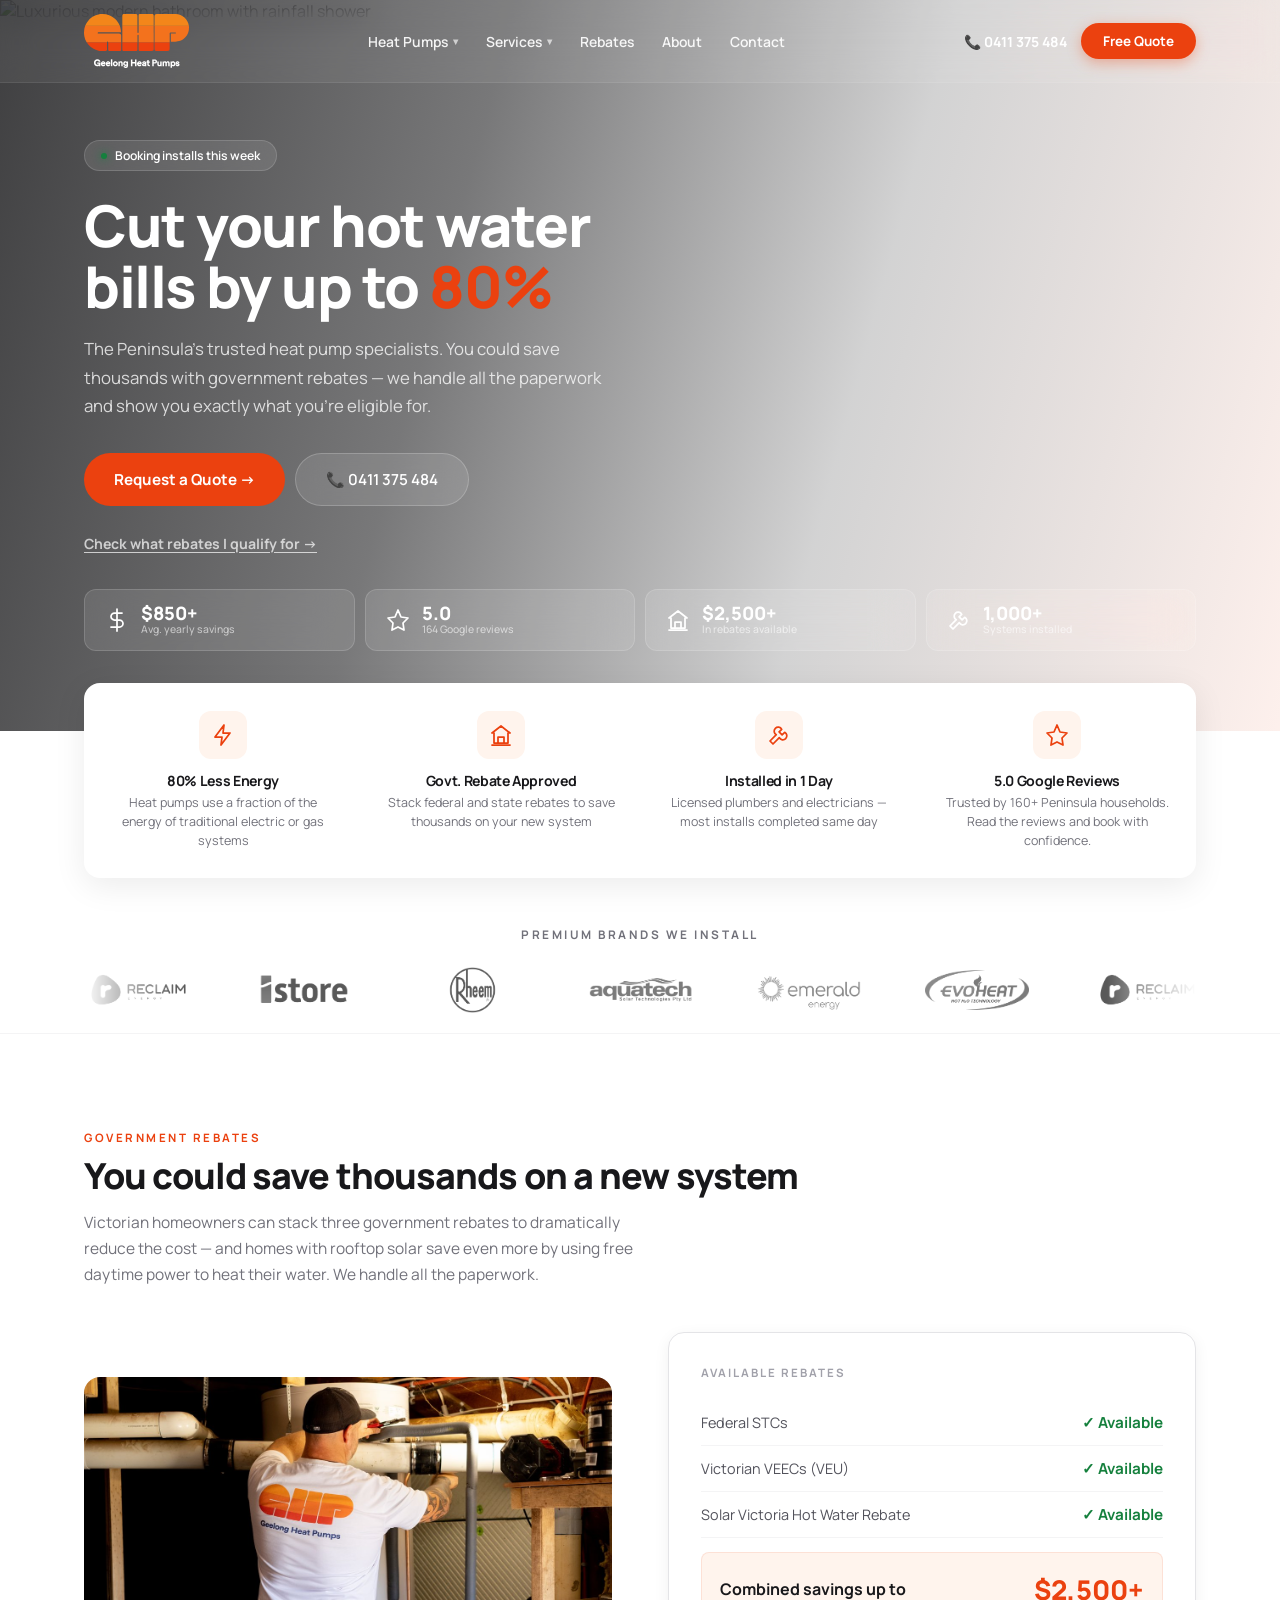
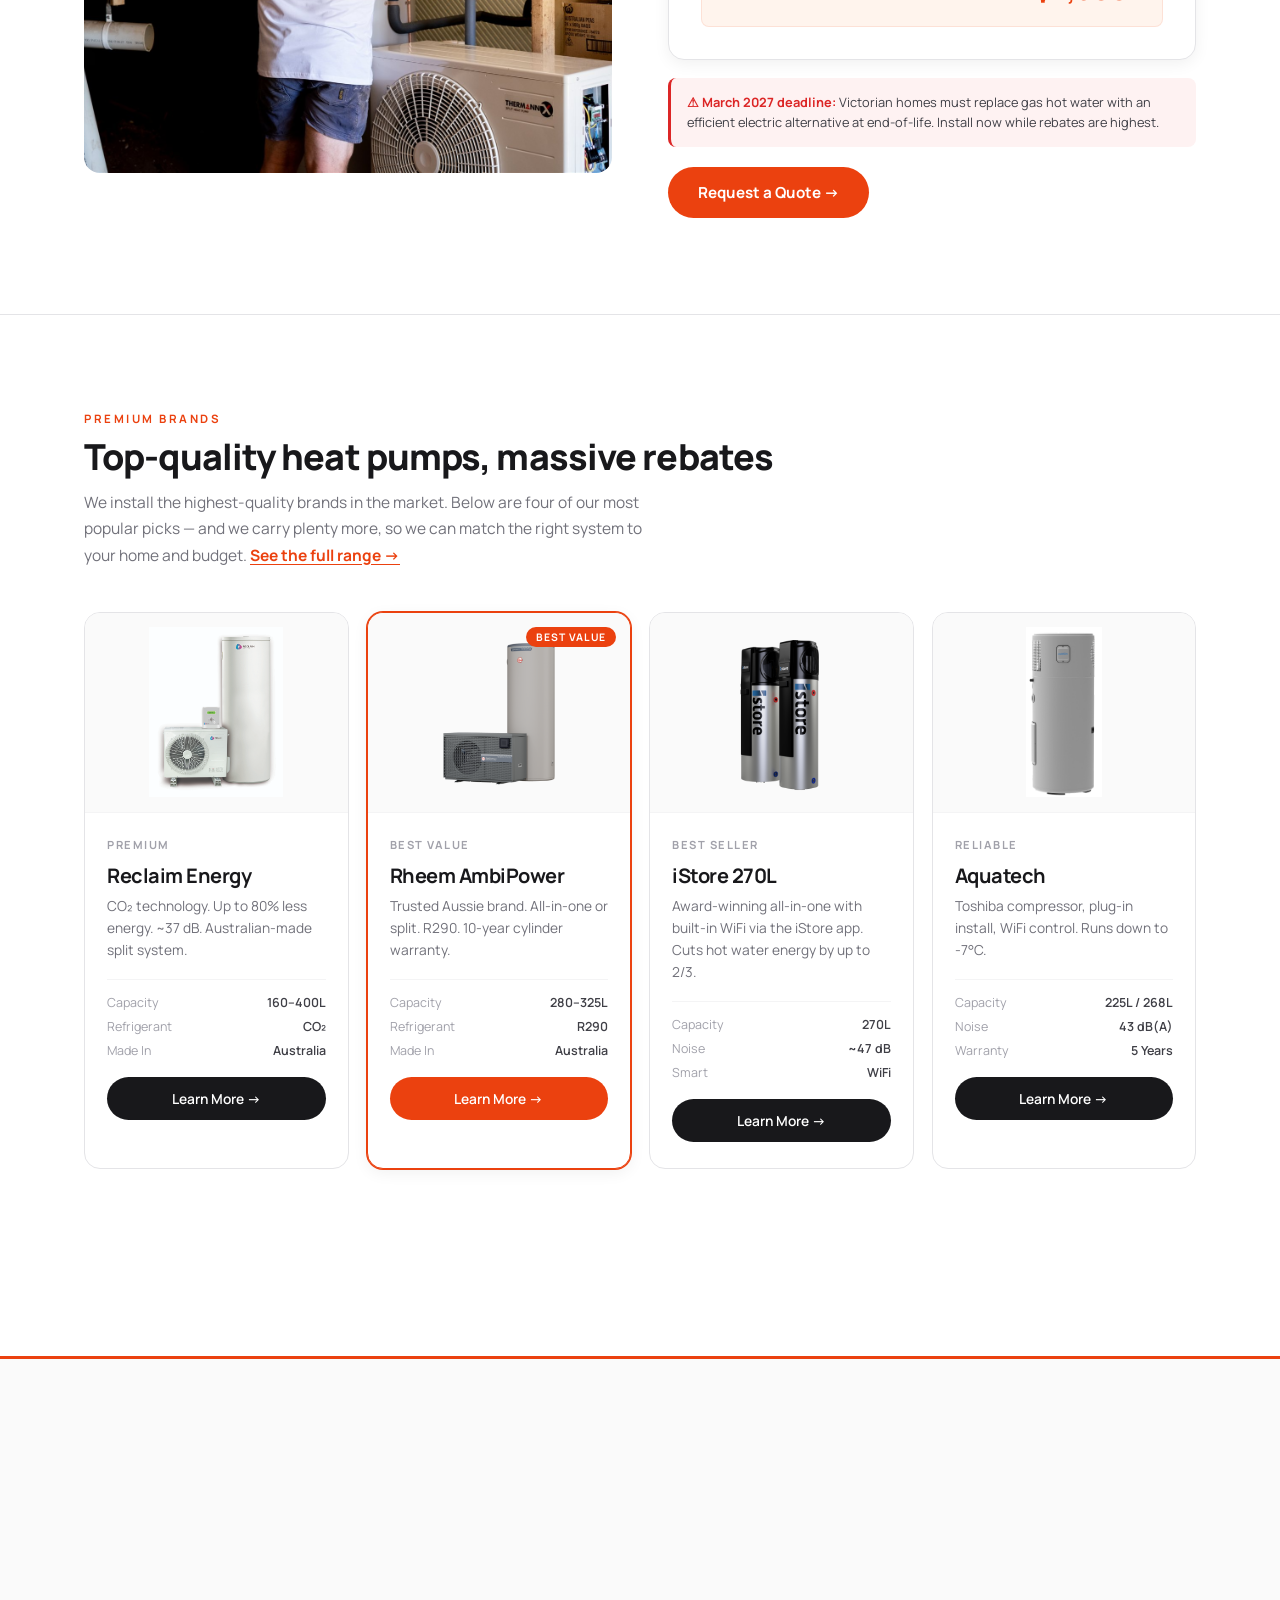
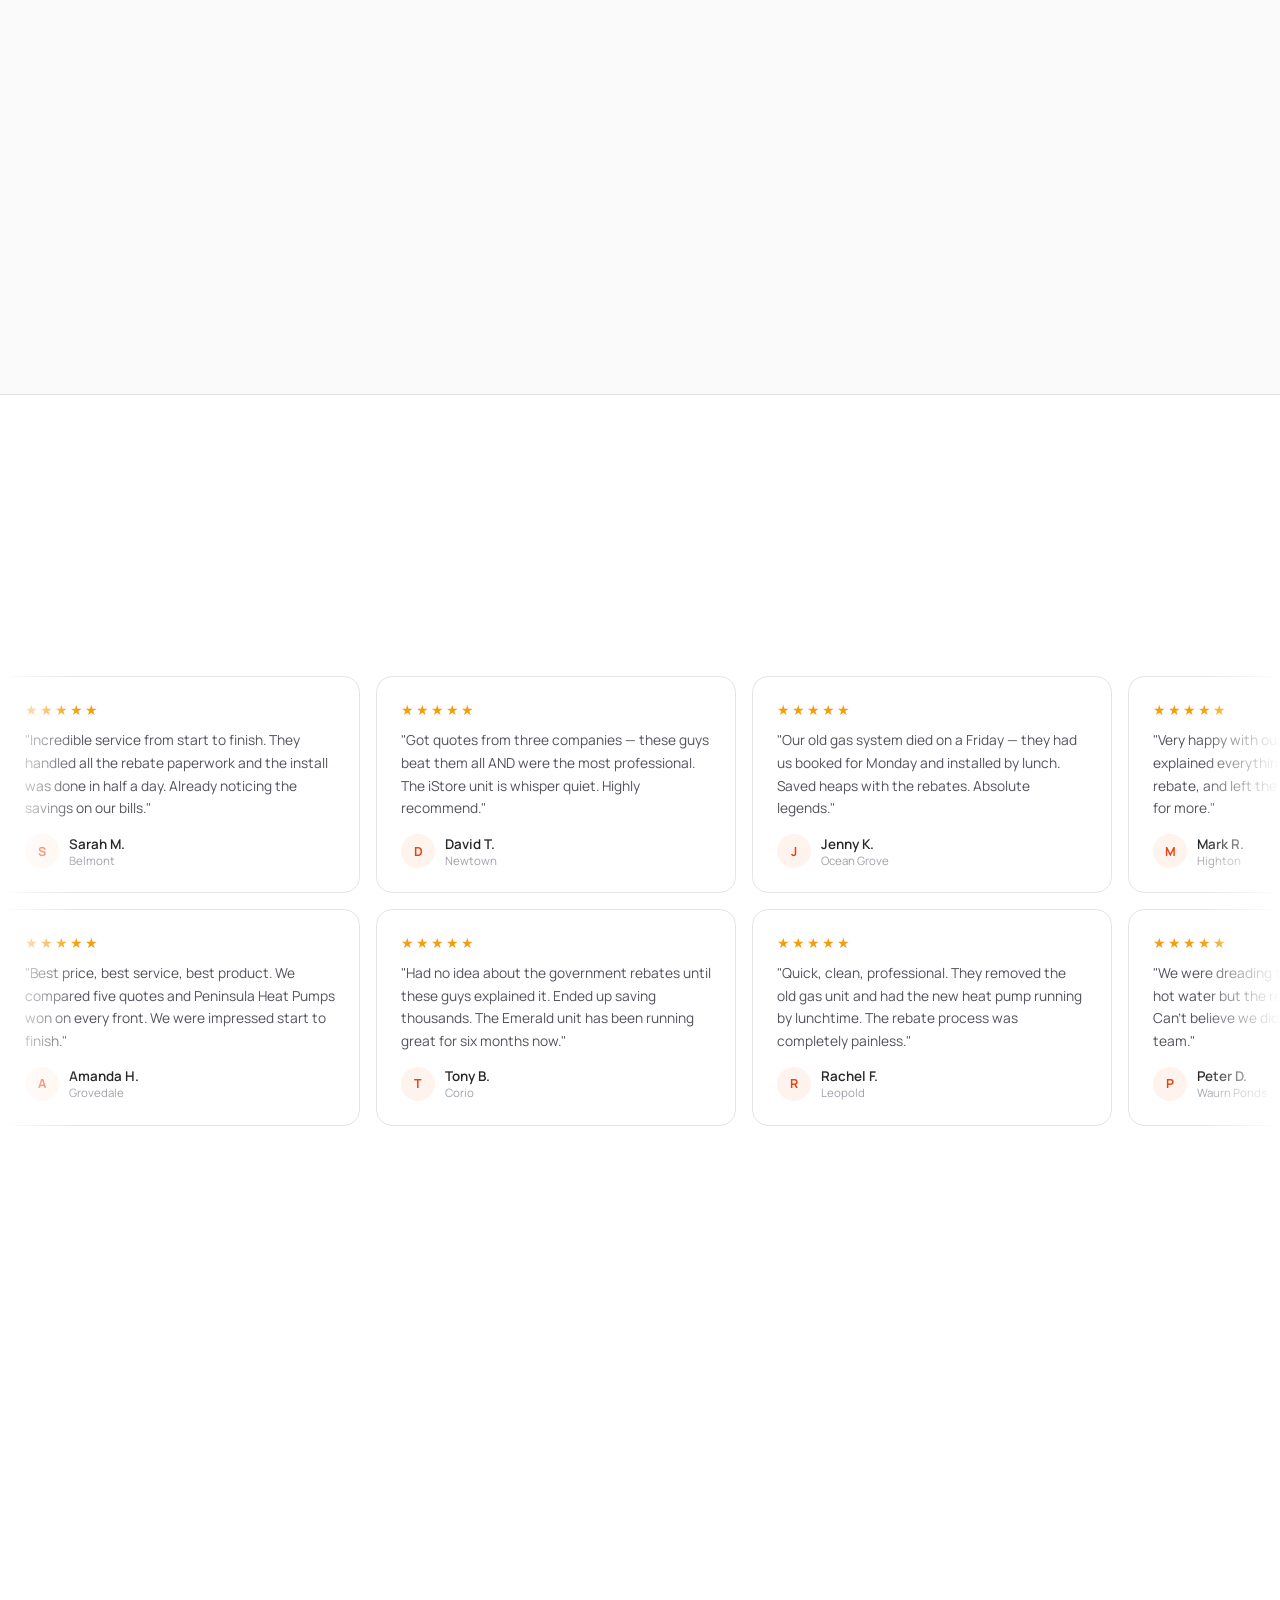
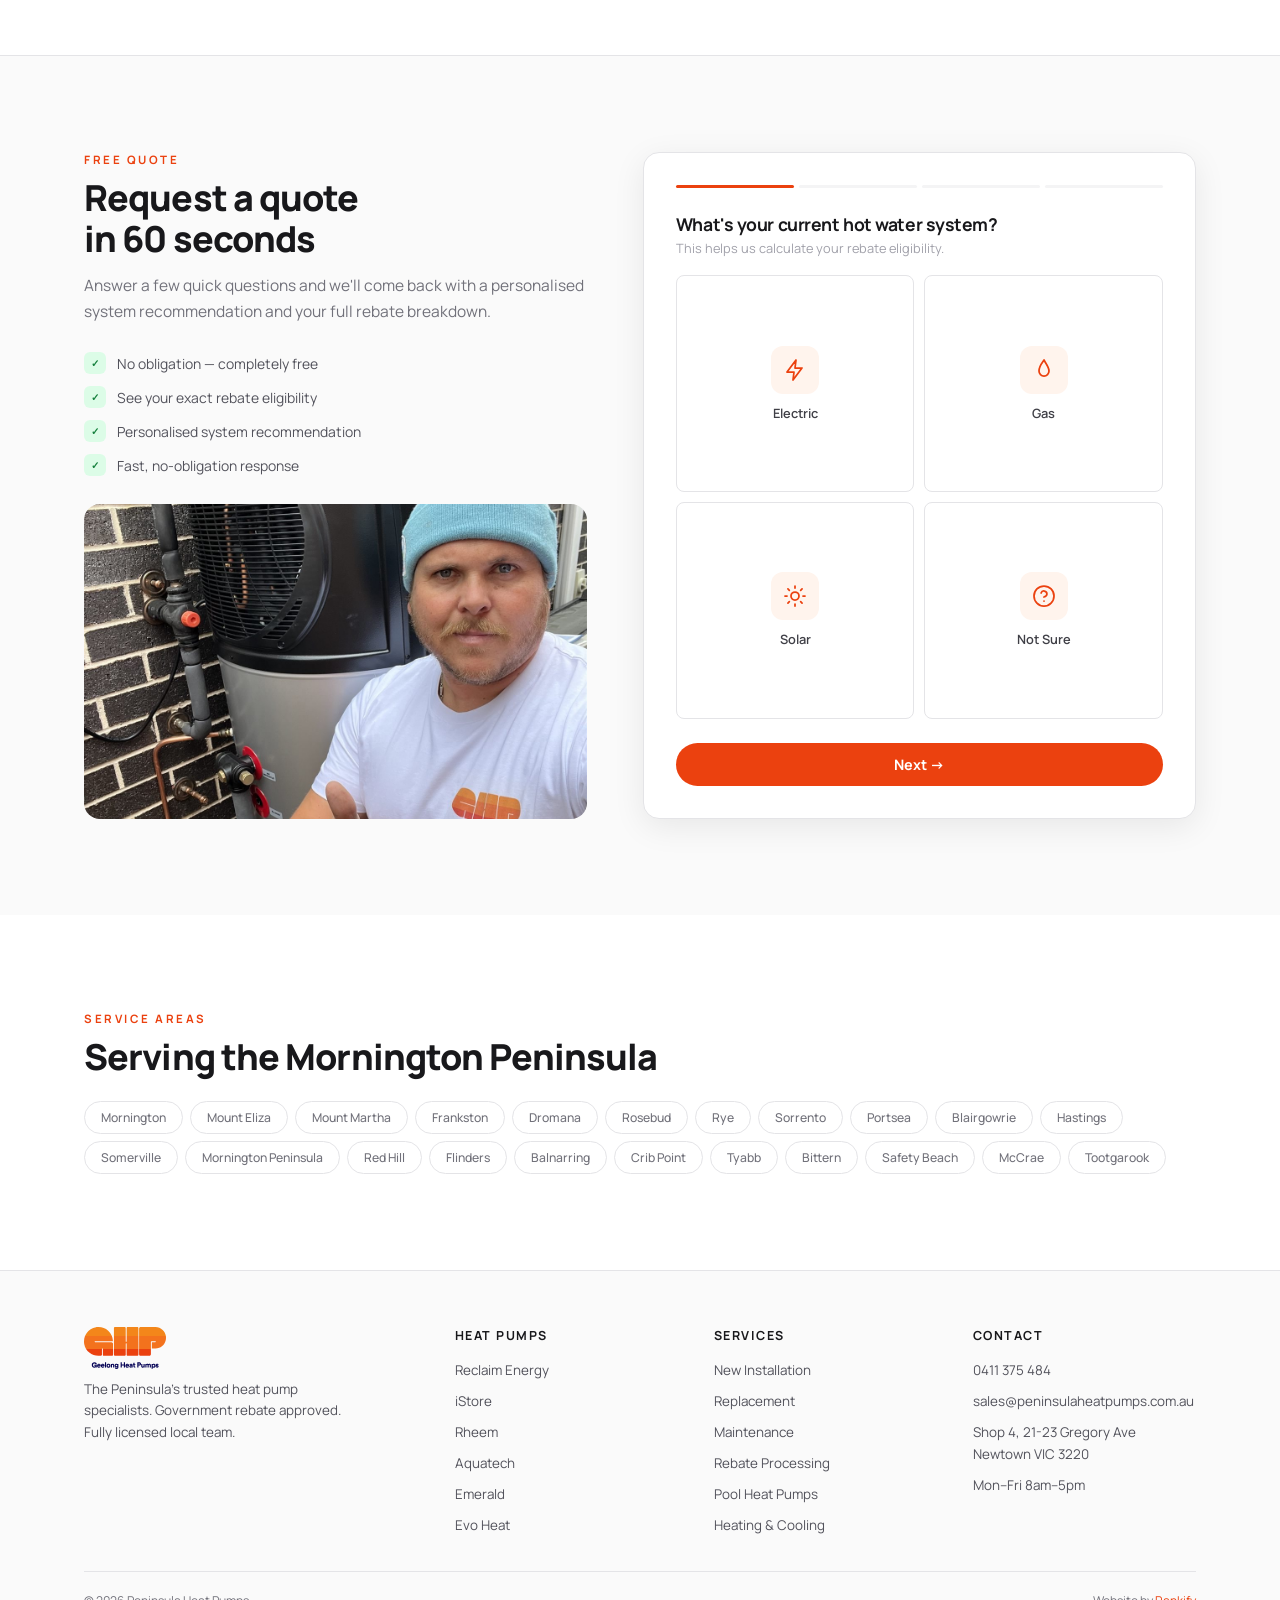
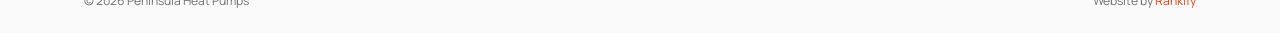
==== index.html @ 2cb2c3ac "Initial commit: Peninsula Heat Pumps site (mirror of Geelong Heat Pumps) - Cloned from rankify-ops/g" ====
<!DOCTYPE html>
<html lang="en">
<head>
<meta charset="UTF-8">
<meta name="viewport" content="width=device-width, initial-scale=1.0">
<title>Peninsula Heat&nbsp;Pumps | Save Up To 80% On Hot&nbsp;Water Bills</title>
<meta name="description" content="The Peninsula's trusted heat&nbsp;pump specialists. Government rebates save you up to $2,500. Price beat guarantee. Free quotes.">
<link rel="icon" type="image/png" href="images/favicon.png">
<link rel="preconnect" href="https://fonts.googleapis.com">
<link href="https://fonts.googleapis.com/css2?family=Manrope:wght@400;500;600;700;800&display=swap" rel="stylesheet">
<link rel="stylesheet" href="assets/site.css">
</head>
<body>

<nav class="nav" id="nav">
  <div class="nav-in">
    <a href="index.html" class="logo"><img src="images/logo-white-text.svg" alt="Peninsula Heat&nbsp;Pumps" class="logo-light"><img src="images/logo-original.svg" alt="Peninsula Heat&nbsp;Pumps" class="logo-dark"></a>
    <ul class="nav-l">
      <li class="has-dd"><a href="heat-pumps.html">Heat&nbsp;Pumps <span class="chev">&#9662;</span></a>
        <div class="dropdown">
          <a href="heat-pumps.html" class="dd-feat">Compare Heat&nbsp;Pumps</a>
          <div class="dd-sep"></div>
          <a href="reclaim.html">Reclaim Energy</a>
          <a href="istore.html">iStore</a>
          <a href="rheem.html">Rheem</a>
          <a href="aquatech.html">Aquatech</a>
          <a href="emeralds.html">Emerald</a>
          <a href="evoheat.html">Evo Heat</a>
        </div>
      </li>
      <li class="has-dd"><a href="services.html">Services <span class="chev">&#9662;</span></a>
        <div class="dropdown">
          <a href="services.html" class="dd-feat">All Services</a>
          <div class="dd-sep"></div>
          <a href="services.html#install">Heat&nbsp;Pump Installation</a>
          <a href="services.html#replace">System Replacement</a>
          <a href="services.html#maintain">Maintenance &amp; Repairs</a>
          <a href="pool-heat-pumps.html">Pool Heat&nbsp;Pumps</a>
          <a href="heating-cooling.html">Heating &amp; Cooling</a>
        </div>
      </li>
      <li><a href="rebates.html">Rebates</a></li>
      <li><a href="about.html">About</a></li>
      <li><a href="contact-us.html">Contact</a></li>
    </ul>
    <div class="nav-r">
      <a href="tel:0411375484" class="nav-ph">📞 0411 375 484</a>
      <a href="#quote-form" class="nav-cta">Free Quote</a>
    </div>
    <button class="mob-tog" aria-label="Menu"><span></span><span></span><span></span></button>
  </div>
</nav>

<aside class="mdrawer" id="mdrawer"><button class="mdrawer-close" type="button" aria-label="Close menu">&times;</button>
  <ul class="mdrawer-list">
    <li><a href="index.html">Home</a></li>
    <li class="mdd">
      <button class="mdd-tog" type="button">Heat&nbsp;Pumps <span class="mdd-chev">&#9662;</span></button>
      <ul class="mdd-sub">
        <li><a href="heat-pumps.html" class="dd-feat-mob">Compare Heat&nbsp;Pumps</a></li>
        <li><a href="reclaim.html">Reclaim Energy</a></li>
        <li><a href="istore.html">iStore</a></li>
        <li><a href="rheem.html">Rheem</a></li>
        <li><a href="aquatech.html">Aquatech</a></li>
        <li><a href="emeralds.html">Emerald</a></li>
        <li><a href="evoheat.html">Evo Heat</a></li>
      </ul>
    </li>
    <li class="mdd">
      <button class="mdd-tog" type="button">Services <span class="mdd-chev">&#9662;</span></button>
      <ul class="mdd-sub">
        <li><a href="services.html" class="dd-feat-mob">All Services</a></li>
        <li><a href="services.html#install">Heat&nbsp;Pump Installation</a></li>
        <li><a href="services.html#replace">System Replacement</a></li>
        <li><a href="services.html#maintain">Maintenance &amp; Repairs</a></li>
        <li><a href="pool-heat-pumps.html">Pool Heat&nbsp;Pumps</a></li>
        <li><a href="heating-cooling.html">Heating &amp; Cooling</a></li>
      </ul>
    </li>
    <li><a href="rebates.html">Rebates</a></li>
    <li><a href="about.html">About</a></li>
    <li><a href="contact-us.html">Contact</a></li>
  </ul>
  <div class="mdrawer-cta">
    <a href="tel:0411375484" class="mc-call">&#128222; 0411 375 484</a>
    <a href="#quote-form" class="mc-quote">Get a Free Quote &rarr;</a>
  </div>
</aside>

<section class="hero">
  <div class="hero-bg"><img src="images/hero-shower.jpg" alt="Luxurious modern bathroom with rainfall shower"></div>
  
  <div class="hero-inner">
    <div class="ctr">
      <div class="hero-content">
        <div class="hero-tag"><span class="dot"></span>Booking installs this week</div>
        <h1>Cut your hot&nbsp;water<br>bills by up to <span class="em">80%</span></h1>
        <p class="hero-sub">The Peninsula's trusted heat&nbsp;pump specialists. You could save thousands with government rebates — we handle all the paperwork and show you exactly what you're eligible for.</p>
        <div class="hero-btns">
          <a href="#quote-form" class="btn-p">Request a Quote →</a>
          <a href="tel:0411375484" class="btn-glass">📞 0411 375 484</a>
        </div>
        <p class="hero-ph"><a href="rebates.html" style="color:rgba(255,255,255,.7);text-decoration:underline;text-underline-offset:3px">Check what rebates I qualify for →</a></p>
      </div>
      <div class="hero-cards">
        <div class="hero-glass"><div class="hg-icon"><svg viewBox="0 0 24 24" aria-hidden="true"><path d="M12 1v22M17 5H9.5a3.5 3.5 0 0 0 0 7h5a3.5 3.5 0 0 1 0 7H6"/></svg></div><div><div class="hg-val">$850+</div><div class="hg-label">Avg. yearly savings</div></div></div>
        <div class="hero-glass"><div class="hg-icon"><svg viewBox="0 0 24 24" aria-hidden="true"><path d="M12 2 15 9l7 1-5 5 1 7-6-3-6 3 1-7-5-5 7-1 3-7Z"/></svg></div><div><div class="hg-val">5.0</div><div class="hg-label">164 Google reviews</div></div></div>
        <div class="hero-glass"><div class="hg-icon"><svg viewBox="0 0 24 24" aria-hidden="true"><path d="M3 10 12 3l9 7M5 10v10h14V10M9 20v-6h6v6M3 22h18"/></svg></div><div><div class="hg-val">$2,500+</div><div class="hg-label">In rebates available</div></div></div>
        <div class="hero-glass"><div class="hg-icon"><svg viewBox="0 0 24 24" aria-hidden="true"><path d="M14.7 6.3a4 4 0 1 0-5.4 5.4L3 18l3 3 6.3-6.3a4 4 0 1 0 5.4-5.4l-2.6 2.6-3-3 2.6-2.6Z"/></svg></div><div><div class="hg-val">1,000+</div><div class="hg-label">Systems installed</div></div></div>
      </div>
    </div>
  </div>
</section>

<section class="benefits">
  <div class="ctr">
    <div class="benefits-grid">
      <div class="ben-item"><div class="ben-ico"><svg viewBox="0 0 24 24" aria-hidden="true"><path d="M13 2 4 14h7l-1 8 9-12h-7l1-8Z"/></svg></div><h4>80% Less Energy</h4><p>Heat pumps use a fraction of the energy of traditional electric or gas systems</p></div>
      <div class="ben-item"><div class="ben-ico"><svg viewBox="0 0 24 24" aria-hidden="true"><path d="M3 10 12 3l9 7M5 10v10h14V10M9 20v-6h6v6M3 22h18"/></svg></div><h4>Govt. Rebate Approved</h4><p>Stack federal and state rebates to save thousands on your new system</p></div>
      <div class="ben-item"><div class="ben-ico"><svg viewBox="0 0 24 24" aria-hidden="true"><path d="M14.7 6.3a4 4 0 1 0-5.4 5.4L3 18l3 3 6.3-6.3a4 4 0 1 0 5.4-5.4l-2.6 2.6-3-3 2.6-2.6Z"/></svg></div><h4>Installed in 1 Day</h4><p>Licensed plumbers and electricians — most installs completed same day</p></div>
      <div class="ben-item"><div class="ben-ico"><svg viewBox="0 0 24 24" aria-hidden="true"><path d="M12 2 15 9l7 1-5 5 1 7-6-3-6 3 1-7-5-5 7-1 3-7Z"/></svg></div><h4>5.0 Google Reviews</h4><p>Trusted by 160+ Peninsula households. Read the reviews and book with confidence.</p></div>
    </div>
  </div>
</section>

<section class="brands">
  <div class="ctr">
    <div class="brands-label">Premium brands we install</div>
    <div class="brands-marquee">
      <div class="brands-track">
        <img src="images/brands/reclaim.png" alt="Reclaim Energy">
        <img src="images/brands/istore.png" alt="iStore">
        <img src="images/brands/rheem.png" alt="Rheem">
        <img src="images/brands/aquatech.png" alt="Aquatech">
        <img src="images/brands/emerald.png" alt="Emerald">
        <img src="images/brands/evoheat.png" alt="Evo Heat">
        <img src="images/brands/reclaim.png" alt="" aria-hidden="true">
        <img src="images/brands/istore.png" alt="" aria-hidden="true">
        <img src="images/brands/rheem.png" alt="" aria-hidden="true">
        <img src="images/brands/aquatech.png" alt="" aria-hidden="true">
        <img src="images/brands/emerald.png" alt="" aria-hidden="true">
        <img src="images/brands/evoheat.png" alt="" aria-hidden="true">
      </div>
    </div>
  </div>
</section>

<section class="sec reb-sec" id="rebates">
  <div class="ctr">
    <div class="sec-tag fade">Government Rebates</div>
    <h2 class="sec-t fade">You could save thousands on a new system</h2>
    <p class="sec-sub fade">Victorian homeowners can stack three government rebates to dramatically reduce the cost — and homes with rooftop solar save even more by using free daytime power to heat their water. We handle all the paperwork.</p>
    <div class="reb-g">
      <div class="reb-img fade"><img src="images/install-team-back.jpg" alt="Peninsula Heat&nbsp;Pumps installer at work"></div>
      <div class="fade">
        <div class="reb-card">
          <div class="rc-h">Available Rebates</div>
          <div class="rc-r"><span class="l">Federal STCs</span><span class="v s">✓ Available</span></div>
          <div class="rc-r"><span class="l">Victorian VEECs (VEU)</span><span class="v s">✓ Available</span></div>
          <div class="rc-r"><span class="l">Solar Victoria Hot&nbsp;Water Rebate</span><span class="v s">✓ Available</span></div>
          <div class="rc-tot"><span class="l">Combined savings up to</span><span class="v">$2,500+</span></div>
        </div>
        <div class="rc-note"><strong>⚠ March 2027 deadline:</strong> Victorian homes must replace gas hot&nbsp;water with an efficient electric alternative at end-of-life. Install now while rebates are highest.</div>
        <a href="#quote-form" class="btn-p" style="margin-top:20px;display:inline-flex">Request a Quote →</a>
      </div>
    </div>
  </div>
</section>

<section class="sec" id="products">
  <div class="ctr">
    <div class="sec-tag fade">Premium Brands</div>
    <h2 class="sec-t fade">Top-quality heat&nbsp;pumps, massive rebates</h2>
    <p class="sec-sub fade">We install the highest-quality brands in the market. Below are four of our most popular picks — and we carry plenty more, so we can match the right system to your home and budget. <a href="heat-pumps.html" style="color:var(--orange);font-weight:700;text-decoration:underline;text-underline-offset:3px">See the full range →</a></p>
    <div class="prod-g cols-4">

      <div class="pcard fade">
        <div class="pcard-img"><img src="images/product-reclaim.jpg" alt="Reclaim Energy Heat&nbsp;Pump"></div>
        <div class="pcard-body">
          <div class="tier">Premium</div>
          <h3>Reclaim Energy</h3>
          <p class="desc">CO₂ technology. Up to 80% less energy. ~37 dB. Australian-made split system.</p>
          <div class="pspecs">
            <div class="psp"><span class="k">Capacity</span><span class="va">160–400L</span></div>
            <div class="psp"><span class="k">Refrigerant</span><span class="va">CO₂</span></div>
            <div class="psp"><span class="k">Made In</span><span class="va">Australia</span></div>
          </div>
          <a href="reclaim.html" class="pcta">Learn More →</a>
        </div>
      </div>

      <div class="pcard feat fade">
        <span class="ptag">Best Value</span>
        <div class="pcard-img"><img src="images/product-rheem.png" alt="Rheem AmbiPower Heat&nbsp;Pump"></div>
        <div class="pcard-body">
          <div class="tier">Best Value</div>
          <h3>Rheem AmbiPower</h3>
          <p class="desc">Trusted Aussie brand. All-in-one or split. R290. 10-year cylinder warranty.</p>
          <div class="pspecs">
            <div class="psp"><span class="k">Capacity</span><span class="va">280–325L</span></div>
            <div class="psp"><span class="k">Refrigerant</span><span class="va">R290</span></div>
            <div class="psp"><span class="k">Made In</span><span class="va">Australia</span></div>
          </div>
          <a href="rheem.html" class="pcta">Learn More →</a>
        </div>
      </div>

      <div class="pcard fade">
        <div class="pcard-img"><img src="images/product-istore.png" alt="iStore Heat&nbsp;Pump"></div>
        <div class="pcard-body">
          <div class="tier">Best Seller</div>
          <h3>iStore 270L</h3>
          <p class="desc">Award-winning all-in-one with built-in WiFi via the iStore app. Cuts hot&nbsp;water energy by up to 2/3.</p>
          <div class="pspecs">
            <div class="psp"><span class="k">Capacity</span><span class="va">270L</span></div>
            <div class="psp"><span class="k">Noise</span><span class="va">~47 dB</span></div>
            <div class="psp"><span class="k">Smart</span><span class="va">WiFi</span></div>
          </div>
          <a href="istore.html" class="pcta">Learn More →</a>
        </div>
      </div>

      <div class="pcard fade">
        <div class="pcard-img"><img src="images/product-aquatech.png" alt="Aquatech Heat&nbsp;Pump"></div>
        <div class="pcard-body">
          <div class="tier">Reliable</div>
          <h3>Aquatech</h3>
          <p class="desc">Toshiba compressor, plug-in install, WiFi control. Runs down to -7°C.</p>
          <div class="pspecs">
            <div class="psp"><span class="k">Capacity</span><span class="va">225L / 268L</span></div>
            <div class="psp"><span class="k">Noise</span><span class="va">43 dB(A)</span></div>
            <div class="psp"><span class="k">Warranty</span><span class="va">5 Years</span></div>
          </div>
          <a href="aquatech.html" class="pcta">Learn More →</a>
        </div>
      </div>

    </div>
    <div style="text-align:center;margin-top:40px" class="fade">
      <a href="heat-pumps.html" class="btn-dark">Compare All Heat&nbsp;Pumps →</a>
    </div>
  </div>
</section>

<section class="sec why-sec" id="why">
  <div class="ctr">
    <div class="sec-tag fade">Why Choose Us</div>
    <h2 class="sec-t fade">We make switching simple</h2>
    <p class="sec-sub fade">Local experts who handle everything — from selecting the right system to processing every rebate.</p>
    <div class="why-g">
      <div class="wcard fade"><div class="wico"><svg viewBox="0 0 24 24" aria-hidden="true"><path d="M12 2 15 9l7 1-5 5 1 7-6-3-6 3 1-7-5-5 7-1 3-7Z"/></svg></div><div><h4>5-Star Reviewed</h4><p>164+ five-star Google reviews from Peninsula homeowners we've looked after.</p></div></div>
      <div class="wcard fade"><div class="wico"><svg viewBox="0 0 24 24" aria-hidden="true"><rect x="5" y="4" width="14" height="18" rx="2"/><path d="M9 2h6v4H9z"/><path d="M9 11h6M9 15h6M9 19h4"/></svg></div><div><h4>We Handle All Paperwork</h4><p>STCs, VEECs, Solar Victoria — we process everything and apply it as a point-of-sale discount.</p></div></div>
      <div class="wcard fade"><div class="wico"><svg viewBox="0 0 24 24" aria-hidden="true"><circle cx="9" cy="8" r="4"/><path d="M2 21v-1c0-3 3-5 7-5s7 2 7 5v1"/><circle cx="18" cy="9" r="3"/><path d="M16 21v-1c0-2 2-3 4-3"/></svg></div><div><h4>Family-Run &amp; Local</h4><p>We live and work on the Mornington Peninsula. When you call, you talk to the people running the job.</p></div></div>
      <div class="wcard fade"><div class="wico"><svg viewBox="0 0 24 24" aria-hidden="true"><path d="M13 2 4 14h7l-1 8 9-12h-7l1-8Z"/></svg></div><div><h4>Fast Expert Installation</h4><p>Licensed plumbers &amp; electricians. Most installs done in a single day, booked within 7 days.</p></div></div>
    </div>
  </div>
</section>

<section class="rev-sec" id="reviews">
  <div class="rev-header">
    <div class="sec-tag fade">Reviews</div>
    <h2 class="sec-t fade">Trusted by Peninsula homeowners</h2>
    <a href="#reviews" class="gbadge-link fade">
      <div class="gbadge">
        <svg width="20" height="20" viewBox="0 0 48 48" style="flex-shrink:0"><path fill="#FFC107" d="M43.6 20.1H42V20H24v8h11.3C33.9 33.6 29.3 36 24 36c-6.6 0-12-5.4-12-12s5.4-12 12-12c3.1 0 5.8 1.2 8 3l5.7-5.7C34 6 29.3 4 24 4 12.9 4 4 12.9 4 24s8.9 20 20 20 20-8.9 20-20c0-1.3-.2-2.6-.4-3.9z"/><path fill="#FF3D00" d="M6.3 14.7l6.6 4.8C14.5 15.1 18.8 12 24 12c3.1 0 5.8 1.2 8 3l5.7-5.7C34 6 29.3 4 24 4 16.3 4 9.7 8.3 6.3 14.7z"/><path fill="#4CAF50" d="M24 44c5.2 0 9.9-2 13.4-5.2l-6.2-5.2C29.2 35.1 26.7 36 24 36c-5.3 0-9.8-3.4-11.4-8.1l-6.5 5C9.5 39.6 16.2 44 24 44z"/><path fill="#1976D2" d="M43.6 20.1H42V20H24v8h11.3c-.8 2.2-2.2 4.2-4.1 5.6l6.2 5.2C36.9 39.2 44 34 44 24c0-1.3-.2-2.6-.4-3.9z"/></svg>
        <span class="gs">★★★★★</span>
        <span class="gv">5.0</span>
        <span class="gc">164 reviews</span>
      </div>
    </a>
  </div>
  <div class="marquee-row right"><div class="marquee-track">
    <div class="rcard"><div class="rs">★★★★★</div><p class="rt">"Incredible service from start to finish. They handled all the rebate paperwork and the install was done in half a day. Already noticing the savings on our bills."</p><div class="ra"><div class="rav">S</div><div><div class="ran">Sarah M.</div><div class="ral">Belmont</div></div></div></div>
    <div class="rcard"><div class="rs">★★★★★</div><p class="rt">"Got quotes from three companies — these guys beat them all AND were the most professional. The iStore unit is whisper quiet. Highly recommend."</p><div class="ra"><div class="rav">D</div><div><div class="ran">David T.</div><div class="ral">Newtown</div></div></div></div>
    <div class="rcard"><div class="rs">★★★★★</div><p class="rt">"Our old gas system died on a Friday — they had us booked for Monday and installed by lunch. Saved heaps with the rebates. Absolute legends."</p><div class="ra"><div class="rav">J</div><div><div class="ran">Jenny K.</div><div class="ral">Ocean Grove</div></div></div></div>
    <div class="rcard"><div class="rs">★★★★★</div><p class="rt">"Very happy with our Reclaim system. The team explained everything clearly, handled the VIC rebate, and left the site spotless. Couldn't ask for more."</p><div class="ra"><div class="rav">M</div><div><div class="ran">Mark R.</div><div class="ral">Highton</div></div></div></div>
    <div class="rcard"><div class="rs">★★★★★</div><p class="rt">"Switched from gas to the Hydrotherm X8. The whole process was seamless — quote to install in under a week. Our energy bills have dropped significantly."</p><div class="ra"><div class="rav">L</div><div><div class="ran">Lisa P.</div><div class="ral">Torquay</div></div></div></div>
    <div class="rcard"><div class="rs">★★★★★</div><p class="rt">"Josh and the team were fantastic. They came out same day for an emergency replacement, handled all the rebate applications, and the new system works perfectly."</p><div class="ra"><div class="rav">C</div><div><div class="ran">Chris W.</div><div class="ral">Lara</div></div></div></div>
    <div class="rcard"><div class="rs">★★★★★</div><p class="rt">"Incredible service from start to finish. They handled all the rebate paperwork and the install was done in half a day. Already noticing the savings on our bills."</p><div class="ra"><div class="rav">S</div><div><div class="ran">Sarah M.</div><div class="ral">Belmont</div></div></div></div>
    <div class="rcard"><div class="rs">★★★★★</div><p class="rt">"Got quotes from three companies — these guys beat them all AND were the most professional. The iStore unit is whisper quiet. Highly recommend."</p><div class="ra"><div class="rav">D</div><div><div class="ran">David T.</div><div class="ral">Newtown</div></div></div></div>
    <div class="rcard"><div class="rs">★★★★★</div><p class="rt">"Our old gas system died on a Friday — they had us booked for Monday and installed by lunch. Saved heaps with the rebates. Absolute legends."</p><div class="ra"><div class="rav">J</div><div><div class="ran">Jenny K.</div><div class="ral">Ocean Grove</div></div></div></div>
    <div class="rcard"><div class="rs">★★★★★</div><p class="rt">"Very happy with our Reclaim system. The team explained everything clearly, handled the VIC rebate, and left the site spotless. Couldn't ask for more."</p><div class="ra"><div class="rav">M</div><div><div class="ran">Mark R.</div><div class="ral">Highton</div></div></div></div>
    <div class="rcard"><div class="rs">★★★★★</div><p class="rt">"Switched from gas to the Hydrotherm X8. The whole process was seamless — quote to install in under a week. Our energy bills have dropped significantly."</p><div class="ra"><div class="rav">L</div><div><div class="ran">Lisa P.</div><div class="ral">Torquay</div></div></div></div>
    <div class="rcard"><div class="rs">★★★★★</div><p class="rt">"Josh and the team were fantastic. They came out same day for an emergency replacement, handled all the rebate applications, and the new system works perfectly."</p><div class="ra"><div class="rav">C</div><div><div class="ran">Chris W.</div><div class="ral">Lara</div></div></div></div>
  </div></div>
  <div class="marquee-row left"><div class="marquee-track">
    <div class="rcard"><div class="rs">★★★★★</div><p class="rt">"Best price, best service, best product. We compared five quotes and Peninsula Heat&nbsp;Pumps won on every front. We were impressed start to finish."</p><div class="ra"><div class="rav">A</div><div><div class="ran">Amanda H.</div><div class="ral">Grovedale</div></div></div></div>
    <div class="rcard"><div class="rs">★★★★★</div><p class="rt">"Had no idea about the government rebates until these guys explained it. Ended up saving thousands. The Emerald unit has been running great for six months now."</p><div class="ra"><div class="rav">T</div><div><div class="ran">Tony B.</div><div class="ral">Corio</div></div></div></div>
    <div class="rcard"><div class="rs">★★★★★</div><p class="rt">"Quick, clean, professional. They removed the old gas unit and had the new heat&nbsp;pump running by lunchtime. The rebate process was completely painless."</p><div class="ra"><div class="rav">R</div><div><div class="ran">Rachel F.</div><div class="ral">Leopold</div></div></div></div>
    <div class="rcard"><div class="rs">★★★★★</div><p class="rt">"We were dreading the cost of replacing our hot&nbsp;water but the rebates made it so affordable. Can't believe we didn't switch sooner. Great team."</p><div class="ra"><div class="rav">P</div><div><div class="ran">Peter D.</div><div class="ral">Waurn Ponds</div></div></div></div>
    <div class="rcard"><div class="rs">★★★★★</div><p class="rt">"Called on a Monday, quoted by Tuesday, installed by Thursday. The Rheem unit is fantastic and our bills are already noticeably lower. Top service."</p><div class="ra"><div class="rav">K</div><div><div class="ran">Karen S.</div><div class="ral">Drysdale</div></div></div></div>
    <div class="rcard"><div class="rs">★★★★★</div><p class="rt">"Honest advice, no pushy sales. They recommended the right size system for our family and handled every bit of paperwork. Couldn't be happier."</p><div class="ra"><div class="rav">N</div><div><div class="ran">Nick G.</div><div class="ral">Barwon Heads</div></div></div></div>
    <div class="rcard"><div class="rs">★★★★★</div><p class="rt">"Best price, best service, best product. We compared five quotes and Peninsula Heat&nbsp;Pumps won on every front. We were impressed start to finish."</p><div class="ra"><div class="rav">A</div><div><div class="ran">Amanda H.</div><div class="ral">Grovedale</div></div></div></div>
    <div class="rcard"><div class="rs">★★★★★</div><p class="rt">"Had no idea about the government rebates until these guys explained it. Ended up saving thousands. The Emerald unit has been running great for six months now."</p><div class="ra"><div class="rav">T</div><div><div class="ran">Tony B.</div><div class="ral">Corio</div></div></div></div>
    <div class="rcard"><div class="rs">★★★★★</div><p class="rt">"Quick, clean, professional. They removed the old gas unit and had the new heat&nbsp;pump running by lunchtime. The rebate process was completely painless."</p><div class="ra"><div class="rav">R</div><div><div class="ran">Rachel F.</div><div class="ral">Leopold</div></div></div></div>
    <div class="rcard"><div class="rs">★★★★★</div><p class="rt">"We were dreading the cost of replacing our hot&nbsp;water but the rebates made it so affordable. Can't believe we didn't switch sooner. Great team."</p><div class="ra"><div class="rav">P</div><div><div class="ran">Peter D.</div><div class="ral">Waurn Ponds</div></div></div></div>
    <div class="rcard"><div class="rs">★★★★★</div><p class="rt">"Called on a Monday, quoted by Tuesday, installed by Thursday. The Rheem unit is fantastic and our bills are already noticeably lower. Top service."</p><div class="ra"><div class="rav">K</div><div><div class="ran">Karen S.</div><div class="ral">Drysdale</div></div></div></div>
    <div class="rcard"><div class="rs">★★★★★</div><p class="rt">"Honest advice, no pushy sales. They recommended the right size system for our family and handled every bit of paperwork. Couldn't be happier."</p><div class="ra"><div class="rav">N</div><div><div class="ran">Nick G.</div><div class="ral">Barwon Heads</div></div></div></div>
  </div></div>
</section>

<div class="sec" style="padding-bottom:56px">
  <div class="urg fade">
    <div class="urg-in">
      <h3>⚠️ <span class="em">Victoria Gas Phase-Out</span> — Act Before the Rush</h3>
      <p>From March 2027, all Victorian homes must replace gas hot&nbsp;water with an efficient electric alternative at end-of-life. Beat the demand surge — install now while rebates are highest.</p>
      <a href="#quote-form" class="btn-p">Request a Quote →</a>
    </div>
  </div>
</div>

<section class="sec form-sec" id="quote">
  <div class="ctr">
    <div class="form-g">
      <div class="form-info fade">
        <div class="sec-tag">Free Quote</div>
        <h2 class="sec-t">Request a quote<br>in 60 seconds</h2>
        <p class="sec-sub">Answer a few quick questions and we'll come back with a personalised system recommendation and your full rebate breakdown.</p>
        <div class="fperks">
          <div class="fperk"><div class="fpd">✓</div>No obligation — completely free</div>
          <div class="fperk"><div class="fpd">✓</div>See your exact rebate eligibility</div>
          <div class="fperk"><div class="fpd">✓</div>Personalised system recommendation</div>
          <div class="fperk"><div class="fpd">✓</div>Fast, no-obligation response</div>
        </div>
        <div class="form-img"><img src="images/install-selfie.jpg" alt="Peninsula Heat&nbsp;Pumps installer"></div>
      </div>
      <div class="qform fade" data-context="Heat&nbsp;Pump Hot&nbsp;Water — General" id="quote-form">
        <div class="qform-head"><div class="qh-tag">Free Quote</div><h3>Get a Free Quote</h3></div>
        <div class="fsteps"><div class="fstep active"></div><div class="fstep"></div><div class="fstep"></div><div class="fstep"></div></div>
        <div class="fslide active" data-s="1" data-field="Current System">
          <h3>What's your current hot&nbsp;water system?</h3><p class="fsub">This helps us calculate your rebate eligibility.</p>
          <div class="og">
            <button class="ob" data-v="electric"><div class="oico"><svg viewBox="0 0 24 24" aria-hidden="true"><path d="M13 2 4 14h7l-1 8 9-12h-7l1-8Z"/></svg></div><div class="olbl">Electric</div></button>
            <button class="ob" data-v="gas"><div class="oico"><svg viewBox="0 0 24 24" aria-hidden="true"><path d="M12 2c-2 3-5 6-5 11a5 5 0 0 0 10 0c0-4-3-7-5-11Z"/></svg></div><div class="olbl">Gas</div></button>
            <button class="ob" data-v="solar"><div class="oico"><svg viewBox="0 0 24 24" aria-hidden="true"><circle cx="12" cy="12" r="4"/><path d="M12 2v2M12 20v2M4.93 4.93l1.41 1.41M17.66 17.66l1.41 1.41M2 12h2M20 12h2M4.93 19.07l1.41-1.41M17.66 6.34l1.41-1.41"/></svg></div><div class="olbl">Solar</div></button>
            <button class="ob" data-v="unsure"><div class="oico"><svg viewBox="0 0 24 24" aria-hidden="true"><circle cx="12" cy="12" r="10"/><path d="M9.1 9a3 3 0 0 1 5.83 1c0 2-3 3-3 3"/><line x1="12" y1="17" x2="12.01" y2="17"/></svg></div><div class="olbl">Not Sure</div></button>
          </div>
          <div class="fnav"><button class="fn">Next →</button></div>
        </div>
        <div class="fslide" data-s="2" data-field="Household Size">
          <h3>How many people in your household?</h3><p class="fsub">We'll recommend the right tank size.</p>
          <div class="og">
            <button class="ob" data-v="1-2"><div class="oico"><svg viewBox="0 0 24 24" aria-hidden="true"><circle cx="12" cy="8" r="4"/><path d="M4 21v-1c0-4 4-6 8-6s8 2 8 6v1"/></svg></div><div class="olbl">1–2</div></button>
            <button class="ob" data-v="3-4"><div class="oico"><svg viewBox="0 0 24 24" aria-hidden="true"><circle cx="9" cy="8" r="3"/><circle cx="17" cy="9" r="2.5"/><path d="M3 20v-1c0-3 3-5 6-5s6 2 6 5v1M15 20v-1c0-2 2-3 4-3s4 1 4 3v1"/></svg></div><div class="olbl">3–4</div></button>
            <button class="ob" data-v="5-6"><div class="oico"><svg viewBox="0 0 24 24" aria-hidden="true"><circle cx="7" cy="9" r="2.2"/><circle cx="17" cy="9" r="2.2"/><circle cx="12" cy="14" r="1.8"/><path d="M2 21v-1c0-2 2-3.5 5-3.5s5 1.5 5 3.5v1M12 21v-1c0-2 2-3.5 5-3.5s5 1.5 5 3.5v1M8 21c0-1.5 1-2.5 4-2.5s4 1 4 2.5"/></svg></div><div class="olbl">5–6</div></button>
            <button class="ob" data-v="7+"><div class="oico"><svg viewBox="0 0 24 24" aria-hidden="true"><path d="M3 11 12 3l9 8M5 11v10h14V11M9 21v-6h6v6"/></svg></div><div class="olbl">7+</div></button>
          </div>
          <div class="fnav"><button class="fb">← Back</button><button class="fn">Next →</button></div>
        </div>
        <div class="fslide" data-s="3" data-field="Project Type">
          <h3>What do you need?</h3><p class="fsub">We cover installs, replacements, and repairs.</p>
          <div class="og">
            <button class="ob" data-v="new"><div class="oico"><svg viewBox="0 0 24 24" aria-hidden="true"><path d="M12 4v16M4 12h16"/></svg></div><div class="olbl">New Install</div></button>
            <button class="ob" data-v="replace"><div class="oico"><svg viewBox="0 0 24 24" aria-hidden="true"><path d="M3 12a9 9 0 0 1 15-6l3 3M21 3v6h-6"/><path d="M21 12a9 9 0 0 1-15 6l-3-3M3 21v-6h6"/></svg></div><div class="olbl">Replacement</div></button>
            <button class="ob" data-v="repair"><div class="oico"><svg viewBox="0 0 24 24" aria-hidden="true"><path d="M14.7 6.3a4 4 0 1 0-5.4 5.4L3 18l3 3 6.3-6.3a4 4 0 1 0 5.4-5.4l-2.6 2.6-3-3 2.6-2.6Z"/></svg></div><div class="olbl">Repair</div></button>
            <button class="ob" data-v="advice"><div class="oico"><svg viewBox="0 0 24 24" aria-hidden="true"><path d="M21 12c0 4-4 7-9 7-1.5 0-3-.3-4.2-.8L3 20l1.2-3.6C3.4 15.4 3 13.7 3 12c0-4 4-7 9-7s9 3 9 7Z"/></svg></div><div class="olbl">Just Advice</div></button>
          </div>
          <div class="fnav"><button class="fb">← Back</button><button class="fn">Next →</button></div>
        </div>
        <div class="fslide" data-s="4" data-field="Contact">
          <h3>Almost done — your details</h3><p class="fsub">We'll be in touch soon.</p>
          <input type="text" class="finp" placeholder="Your name" id="fn">
          <input type="tel" class="finp" placeholder="Phone number" id="fp">
          <input type="email" class="finp" placeholder="Email address" id="fe">
          <input type="text" class="finp" placeholder="Suburb" id="fs">
          <div class="fnav"><button class="fb">← Back</button><button class="fn" data-action="submit">Request My Quote →</button></div>
        </div>
        <div class="fslide" data-s="5">
          <div style="text-align:center;padding:28px 0"><div style="font-size:2.2rem;margin-bottom:10px">✅</div><h3 style="margin-bottom:6px">We're On It!</h3><p class="fsub" style="margin:0">Your enquiry has been sent — we&apos;ll be in touch as soon as possible with your personalised rebate breakdown and system recommendation.</p></div>
        </div>
      </div>
    </div>
  </div>
</section>

<section class="sec" id="areas">
  <div class="ctr">
    <div class="sec-tag fade">Service Areas</div>
    <h2 class="sec-t fade">Serving the Mornington Peninsula</h2>
    <div class="atags fade">
      <span class="atag">Mornington</span><span class="atag">Mount Eliza</span><span class="atag">Mount Martha</span><span class="atag">Frankston</span><span class="atag">Dromana</span><span class="atag">Rosebud</span><span class="atag">Rye</span><span class="atag">Sorrento</span><span class="atag">Portsea</span><span class="atag">Blairgowrie</span><span class="atag">Hastings</span><span class="atag">Somerville</span><span class="atag">Mornington Peninsula</span><span class="atag">Red Hill</span><span class="atag">Flinders</span><span class="atag">Balnarring</span><span class="atag">Crib Point</span><span class="atag">Tyabb</span><span class="atag">Bittern</span><span class="atag">Safety Beach</span><span class="atag">McCrae</span><span class="atag">Tootgarook</span>
    </div>
  </div>
</section>

<footer class="foot">
  <div class="ctr">
    <div class="foot-g">
      <div class="foot-brand"><a href="index.html" class="logo"><img src="images/logo-white-text.svg" alt="Peninsula Heat&nbsp;Pumps" class="logo-light"><img src="images/logo-original.svg" alt="Peninsula Heat&nbsp;Pumps" class="logo-dark"></a><p>The Peninsula's trusted heat&nbsp;pump specialists. Government rebate approved. Fully licensed local team.</p></div>
      <div><h4>Heat&nbsp;Pumps</h4><ul class="foot-l"><li><a href="reclaim.html">Reclaim Energy</a></li><li><a href="istore.html">iStore</a></li><li><a href="rheem.html">Rheem</a></li><li><a href="aquatech.html">Aquatech</a></li><li><a href="emeralds.html">Emerald</a></li>
        <li><a href="evoheat.html">Evo Heat</a></li></ul></div>
      <div><h4>Services</h4><ul class="foot-l"><li><a href="services.html">New Installation</a></li><li><a href="services.html">Replacement</a></li><li><a href="services.html">Maintenance</a></li><li><a href="rebates.html">Rebate Processing</a></li><li><a href="pool-heat-pumps.html">Pool Heat&nbsp;Pumps</a></li><li><a href="heating-cooling.html">Heating &amp; Cooling</a></li></ul></div>
      <div><h4>Contact</h4><ul class="foot-l"><li><a href="tel:0411375484">0411 375 484</a></li><li><a href="mailto:sales@peninsulaheatpumps.com.au">sales@peninsulaheatpumps.com.au</a></li><li><a>Shop 4, 21-23 Gregory Ave<br>Newtown VIC 3220</a></li><li><a>Mon–Fri 8am–5pm</a></li></ul></div>
    </div>
    <div class="foot-b"><span>© 2026 Peninsula Heat&nbsp;Pumps</span><span>Website by <a href="https://rankify.com.au">Rankify</a></span></div>
  </div>
</footer>

<div class="sticky"><a href="tel:0411375484" class="sc">📞 Call</a><a href="#quote-form" class="sq">Free Quote</a></div>
<script src="assets/site.js"></script>
</body>
</html>
---- assets/site.css ----
/* GEELONG HEAT PUMPS — shared styles */
*,*::before,*::after{margin:0;padding:0;box-sizing:border-box}
:root{
  /* Brand colors sampled directly from logo SVG */
  --orange:#eb410f;            /* primary — logo bottom red-orange */
  --orange-dark:#c2330a;       /* darker shade for hover/active */
  --orange-mid:#f3721d;        /* logo middle orange */
  --orange-light:#fff4ed;      /* background tint */
  --orange-50:#fff8f3;
  --orange-glow:rgba(235,65,15,0.14);
  --navy:#030054;              /* logo text navy — occasional accent */
  --red:#dc2626;--red-light:#fef2f2;
  --green:#15803d;--green-light:#dcfce7;
  --amber:#d97706;
  --g950:#09090b;--g900:#18181b;--g800:#27272a;--g700:#3f3f46;--g600:#52525b;--g500:#71717a;--g400:#a1a1aa;--g300:#d4d4d8;--g200:#e4e4e7;--g100:#f4f4f5;--g50:#fafafa;--white:#ffffff;
  --shadow-xs:0 1px 2px rgba(0,0,0,0.04);--shadow-s:0 2px 8px rgba(0,0,0,0.05);--shadow:0 4px 16px rgba(0,0,0,0.06);--shadow-l:0 8px 32px rgba(0,0,0,0.08);--shadow-xl:0 16px 48px rgba(0,0,0,0.1);
  --r:16px;--rs:12px;--rxs:8px;
}
html{scroll-behavior:smooth}
body{font-family:'Manrope',-apple-system,BlinkMacSystemFont,'Segoe UI',sans-serif;color:var(--g800);background:var(--white);-webkit-font-smoothing:antialiased;overflow-x:hidden}
h1,h2,h3,h4,h5{color:var(--g900);letter-spacing:-0.025em;font-weight:700}
a{color:inherit;text-decoration:none}
img{max-width:100%;display:block}
.ctr{max-width:1160px;margin:0 auto;padding:0 24px}

/* NAV */
.nav{position:fixed;top:0;left:0;right:0;z-index:100;padding:14px 0;transition:all .3s ease;background:rgba(255,255,255,.06);backdrop-filter:blur(16px) saturate(1.4);-webkit-backdrop-filter:blur(16px) saturate(1.4);border-bottom:1px solid rgba(255,255,255,.08)}
.nav.scrolled{background:rgba(255,255,255,.92);backdrop-filter:blur(20px) saturate(1.6);-webkit-backdrop-filter:blur(20px) saturate(1.6);border-bottom:1px solid var(--g200);padding:10px 0;box-shadow:var(--shadow-s)}
.nav-in{max-width:1160px;margin:0 auto;padding:0 24px;display:flex;align-items:center;justify-content:space-between;gap:16px}
.logo{display:flex;align-items:center;gap:8px;position:relative}
.logo img{height:54px;width:auto;display:block;transition:opacity .3s}
.logo .logo-dark{position:absolute;inset:0;opacity:0}
.nav.scrolled .logo .logo-dark{opacity:1}
.nav.scrolled .logo .logo-light{opacity:0}
.nav-l{display:flex;align-items:center;gap:28px;list-style:none}
.nav-l>li{position:relative}
.nav-l>li>a{font-size:.87rem;font-weight:600;color:rgba(255,255,255,.92);transition:color .2s;display:inline-flex;align-items:center;gap:5px;padding:8px 0}
.nav-l>li>a:hover{color:#fff}
.nav.scrolled .nav-l>li>a{color:var(--g600)}
.nav.scrolled .nav-l>li>a:hover{color:var(--g900)}
.nav-l .chev{font-size:.6rem;opacity:.7;transition:transform .25s}
.nav-l>li:hover .chev{transform:rotate(180deg)}
.dropdown{position:absolute;top:100%;left:-12px;background:#fff;border:1px solid var(--g100);border-radius:var(--rs);box-shadow:var(--shadow-l);min-width:240px;padding:8px;opacity:0;visibility:hidden;transform:translateY(8px);transition:all .25s;z-index:50}
.nav-l>li:hover .dropdown,.nav-l>li:focus-within .dropdown{opacity:1;visibility:visible;transform:translateY(0)}
.dropdown a{display:block;padding:10px 14px;font-size:.85rem;color:var(--g700)!important;font-weight:500;border-radius:var(--rxs);transition:all .15s;white-space:nowrap}
.dropdown a:hover{background:var(--orange-light);color:var(--orange)!important}
.dropdown a.dd-feat{background:var(--g900);color:#fff!important;font-weight:700;margin-bottom:4px}
.dropdown a.dd-feat:hover{background:var(--orange);color:#fff!important}
.dropdown .dd-sep{height:1px;background:var(--g100);margin:4px 8px}
.nav-r{display:flex;align-items:center;gap:14px}
.nav-cta{background:var(--orange);color:#fff;padding:9px 22px;border-radius:50px;font-weight:700;font-size:.84rem;transition:all .2s;border:none;cursor:pointer;box-shadow:0 4px 14px rgba(235,65,15,.35)}
.nav-cta:hover{background:var(--orange-dark);transform:translateY(-1px)}
.nav-ph{font-size:.87rem;font-weight:700;color:#fff;transition:color .2s;white-space:nowrap}
.nav.scrolled .nav-ph{color:var(--g700)}
.mob-tog{display:none;background:none;border:none;cursor:pointer;padding:6px;z-index:201;position:relative}
.mob-tog span{display:block;width:22px;height:2px;background:#fff;margin:5px 0;border-radius:2px;transition:all .3s}
.nav.scrolled .mob-tog span{background:var(--g700)}
.mob-tog.open span{background:#fff!important}
.mob-tog.open span:nth-child(1){transform:translateY(7px) rotate(45deg)}
.mob-tog.open span:nth-child(2){opacity:0}
.mob-tog.open span:nth-child(3){transform:translateY(-7px) rotate(-45deg)}

/* Light-hero pages (product detail): nav stays light/dark-text from the start */
body.light-hero .nav{background:rgba(255,255,255,.92);backdrop-filter:blur(20px) saturate(1.6);-webkit-backdrop-filter:blur(20px) saturate(1.6);border-bottom:1px solid var(--g200);box-shadow:var(--shadow-s)}
body.light-hero .nav .logo img{filter:none}
body.light-hero .logo .logo-light{opacity:0}
body.light-hero .logo .logo-dark{opacity:1}
body.light-hero .nav-l>li>a{color:var(--g600)}
body.light-hero .nav-l>li>a:hover{color:var(--g900)}
body.light-hero .nav-ph{color:var(--g700)}
body.light-hero .mob-tog span{background:var(--g700)}
body.light-hero .dropdown{top:calc(100% + 4px)}

/* Product pages — clean alternating grey/white sections */
body.light-hero .pdhero{background:var(--g50);border-bottom:1px solid var(--g200)}
body.light-hero .why-sec{background:var(--white);border-top:1px solid var(--g200);border-bottom:1px solid var(--g200)}
body.light-hero .why-sec .wcard{background:var(--g50)}

/* MOBILE DRAWER */
.mdrawer{position:fixed;inset:0;z-index:150;background:rgba(9,9,11,.94);backdrop-filter:blur(20px) saturate(1.5);-webkit-backdrop-filter:blur(20px) saturate(1.5);display:flex;flex-direction:column;padding:88px 28px 28px;opacity:0;visibility:hidden;transform:translateY(-12px);transition:all .3s ease;overflow-y:auto}
.mdrawer.open{opacity:1;visibility:visible;transform:translateY(0)}
.mdrawer-close{position:absolute;top:18px;right:18px;width:44px;height:44px;border-radius:50%;background:rgba(255,255,255,.08);border:1px solid rgba(255,255,255,.2);color:#fff;font-size:1.4rem;line-height:1;display:flex;align-items:center;justify-content:center;cursor:pointer;font-family:inherit;transition:all .2s;z-index:151}
.mdrawer-close:hover,.mdrawer-close:active{background:var(--orange);border-color:var(--orange);transform:scale(1.05)}
.mdrawer-list{list-style:none;display:flex;flex-direction:column;gap:4px;margin-bottom:28px}
.mdrawer-list a,.mdrawer-list .mdd-tog{display:block;padding:14px 16px;font-size:1rem;font-weight:700;color:#fff;border-radius:10px;transition:all .2s;background:transparent;border:none;width:100%;text-align:left;cursor:pointer;font-family:inherit}
.mdrawer-list a:hover,.mdrawer-list a:active,.mdrawer-list .mdd-tog:hover{background:rgba(255,255,255,.08)}
.mdrawer-list .mdd-tog{display:flex;align-items:center;justify-content:space-between}
.mdrawer-list .mdd-chev{font-size:.8rem;opacity:.7;transition:transform .25s}
.mdrawer-list .mdd.open .mdd-chev{transform:rotate(180deg)}
.mdrawer-list .mdd-sub{list-style:none;max-height:0;overflow:hidden;transition:max-height .3s ease;padding-left:0}
.mdrawer-list .mdd.open .mdd-sub{max-height:600px}
.mdrawer-list .mdd-sub li a{padding:11px 16px 11px 32px;font-size:.92rem;font-weight:500;color:rgba(255,255,255,.78)}
.mdrawer-list .mdd-sub li a.dd-feat-mob{color:#fff;font-weight:700}
.mdrawer-cta{display:flex;flex-direction:column;gap:10px;margin-top:auto}
.mc-call{padding:14px;text-align:center;background:rgba(255,255,255,.08);border:1px solid rgba(255,255,255,.18);color:#fff;border-radius:50px;font-weight:700}
.mc-quote{padding:14px;text-align:center;background:var(--orange);color:#fff;border-radius:50px;font-weight:700;box-shadow:0 4px 14px rgba(235,65,15,.4)}

/* HERO (homepage full) */
.hero{padding:0;position:relative;overflow:hidden;display:flex;align-items:center}
.hero-bg{position:absolute;inset:0;z-index:0}
.hero-bg img{width:100%;height:100%;object-fit:cover;object-position:center top}
.hero-bg::after{content:'';position:absolute;inset:0;background:linear-gradient(105deg,rgba(9,9,11,.78) 0%,rgba(9,9,11,.55) 35%,rgba(9,9,11,.18) 65%,rgba(235,65,15,.08) 100%)}.hero-inner{position:relative;z-index:2;padding:140px 0 80px;width:100%}
.hero-content{max-width:600px}
.hero-tag{display:inline-flex;align-items:center;gap:8px;background:rgba(255,255,255,.1);backdrop-filter:blur(12px);-webkit-backdrop-filter:blur(12px);border:1px solid rgba(255,255,255,.15);color:#fff;padding:6px 16px;border-radius:50px;font-size:.76rem;font-weight:600;margin-bottom:24px}
.hero-tag .dot{width:6px;height:6px;background:var(--green);border-radius:50%;animation:pulse 2s infinite;box-shadow:0 0 8px var(--green)}
@keyframes pulse{0%,100%{opacity:1}50%{opacity:.4}}
.hero h1{font-size:clamp(2.6rem,5vw,3.6rem);line-height:1.06;margin-bottom:18px;font-weight:800;color:#fff}
.hero h1 .em{color:var(--orange)}
.hero-sub{font-size:1.05rem;color:rgba(255,255,255,.78);line-height:1.7;margin-bottom:32px;max-width:520px}
.hero-btns{display:flex;gap:10px;flex-wrap:wrap;margin-bottom:28px}
.btn-p{display:inline-flex;align-items:center;gap:6px;background:var(--orange);color:#fff;padding:15px 30px;border-radius:50px;font-weight:700;font-size:.95rem;border:none;cursor:pointer;font-family:inherit;transition:all .25s}
.btn-p:hover{background:var(--orange-dark);transform:translateY(-2px);box-shadow:0 8px 28px rgba(235,65,15,.35)}
.btn-glass{display:inline-flex;align-items:center;gap:6px;background:rgba(255,255,255,.1);backdrop-filter:blur(12px);-webkit-backdrop-filter:blur(12px);border:1px solid rgba(255,255,255,.2);color:#fff;padding:15px 30px;border-radius:50px;font-weight:600;font-size:.95rem;cursor:pointer;font-family:inherit;transition:all .25s}
.btn-glass:hover{background:rgba(255,255,255,.18);border-color:rgba(255,255,255,.3);transform:translateY(-1px)}
.btn-dark{display:inline-flex;align-items:center;gap:6px;background:var(--g900);color:#fff;padding:15px 30px;border-radius:50px;font-weight:700;font-size:.95rem;cursor:pointer;font-family:inherit;transition:all .25s}
.btn-dark:hover{background:var(--orange);transform:translateY(-2px)}
.hero-ph{font-size:.88rem;color:rgba(255,255,255,.55)}
.hero-ph a{color:#fff;font-weight:700}
.hero-cards{display:flex;gap:10px;margin-top:36px}
.hero-glass{flex:1;padding:14px 18px;background:rgba(255,255,255,.1);backdrop-filter:blur(20px) saturate(1.5);-webkit-backdrop-filter:blur(20px) saturate(1.5);border:1px solid rgba(255,255,255,.15);border-radius:var(--rs);display:flex;align-items:center;gap:10px;transition:all .3s;cursor:default}
.hero-glass:hover{background:rgba(255,255,255,.16);transform:translateY(-2px)}
.hero-glass .hg-icon{font-size:1.3rem;display:flex;align-items:center;justify-content:center;color:#fff;width:28px;height:28px;flex-shrink:0}
.hero-glass .hg-icon svg{width:24px;height:24px;stroke:currentColor;fill:none;stroke-width:1.75;stroke-linecap:round;stroke-linejoin:round}
.hero-glass .hg-val{font-size:1.15rem;font-weight:800;color:#fff;line-height:1}
.hero-glass .hg-label{font-size:.65rem;color:rgba(255,255,255,.6);font-weight:500}
.hero-guarantee{position:absolute;bottom:40px;right:40px;z-index:1}
.hero-guarantee img{width:100px;height:auto;filter:drop-shadow(0 4px 16px rgba(0,0,0,.3));opacity:.9;transition:all .3s}
.hero-guarantee:hover img{opacity:1;transform:scale(1.05)}

/* PAGE HERO (compact, used on sub-pages) */
.phero{position:relative;overflow:hidden;padding:160px 0 80px;background:linear-gradient(135deg,var(--g950) 0%,var(--g800) 100%)}
.phero::before{content:'';position:absolute;inset:0;background:radial-gradient(circle at 20% 50%,rgba(235,65,15,.15) 0%,transparent 50%),radial-gradient(circle at 80% 30%,rgba(235,65,15,.08) 0%,transparent 50%);z-index:0}
.phero-bg{position:absolute;inset:0;z-index:0;opacity:.35}
.phero-bg img{width:100%;height:100%;object-fit:cover}
.phero-bg::after{content:'';position:absolute;inset:0;background:linear-gradient(135deg,rgba(9,9,11,.85) 0%,rgba(9,9,11,.6) 100%)}
.phero-inner{position:relative;z-index:1;text-align:center;max-width:740px;margin:0 auto}
.phero .crumb{display:inline-flex;align-items:center;gap:8px;font-size:.76rem;font-weight:600;color:rgba(255,255,255,.6);margin-bottom:20px;letter-spacing:.5px;text-transform:uppercase}
.phero .crumb a{color:rgba(255,255,255,.6);transition:color .2s}
.phero .crumb a:hover{color:var(--orange)}
.phero .crumb .sep{color:rgba(255,255,255,.3)}
.phero h1{font-size:clamp(2.2rem,4.4vw,3.2rem);font-weight:800;color:#fff;line-height:1.1;margin-bottom:18px;letter-spacing:-.025em}
.phero h1 .em{color:var(--orange)}
.phero p{font-size:1.05rem;color:rgba(255,255,255,.75);line-height:1.7;max-width:580px;margin:0 auto 28px}
.phero-btns{display:inline-flex;gap:10px;flex-wrap:wrap;justify-content:center}

/* BENEFITS STRIP */
.benefits{padding:0;position:relative;z-index:2;margin-top:-48px}
.benefits-grid{display:grid;grid-template-columns:repeat(4,1fr);gap:0;background:var(--white);border-radius:var(--r);overflow:hidden;box-shadow:var(--shadow-l)}
.ben-item{padding:28px 24px;text-align:center;transition:all .3s;cursor:default}
.ben-item:hover{background:var(--g50)}
.ben-item:hover .ben-ico{transform:translateY(-3px)}
.ben-ico{width:48px;height:48px;margin:0 auto 12px;background:var(--orange-light);border-radius:12px;display:flex;align-items:center;justify-content:center;font-size:1.4rem;transition:transform .3s cubic-bezier(.4,0,.2,1);color:var(--orange)}
.ben-ico svg{width:24px;height:24px;stroke:currentColor;fill:none;stroke-width:1.75;stroke-linecap:round;stroke-linejoin:round}
.ben-item h4{font-size:.88rem;font-weight:700;margin-bottom:4px;color:var(--g900)}
.ben-item p{font-size:.78rem;color:var(--g500);line-height:1.5}

/* SECTIONS */
.sec{padding:96px 0}
.sec-sm{padding:64px 0}
.sec-tag{font-size:.72rem;text-transform:uppercase;letter-spacing:2.5px;color:var(--orange);font-weight:700;margin-bottom:10px}
.sec-t{font-size:clamp(1.7rem,2.8vw,2.3rem);font-weight:800;line-height:1.15;margin-bottom:12px}
.sec-sub{font-size:.97rem;color:var(--g500);line-height:1.7;max-width:560px}
.sec-c{text-align:center;margin:0 auto 44px}
.sec-c .sec-sub{margin:0 auto}

/* CONTENT BLOCKS */
.content-g{display:grid;grid-template-columns:1fr 1fr;gap:56px;align-items:center;margin-top:36px}
.content-g.rev{direction:rtl}
.content-g.rev>*{direction:ltr}
.content-img{border-radius:var(--r);overflow:hidden;aspect-ratio:4/3;box-shadow:var(--shadow-l)}
.content-img img{width:100%;height:100%;object-fit:cover}
.content-body h3{font-size:1.55rem;margin-bottom:14px;line-height:1.2}
.content-body>p{font-size:.97rem;color:var(--g600);line-height:1.75;margin-bottom:14px}
.tlist{margin-top:18px;display:flex;flex-direction:column;gap:10px}
.tlist li{list-style:none;font-size:.92rem;color:var(--g700);line-height:1.55;padding-left:30px;position:relative}
.tlist li::before{content:'✓';position:absolute;left:0;top:-1px;width:22px;height:22px;background:var(--green-light);color:var(--green);border-radius:6px;display:flex;align-items:center;justify-content:center;font-weight:800;font-size:.7rem}

/* FEATURE GRID (3 col cards) */
.fg{display:grid;grid-template-columns:repeat(3,1fr);gap:18px;margin-top:36px}
.fg-card{background:var(--white);border:1.5px solid var(--g200);border-radius:var(--r);padding:30px 26px;transition:all .3s;display:block;color:inherit;text-decoration:none}
.fg-card:hover{transform:translateY(-3px);border-color:var(--orange);box-shadow:var(--shadow-l)}
.fg-card .fg-link{display:inline-block;margin-top:14px;color:var(--orange);font-weight:700;font-size:.86rem;transition:transform .25s}
.fg-card:hover .fg-link{transform:translateX(4px)}
.fg-ico{width:52px;height:52px;background:var(--orange-light);border-radius:12px;display:flex;align-items:center;justify-content:center;font-size:1.5rem;margin-bottom:18px;color:var(--orange)}
.fg-ico svg{width:26px;height:26px;stroke:currentColor;fill:none;stroke-width:1.75;stroke-linecap:round;stroke-linejoin:round}
.fg-card h4{font-size:1.1rem;margin-bottom:6px}
.fg-card p{font-size:.88rem;color:var(--g500);line-height:1.65}

/* REBATE */
.reb-sec{background:var(--white);border-bottom:1px solid var(--g200)}
.reb-g{display:grid;grid-template-columns:1fr 1fr;gap:56px;align-items:center;margin-top:44px}
.reb-img{border-radius:var(--r);overflow:hidden;aspect-ratio:4/3}
.reb-img img{width:100%;height:100%;object-fit:cover}
.reb-card{background:var(--white);border:1px solid var(--g200);border-radius:var(--r);padding:32px;box-shadow:var(--shadow)}
.reb-card .rc-h{font-size:.72rem;text-transform:uppercase;letter-spacing:2px;color:var(--g400);font-weight:700;margin-bottom:20px}
.rc-r{display:flex;justify-content:space-between;align-items:center;padding:12px 0;border-bottom:1px solid var(--g100)}
.rc-r:last-of-type{border:none}
.rc-r .l{font-size:.9rem;color:var(--g600)}
.rc-r .v{font-weight:700;font-size:.95rem;color:var(--g900)}
.rc-r .v.s{color:var(--green)}
.rc-tot{margin-top:14px;padding:18px;background:var(--orange-light);border-radius:var(--rxs);display:flex;justify-content:space-between;align-items:center;border:1px solid rgba(235,65,15,.1)}
.rc-tot .l{font-weight:700;color:var(--g900)}
.rc-tot .v{font-size:1.7rem;font-weight:800;color:var(--orange)}
.rc-note{margin-top:18px;padding:14px 16px;background:var(--red-light);border-radius:var(--rxs);font-size:.8rem;color:var(--g700);line-height:1.6;border-left:3px solid var(--red)}
.rc-note strong{color:var(--red)}

/* PRODUCTS */
.prod-g{display:grid;grid-template-columns:repeat(3,1fr);gap:18px;margin-top:44px}
.prod-g.cols-4{grid-template-columns:repeat(4,1fr)}
.prod-g.cols-5{grid-template-columns:repeat(5,1fr);gap:14px}
@media(max-width:1100px){.prod-g.cols-4,.prod-g.cols-5{grid-template-columns:repeat(2,1fr)}}
.pcard{background:var(--white);border:1.5px solid var(--g200);border-radius:var(--r);padding:0;transition:all .3s;position:relative;overflow:hidden;display:flex;flex-direction:column}
.pcard:hover{transform:translateY(-3px);box-shadow:var(--shadow-l);border-color:var(--g300)}
.pcard.feat{border-color:var(--orange);box-shadow:0 0 0 1px var(--orange),var(--shadow)}
.pcard.feat .ptag{position:absolute;top:14px;right:14px;background:var(--orange);color:#fff;font-size:.65rem;font-weight:700;text-transform:uppercase;letter-spacing:1px;padding:3px 10px;border-radius:50px;z-index:2}
.pcard-img{width:100%;height:200px;background:var(--g50);display:flex;align-items:center;justify-content:center;overflow:hidden;border-bottom:1px solid var(--g100);padding:18px}
.pcard-img img{max-height:170px;width:auto;object-fit:contain}
.pcard-body{padding:24px 22px 26px;display:flex;flex-direction:column;flex:1}
.pcard .tier{font-size:.7rem;text-transform:uppercase;letter-spacing:1.5px;color:var(--g400);font-weight:700;margin-bottom:10px}
.pcard h3{font-size:1.25rem;margin-bottom:6px}
.pcard .desc{font-size:.86rem;color:var(--g500);line-height:1.6;margin-bottom:18px}
.pspecs{border-top:1px solid var(--g100);padding-top:14px;display:flex;flex-direction:column;gap:7px}
.psp{display:flex;justify-content:space-between;font-size:.78rem}
.psp .k{color:var(--g400)}
.psp .va{font-weight:600;color:var(--g700)}
.pcta{display:block;text-align:center;margin-top:18px;padding:12px;background:var(--g900);color:#fff;border-radius:50px;font-weight:600;font-size:.86rem;transition:all .2s}
.pcta:hover{background:var(--orange)}
.pcard.feat .pcta{background:var(--orange)}
.pcard.feat .pcta:hover{background:var(--orange-dark)}

/* WHY */
.why-sec{background:var(--g50);color:var(--g800);border-top:3px solid var(--orange);border-bottom:1px solid var(--g200)}
.why-sec .sec-tag{color:var(--orange)}
.why-sec .sec-t{color:var(--g900)}
.why-sec .sec-sub{color:var(--g500)}
.why-g{display:grid;grid-template-columns:1fr 1fr;gap:14px;margin-top:44px}
.wcard{padding:28px;background:var(--white);border:1px solid var(--g200);border-radius:var(--r);display:flex;gap:16px;transition:all .3s;box-shadow:var(--shadow-xs)}
.wcard:hover{border-color:var(--orange);box-shadow:var(--shadow-l);transform:translateY(-2px)}
.wico{width:44px;height:44px;min-width:44px;background:var(--orange-light);border:1px solid rgba(235,65,15,.18);border-radius:10px;display:flex;align-items:center;justify-content:center;font-size:1.2rem;color:var(--orange)}
.wico svg{width:22px;height:22px;stroke:currentColor;fill:none;stroke-width:1.75;stroke-linecap:round;stroke-linejoin:round}
.wcard h4{font-size:1rem;font-weight:700;color:var(--g900);margin-bottom:3px}
.wcard p{font-size:.86rem;color:var(--g600);line-height:1.6}

/* REVIEWS */
.rev-sec{padding:96px 0;overflow:hidden}
.rev-header{max-width:1160px;margin:0 auto;padding:0 24px}
.gbadge-link{display:inline-block;margin-top:16px;margin-bottom:40px;transition:transform .25s cubic-bezier(.4,0,.2,1);cursor:pointer}
.gbadge-link:hover{transform:translateY(-3px)}
.gbadge-link:hover .gbadge{box-shadow:var(--shadow);border-color:var(--g300)}
.gbadge{display:inline-flex;align-items:center;gap:10px;background:var(--white);border:1px solid var(--g200);border-radius:var(--rxs);padding:10px 18px;box-shadow:var(--shadow-xs);transition:all .25s}
.gbadge .gs{color:#f59e0b;font-size:.85rem}
.gbadge .gv{font-weight:800;font-size:.95rem}
.gbadge .gc{color:var(--g500);font-size:.8rem}
.marquee-row{width:100%;overflow:hidden;padding:8px 0;position:relative}
.marquee-row::before,.marquee-row::after{content:'';position:absolute;top:0;bottom:0;width:80px;z-index:2;pointer-events:none}
.marquee-row::before{left:0;background:linear-gradient(90deg,var(--white),transparent)}
.marquee-row::after{right:0;background:linear-gradient(270deg,var(--white),transparent)}
.marquee-track{display:flex;gap:16px;width:max-content}
.marquee-row.right .marquee-track{animation:scrollRight 45s linear infinite}
.marquee-row.left .marquee-track{animation:scrollLeft 50s linear infinite}
.marquee-row:hover .marquee-track{animation-play-state:paused}
@keyframes scrollRight{0%{transform:translateX(0)}100%{transform:translateX(-50%)}}
@keyframes scrollLeft{0%{transform:translateX(-50%)}100%{transform:translateX(0)}}
.rcard{width:360px;min-width:360px;background:var(--white);border:1.5px solid var(--g200);border-radius:var(--r);padding:24px;transition:all .35s cubic-bezier(.4,0,.2,1);flex-shrink:0;cursor:default}
.rcard:hover{border-color:var(--orange);box-shadow:0 8px 30px rgba(235,65,15,.1);transform:translateY(-4px)}
.rcard .rs{color:#f59e0b;margin-bottom:10px;font-size:.85rem;letter-spacing:2px;transition:transform .3s}
.rcard:hover .rs{transform:scale(1.05)}
.rcard .rt{font-size:.86rem;color:var(--g600);line-height:1.65;margin-bottom:14px}
.rcard .ra{display:flex;align-items:center;gap:10px}
.rcard .rav{width:34px;height:34px;border-radius:50%;background:var(--orange-light);display:flex;align-items:center;justify-content:center;font-weight:700;font-size:.78rem;color:var(--orange);transition:all .3s}
.rcard:hover .rav{background:var(--orange);color:#fff;transform:scale(1.1)}
.rcard .ran{font-weight:600;font-size:.84rem;color:var(--g800);transition:color .3s}
.rcard:hover .ran{color:var(--orange)}
.rcard .ral{font-size:.72rem;color:var(--g400)}

/* URGENCY */
.urg{max-width:1112px;margin:0 auto;padding:0 24px}
.urg-in{padding:44px;background:linear-gradient(135deg,var(--orange-light),var(--red-light));border:1px solid rgba(220,38,38,.12);border-radius:var(--r);text-align:center}
.urg-in h3{font-size:1.35rem;margin-bottom:10px}
.urg-in .em{color:var(--red)}
.urg-in p{color:var(--g600);max-width:600px;margin:0 auto 22px;line-height:1.6;font-size:.93rem}

/* FORM */
.form-sec{background:var(--g50);border-top:1px solid var(--g200)}
.form-g{display:grid;grid-template-columns:1fr 1.1fr;gap:56px;align-items:stretch}
.form-info .sec-sub{margin-bottom:28px}
.form-img{border-radius:var(--r);overflow:hidden;margin-top:28px;aspect-ratio:16/10}
.form-img img{width:100%;height:100%;object-fit:cover}
.fperks{display:flex;flex-direction:column;gap:12px}
.fperk{display:flex;align-items:center;gap:11px;font-size:.87rem;color:var(--g600)}
.fpd{width:22px;height:22px;min-width:22px;background:var(--green-light);border-radius:6px;display:flex;align-items:center;justify-content:center;color:var(--green);font-size:.65rem;font-weight:800}
.qform{background:var(--white);border:1.5px solid var(--g200);border-radius:var(--r);padding:32px;box-shadow:var(--shadow-l);scroll-margin-top:90px;display:flex;flex-direction:column}
.qform-head{display:none;margin:-8px 0 18px}
.qform-head .qh-tag{font-size:.7rem;text-transform:uppercase;letter-spacing:2px;color:var(--orange);font-weight:700;margin-bottom:6px}
.qform-head h3{font-size:1.3rem;line-height:1.2;margin:0;font-weight:800}
.fsteps{display:flex;gap:5px;margin-bottom:24px}
.fstep{flex:1;height:3px;background:var(--g100);border-radius:3px;transition:background .4s}
.fstep.active{background:var(--orange)}
.fstep.done{background:var(--green)}
.fslide{display:none}
.fslide.active{display:flex;flex-direction:column;flex:1;animation:su .3s ease}
@keyframes su{from{opacity:0;transform:translateY(10px)}to{opacity:1;transform:translateY(0)}}
.fslide h3{font-size:1.1rem;margin-bottom:3px}
.fslide .fsub{font-size:.8rem;color:var(--g400);margin-bottom:18px}
.og{display:grid;grid-template-columns:1fr 1fr;gap:10px;flex:1;grid-auto-rows:1fr;min-height:240px}
.ob{padding:20px 12px;background:var(--white);border:1.5px solid var(--g200);border-radius:var(--rxs);cursor:pointer;transition:all .2s;text-align:center;font-family:inherit;color:var(--g700);display:flex;flex-direction:column;align-items:center;justify-content:center;gap:10px}
.ob:hover{border-color:var(--g300);background:var(--g50)}
.ob.sel{border-color:var(--orange);background:var(--orange-light);color:var(--orange)}
.oico{width:48px;height:48px;margin:0 auto;background:var(--orange-light);border-radius:12px;display:flex;align-items:center;justify-content:center;color:var(--orange);transition:all .2s;flex-shrink:0}
.oico svg{width:24px;height:24px;stroke:currentColor;fill:none;stroke-width:1.75;stroke-linecap:round;stroke-linejoin:round}
.ob.sel .oico{background:var(--orange);color:#fff}
.cinfo-ico svg{width:26px;height:26px;stroke:currentColor;fill:none;stroke-width:1.75;stroke-linecap:round;stroke-linejoin:round}
.olbl{font-size:.8rem;font-weight:600}
.finp{width:100%;padding:13px 15px;background:var(--white);border:1.5px solid var(--g200);border-radius:var(--rxs);font-family:inherit;font-size:.9rem;color:var(--g800);outline:none;transition:all .2s;margin-bottom:8px}
.finp:focus{border-color:var(--orange);box-shadow:0 0 0 3px var(--orange-glow)}
.finp::placeholder{color:var(--g400)}
textarea.finp{resize:vertical;min-height:90px}
.fnav{display:flex;gap:8px;margin-top:auto;padding-top:24px}
.fb{padding:12px 20px;background:var(--white);border:1.5px solid var(--g200);border-radius:50px;cursor:pointer;font-family:inherit;font-weight:600;font-size:.86rem;color:var(--g600);transition:all .2s}
.fb:hover{background:var(--g50)}
.fn{flex:1;padding:12px 20px;background:var(--orange);border:none;border-radius:50px;color:#fff;cursor:pointer;font-family:inherit;font-weight:700;font-size:.9rem;transition:all .25s}
.fn:hover{background:var(--orange-dark)}

/* AREAS */
.atags{display:flex;flex-wrap:wrap;gap:7px;margin-top:24px}
.atag{padding:7px 16px;background:var(--white);border:1px solid var(--g200);border-radius:50px;font-size:.76rem;font-weight:500;color:var(--g500);transition:all .2s}
.atag:hover{border-color:var(--orange);color:var(--orange);background:var(--orange-light)}

/* FAQ */
.faqs{margin-top:36px}
.faq{border:1.5px solid var(--g200);border-radius:var(--r);margin-bottom:10px;background:var(--white);overflow:hidden;transition:all .25s}
.faq[open]{border-color:var(--orange);box-shadow:var(--shadow-s)}
.faq summary{padding:20px 24px;font-size:1rem;font-weight:700;color:var(--g900);cursor:pointer;display:flex;justify-content:space-between;align-items:center;list-style:none;transition:color .2s}
.faq summary::-webkit-details-marker{display:none}
.faq summary:hover{color:var(--orange)}
.faq summary::after{content:'+';font-size:1.4rem;color:var(--orange);transition:transform .3s;font-weight:400;line-height:1}
.faq[open] summary::after{transform:rotate(45deg)}
.faq-body{padding:0 24px 22px;font-size:.92rem;color:var(--g600);line-height:1.7}
.faq-body p+p{margin-top:10px}

/* CONTACT INFO BLOCK */
.cinfo{display:grid;grid-template-columns:repeat(3,1fr);gap:18px;margin-top:44px}
.cinfo-card{padding:32px 26px;background:var(--white);border:1.5px solid var(--g200);border-radius:var(--r);text-align:center;transition:all .3s}
.cinfo-card:hover{transform:translateY(-3px);box-shadow:var(--shadow-l);border-color:var(--orange)}
.cinfo-ico{width:56px;height:56px;background:var(--orange-light);border-radius:14px;display:flex;align-items:center;justify-content:center;font-size:1.5rem;margin:0 auto 16px;color:var(--orange)}
.cinfo-card h4{font-size:1.05rem;margin-bottom:8px}
.cinfo-card a,.cinfo-card p{display:block;font-size:.92rem;color:var(--g600);line-height:1.6;font-weight:500;transition:color .2s}
.cinfo-card a:hover{color:var(--orange)}
.cinfo-card .lbl{font-size:.7rem;text-transform:uppercase;letter-spacing:1.5px;color:var(--g400);font-weight:700;margin-bottom:8px}

/* PROCESS STEPS */
.proc{display:grid;grid-template-columns:repeat(4,1fr);gap:18px;margin-top:44px;position:relative}
.pstep{padding:28px 24px;background:var(--white);border:1.5px solid var(--g200);border-radius:var(--r);text-align:center;position:relative;transition:all .3s}
.pstep:hover{transform:translateY(-3px);border-color:var(--orange);box-shadow:var(--shadow-l)}
.pnum{width:36px;height:36px;background:var(--orange);color:#fff;border-radius:50%;display:flex;align-items:center;justify-content:center;font-weight:800;font-size:.9rem;margin:0 auto 14px;box-shadow:0 4px 12px rgba(235,65,15,.3)}
.pstep h4{font-size:1rem;margin-bottom:6px}
.pstep p{font-size:.85rem;color:var(--g500);line-height:1.55}

/* PRODUCT DETAIL HERO */
.pdhero{background:linear-gradient(135deg,var(--g50) 0%,var(--orange-50) 100%);padding:140px 0 70px;border-bottom:1px solid var(--g200)}
.pdhero-g{display:grid;grid-template-columns:1.1fr 1fr;gap:48px;align-items:center}
.pdhero-img{aspect-ratio:1/1;background:var(--white);border-radius:var(--r);box-shadow:var(--shadow-l);display:flex;align-items:center;justify-content:center;padding:32px;border:1px solid var(--g200)}
.pdhero-img img{max-width:100%;max-height:100%;object-fit:contain}
.pdhero .crumb{display:inline-flex;align-items:center;gap:8px;font-size:.75rem;font-weight:600;color:var(--g500);margin-bottom:14px;letter-spacing:.5px;text-transform:uppercase}
.pdhero .crumb a{color:var(--g500);transition:color .2s}
.pdhero .crumb a:hover{color:var(--orange)}
.pdhero .crumb .sep{color:var(--g300)}
.pdhero h1{font-size:clamp(2rem,3.6vw,2.8rem);font-weight:800;line-height:1.1;margin-bottom:14px}
.pdhero .pd-tier{display:inline-block;background:var(--orange);color:#fff;padding:4px 12px;border-radius:50px;font-size:.7rem;font-weight:700;text-transform:uppercase;letter-spacing:1px;margin-bottom:14px}
.pdhero .pd-tier.alt{background:var(--g900)}
.pdhero p.lead{font-size:1.02rem;color:var(--g600);line-height:1.65;margin-bottom:24px}
.pd-quick{display:grid;grid-template-columns:1fr 1fr;gap:10px;margin-bottom:24px}
.pdq{padding:14px;background:var(--white);border:1px solid var(--g200);border-radius:var(--rxs)}
.pdq .k{font-size:.7rem;text-transform:uppercase;letter-spacing:1.2px;color:var(--g400);font-weight:700;margin-bottom:4px}
.pdq .v{font-weight:800;color:var(--g900);font-size:.98rem}
.pd-btns{display:flex;gap:10px;flex-wrap:wrap}
.pd-downloads{display:flex;flex-wrap:wrap;gap:14px;margin-top:18px;font-size:.85rem}
.pd-download{display:inline-flex;align-items:center;gap:6px;color:var(--g600);font-weight:600;transition:color .2s;border-bottom:1px solid var(--g200);padding-bottom:2px}
.pd-download:hover{color:var(--orange);border-color:var(--orange)}
.pd-download svg{width:14px;height:14px;stroke:currentColor;fill:none;stroke-width:2;stroke-linecap:round;stroke-linejoin:round;flex-shrink:0}

/* SPEC TABLE */
.spec-tbl{width:100%;border-collapse:collapse;margin-top:24px;background:var(--white);border-radius:var(--r);overflow:hidden;border:1px solid var(--g200)}
.spec-tbl tr{border-bottom:1px solid var(--g100)}
.spec-tbl tr:last-child{border-bottom:none}
.spec-tbl tr:hover{background:var(--g50)}
.spec-tbl td{padding:14px 22px;font-size:.92rem}
.spec-tbl td:first-child{color:var(--g500);font-weight:500;width:40%}
.spec-tbl td:last-child{color:var(--g900);font-weight:700}

/* BRAND LOGO MARQUEE */
.brands{padding:48px 0 20px;background:var(--white);border-bottom:1px solid var(--g100)}
.brands-label{text-align:center;font-size:.74rem;text-transform:uppercase;letter-spacing:2.5px;color:var(--g500);font-weight:700;margin-bottom:24px}
.brands-marquee{width:100%;overflow:hidden;position:relative;mask-image:linear-gradient(90deg,transparent,#000 8%,#000 92%,transparent);-webkit-mask-image:linear-gradient(90deg,transparent,#000 8%,#000 92%,transparent)}
.brands-track{display:flex;align-items:center;gap:64px;width:max-content;animation:brandsScroll 32s linear infinite}
.brands-marquee:hover .brands-track{animation-play-state:paused}
.brands-track img{height:46px;width:auto;max-width:160px;object-fit:contain;flex-shrink:0;opacity:.65;filter:grayscale(100%);transition:all .25s}
.brands-track img:hover{opacity:1;filter:grayscale(0%)}
@keyframes brandsScroll{0%{transform:translateX(0)}100%{transform:translateX(-50%)}}
@media(max-width:600px){
  .brands{padding:36px 0 16px}
  .brands-track{gap:40px}
  .brands-track img{height:36px;max-width:120px}
}

/* COMPARE TOOL */
.compare-tool{margin-top:28px}
.csel{display:flex;flex-wrap:wrap;gap:8px;justify-content:center;margin-bottom:8px}
.csel-chip{padding:10px 18px;border:1.5px solid var(--g200);border-radius:50px;cursor:pointer;font-weight:700;font-size:.85rem;transition:all .2s;background:#fff;color:var(--g700);font-family:inherit;display:inline-flex;align-items:center;gap:7px;user-select:none}
.csel-chip:hover{border-color:var(--g400);transform:translateY(-1px)}
.csel-chip .csel-dot{width:14px;height:14px;border:1.5px solid var(--g300);border-radius:4px;display:inline-flex;align-items:center;justify-content:center;font-size:.65rem;color:#fff;font-weight:800;transition:all .2s;flex-shrink:0}
.csel-chip.on{background:var(--orange);color:#fff;border-color:var(--orange);box-shadow:0 4px 14px rgba(235,65,15,.28)}
.csel-chip.on .csel-dot{background:#fff;border-color:#fff;color:var(--orange)}
.csel-chip.dis{opacity:.45;cursor:not-allowed}
.csel-chip.dis:hover{transform:none;border-color:var(--g200)}
.csel-hint{text-align:center;font-size:.78rem;color:var(--g500);margin-top:10px}
.cmp-grid{display:grid;gap:14px;margin-top:32px;grid-template-columns:repeat(3,minmax(0,1fr));align-items:start}
.cmp-grid.cnt-1{grid-template-columns:minmax(280px,520px);justify-content:center}
.cmp-grid.cnt-2{grid-template-columns:repeat(2,minmax(0,1fr));max-width:760px;margin-left:auto;margin-right:auto}
.cmp-card{background:#fff;border:1.5px solid var(--g200);border-radius:var(--r);padding:24px 22px;transition:all .3s;animation:cmpIn .3s cubic-bezier(.16,1,.3,1)}
@keyframes cmpIn{from{opacity:0;transform:translateY(12px)}to{opacity:1;transform:translateY(0)}}
.cmp-card.feat{border-color:var(--orange);box-shadow:0 0 0 1px var(--orange),var(--shadow)}
.cmp-card-img{width:100%;height:120px;background:var(--g50);border-radius:var(--rxs);display:flex;align-items:center;justify-content:center;padding:10px;margin-bottom:14px;border:1px solid var(--g100)}
.cmp-card-img img{max-height:100px;max-width:90%;object-fit:contain}
.cmp-card .tier{font-size:.65rem;text-transform:uppercase;letter-spacing:1.5px;color:var(--g400);font-weight:700;margin-bottom:6px}
.cmp-card.feat .tier{color:var(--orange)}
.cmp-card h4{font-size:1.15rem;margin-bottom:14px;line-height:1.2}
.cmp-rows{display:flex;flex-direction:column;border-top:1px solid var(--g100)}
.cmp-row{display:flex;justify-content:space-between;align-items:flex-start;padding:9px 0;border-bottom:1px solid var(--g100);font-size:.84rem;gap:8px}
.cmp-row .k{color:var(--g500);font-weight:500;font-size:.78rem}
.cmp-row .v{color:var(--g900);font-weight:700;text-align:right;font-size:.84rem}
.cmp-cta{display:block;margin-top:16px;text-align:center;padding:11px;background:var(--g900);color:#fff;border-radius:50px;font-weight:700;font-size:.84rem;transition:all .2s}
.cmp-cta:hover{background:var(--orange)}
.cmp-card.feat .cmp-cta{background:var(--orange)}
.cmp-card.feat .cmp-cta:hover{background:var(--orange-dark)}
.cmp-empty{text-align:center;padding:48px 24px;background:var(--g50);border:1.5px dashed var(--g200);border-radius:var(--r);color:var(--g500);font-size:.92rem;margin-top:32px}
@media(max-width:980px){
  .cmp-grid,.cmp-grid.cnt-1,.cmp-grid.cnt-2{grid-template-columns:1fr;max-width:520px;margin-left:auto;margin-right:auto}
  .csel{gap:7px}
  .csel-chip{padding:9px 14px;font-size:.8rem}
}

/* CTA STRIP (cross-page) */
.cta-strip{padding:64px 0;background:linear-gradient(135deg,var(--orange-light),var(--orange-50));color:var(--g800);text-align:center;position:relative;overflow:hidden;border-top:1px solid rgba(235,65,15,.12);border-bottom:1px solid rgba(235,65,15,.12)}
.cta-strip::before{content:'';position:absolute;inset:0;background:radial-gradient(circle at 70% 50%,rgba(235,65,15,.08) 0%,transparent 55%)}
.cta-strip>.ctr{position:relative;z-index:1}
.cta-strip h2{color:var(--g900);font-size:clamp(1.6rem,2.8vw,2.2rem);margin-bottom:10px;font-weight:800}
.cta-strip p{color:var(--g600);max-width:560px;margin:0 auto 26px;line-height:1.7;font-size:.97rem}
.cta-strip-btns{display:inline-flex;gap:10px;flex-wrap:wrap;justify-content:center}
.cta-strip-btns .btn-glass{background:var(--white);color:var(--g800);border-color:var(--g200)}
.cta-strip-btns .btn-glass:hover{background:var(--g50);border-color:var(--g300)}

/* FOOTER */
.foot{background:var(--g50);color:var(--g600);padding:56px 0 24px;border-top:1px solid var(--g200)}
.foot-g{display:grid;grid-template-columns:1.5fr 1fr 1fr 1fr;gap:36px;margin-bottom:36px}
.foot-brand .logo{margin-bottom:10px}
.foot-brand .logo img{height:42px;filter:none}
.foot-brand .logo .logo-light{display:none}
.foot-brand .logo .logo-dark{position:static;opacity:1}
.foot-brand p{font-size:.84rem;line-height:1.6;max-width:270px;color:var(--g600)}
.foot h4{font-size:.78rem;font-weight:700;color:var(--g900);text-transform:uppercase;letter-spacing:1.5px;margin-bottom:14px}
.foot-l{list-style:none;display:flex;flex-direction:column;gap:9px}
.foot-l a{font-size:.84rem;transition:color .2s;color:var(--g600)}
.foot-l a:hover{color:var(--orange)}
.foot-b{padding-top:20px;border-top:1px solid var(--g200);display:flex;justify-content:space-between;font-size:.76rem;flex-wrap:wrap;gap:8px;color:var(--g500)}
.foot-b a{color:var(--orange)}

/* STICKY mobile floating pill — hidden until past hero */
.sticky{position:fixed;bottom:14px;left:14px;right:14px;z-index:99;background:rgba(255,255,255,.55);backdrop-filter:blur(24px) saturate(1.6);-webkit-backdrop-filter:blur(24px) saturate(1.6);border:1px solid rgba(255,255,255,.6);padding:10px;display:none;gap:10px;box-shadow:0 8px 32px rgba(235,65,15,.18),0 2px 8px rgba(0,0,0,.08);border-radius:50px;opacity:0;transform:translateY(20px);pointer-events:none;transition:opacity .3s ease,transform .3s ease}
.sticky.show{opacity:1;transform:translateY(0);pointer-events:auto}
.sticky a{flex:1 1 0;text-align:center;padding:13px 16px;border-radius:50px;font-weight:700;font-size:.85rem;text-transform:uppercase;letter-spacing:.5px;display:flex;align-items:center;justify-content:center;gap:6px;transition:all .2s}
.sticky .sc{background:rgba(255,255,255,.85);border:1px solid rgba(235,65,15,.2);color:var(--orange-dark)}
.sticky .sc:active{background:#fff}
.sticky .sq{background:var(--orange);color:#fff;box-shadow:0 4px 14px rgba(235,65,15,.4)}
.sticky .sq:active{background:var(--orange-dark)}

/* FADE */
.fade{opacity:0;transform:translateY(18px);transition:all .55s cubic-bezier(.16,1,.3,1)}
.fade.vis{opacity:1;transform:translateY(0)}

/* RESPONSIVE */
@media(max-width:980px){
  .nav-l,.nav-ph,.nav-cta{display:none}.mob-tog{display:block}
  .logo img{height:42px}
  .content-g,.reb-g,.form-g,.pdhero-g{grid-template-columns:1fr;gap:32px}
  .content-g.rev{direction:ltr}
  .hero-inner{padding:120px 0 70px}
  .hero-cards{flex-wrap:wrap}
  .hero-glass{flex:1 1 calc(50% - 5px);min-width:calc(50% - 5px)}
  .hero-guarantee{bottom:20px;right:20px}
  .hero-guarantee img{width:70px}
  .benefits{margin-top:-32px}
  .benefits-grid{grid-template-columns:1fr 1fr}
  .ben-item{border-bottom:1px solid var(--g100)}
  .ben-item:nth-child(2n){border-right:none}
  .prod-g{grid-template-columns:1fr}
  .rcard{width:300px;min-width:300px}
  .why-g{grid-template-columns:1fr}
  .fg{grid-template-columns:1fr}
  .cinfo{grid-template-columns:1fr}
  .proc{grid-template-columns:1fr 1fr}
  .foot-g{grid-template-columns:1fr 1fr}
  .sticky{display:flex}body{padding-bottom:80px}
  .sec{padding:72px 0}
  .urg-in{padding:28px 20px}
  .form-img{display:none}
  .qform-head{display:block}
  .hero-bg img{object-position:78% center}
  .phero{padding:130px 0 64px}
}
@media(max-width:480px){
  .foot-g{grid-template-columns:1fr}
  .proc{grid-template-columns:1fr}
}
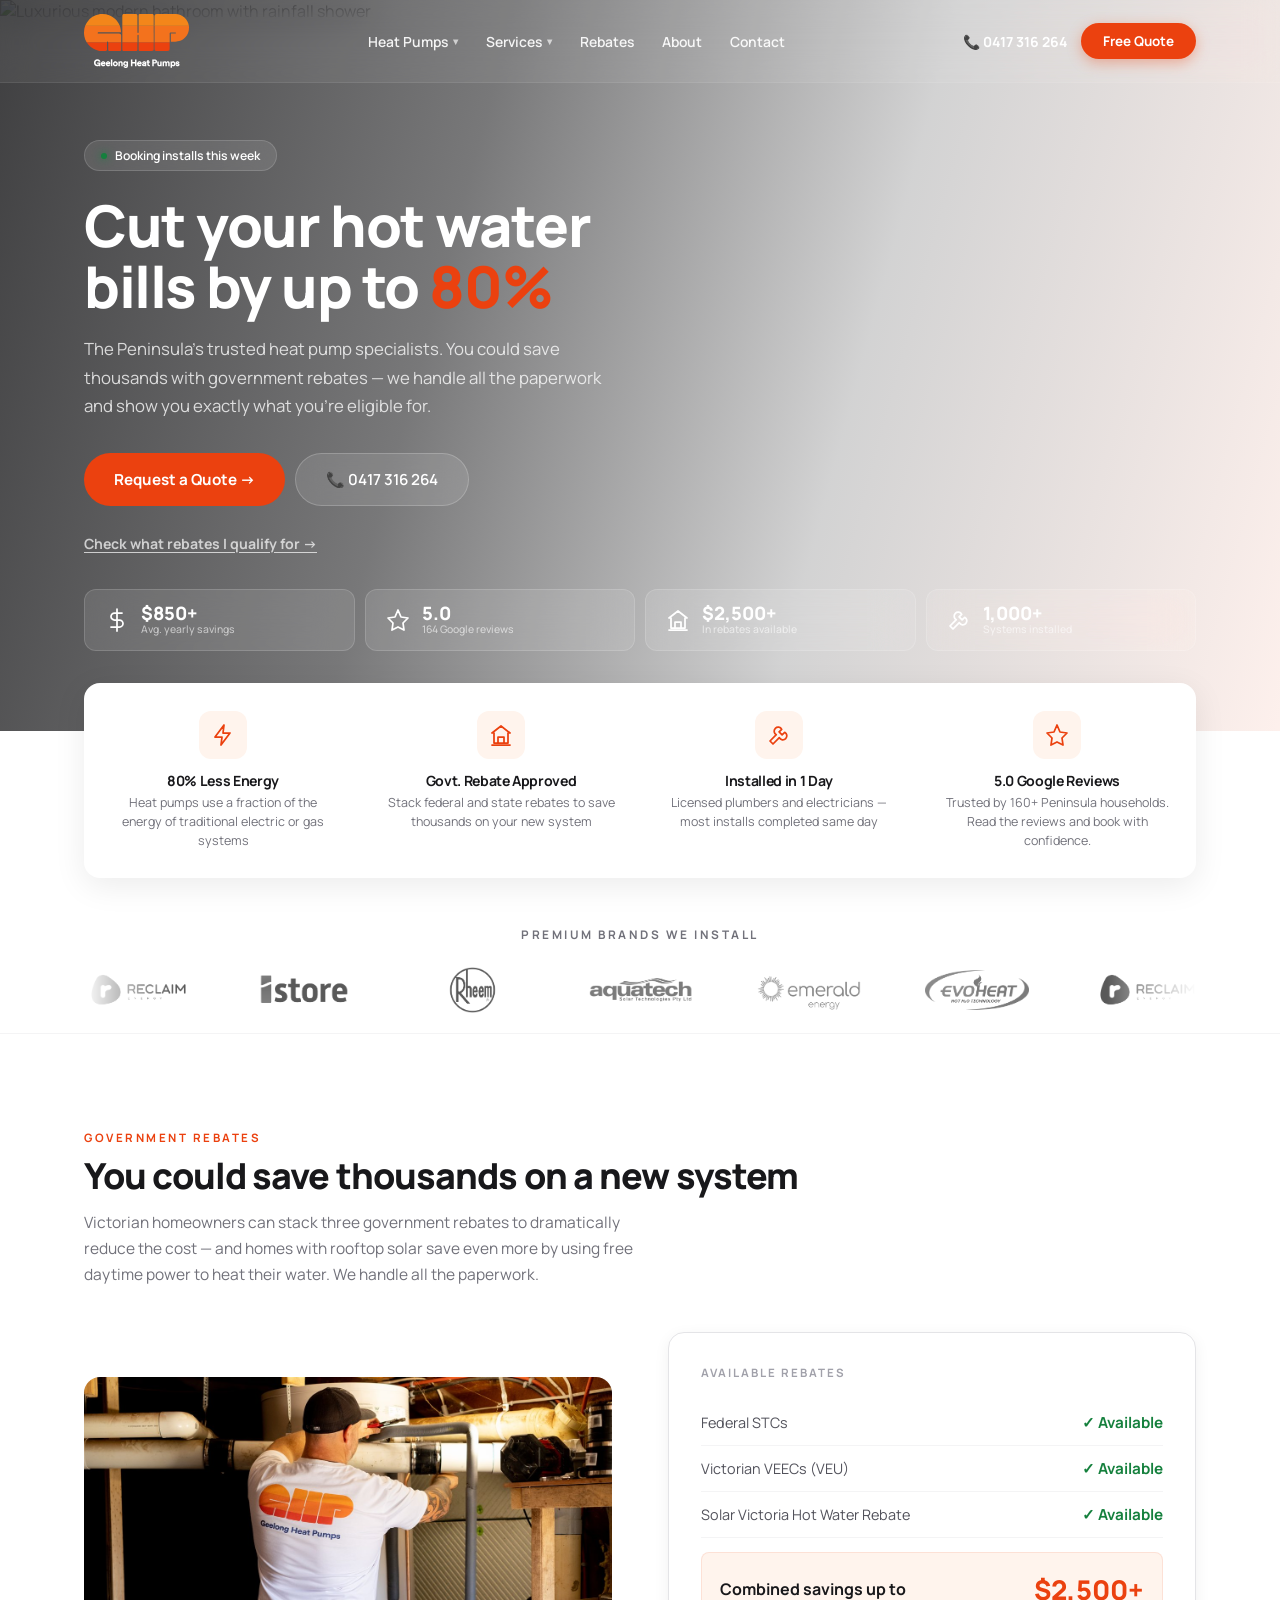
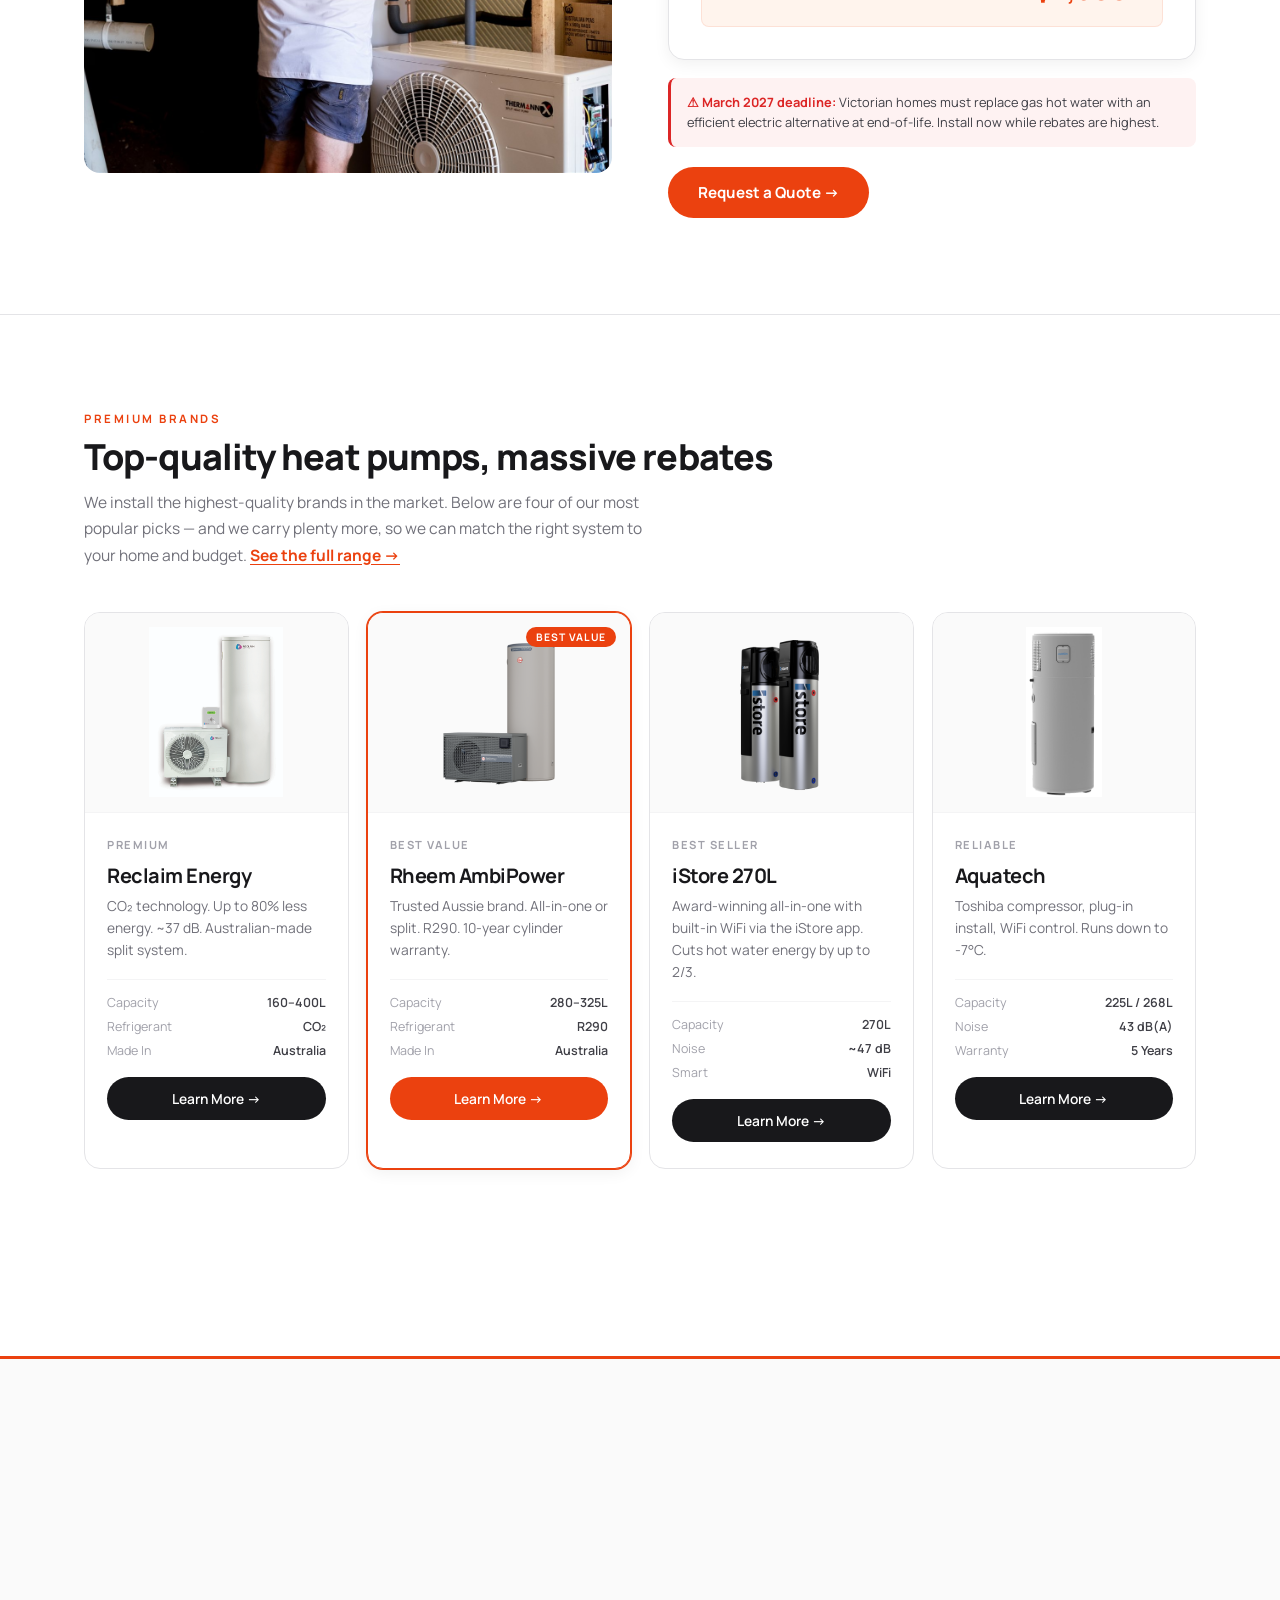
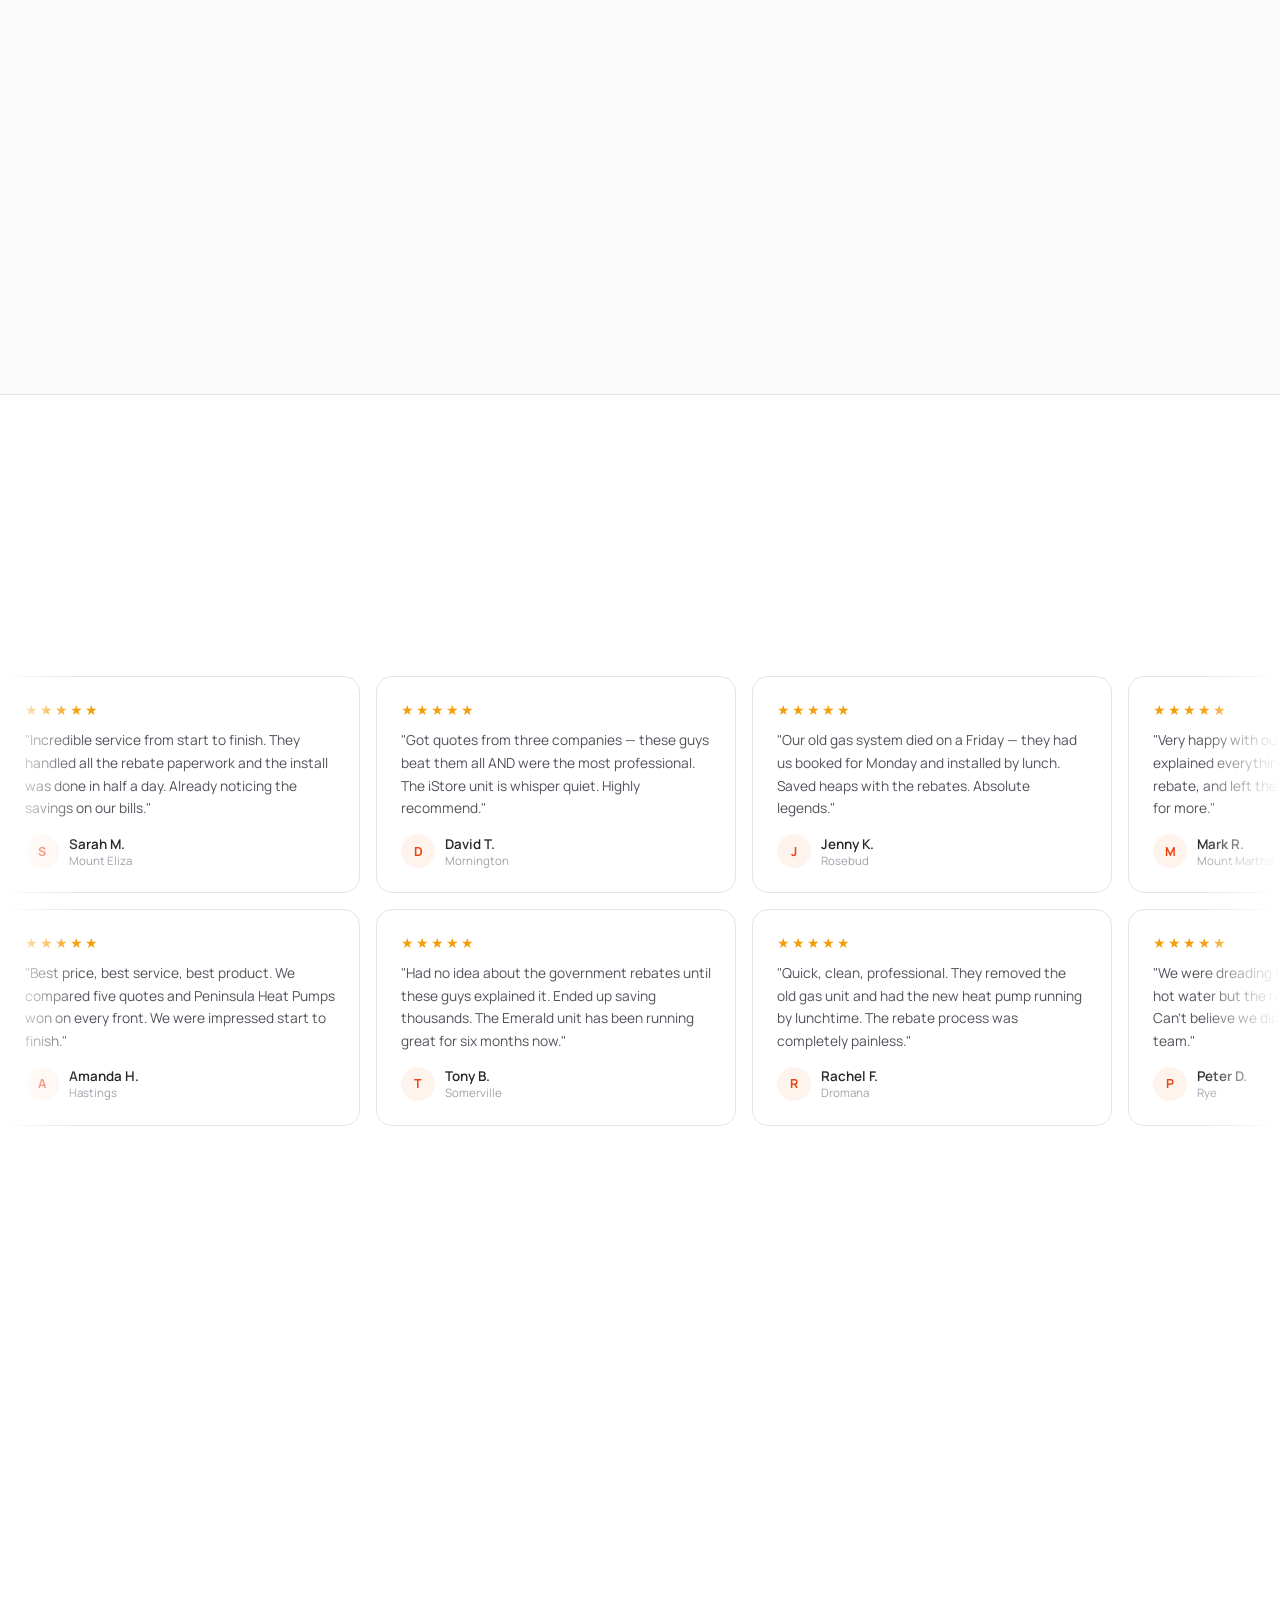
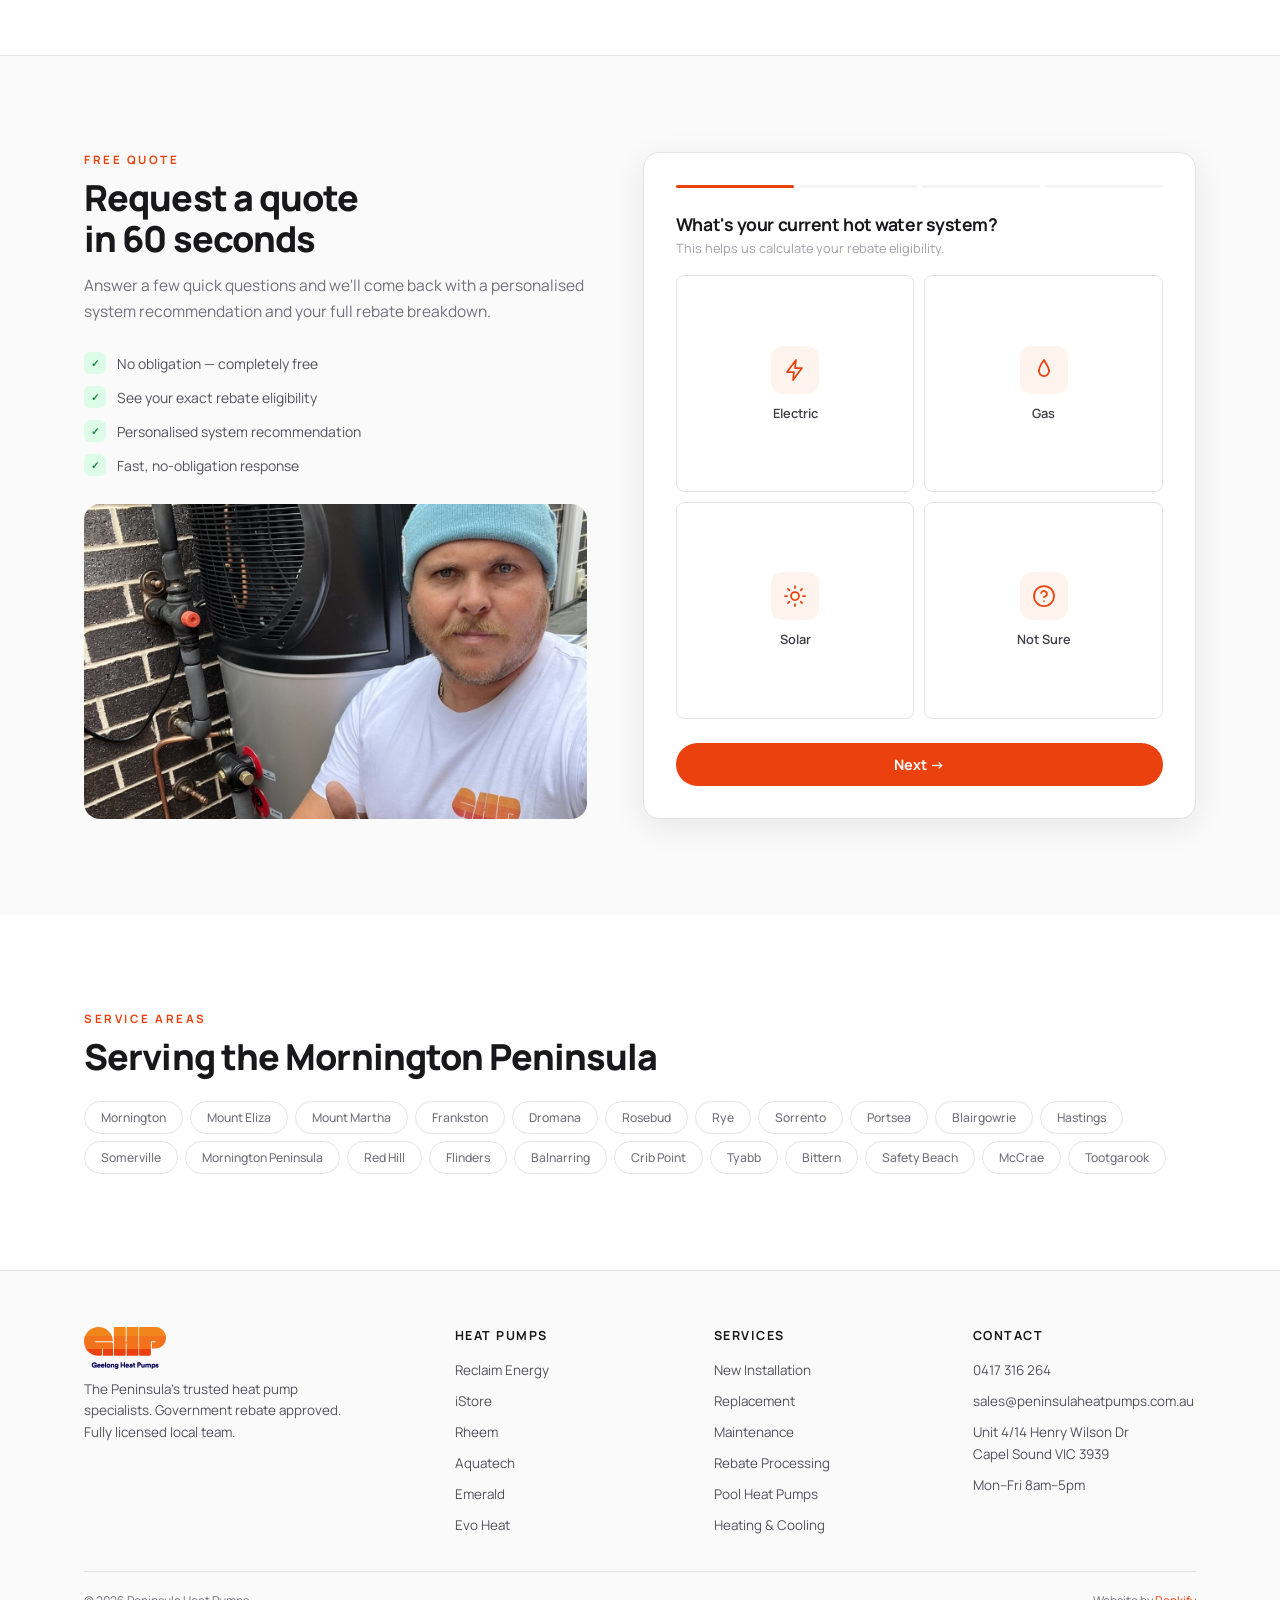
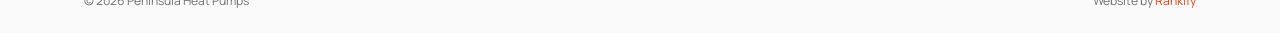
==== commit 3d2e239a: "Update Peninsula contact details + reviewer suburbs - Phone: 0411 375 484 → 0417 316 264 (display + " ====
--- a/index.html
+++ b/index.html
@@ -44,7 +44,7 @@
       <li><a href="contact-us.html">Contact</a></li>
     </ul>
     <div class="nav-r">
-      <a href="tel:0411375484" class="nav-ph">📞 0411 375 484</a>
+      <a href="tel:0417316264" class="nav-ph">📞 0417 316 264</a>
       <a href="#quote-form" class="nav-cta">Free Quote</a>
     </div>
     <button class="mob-tog" aria-label="Menu"><span></span><span></span><span></span></button>
@@ -82,7 +82,7 @@
     <li><a href="contact-us.html">Contact</a></li>
   </ul>
   <div class="mdrawer-cta">
-    <a href="tel:0411375484" class="mc-call">&#128222; 0411 375 484</a>
+    <a href="tel:0417316264" class="mc-call">&#128222; 0417 316 264</a>
     <a href="#quote-form" class="mc-quote">Get a Free Quote &rarr;</a>
   </div>
 </aside>
@@ -98,7 +98,7 @@
         <p class="hero-sub">The Peninsula's trusted heat&nbsp;pump specialists. You could save thousands with government rebates — we handle all the paperwork and show you exactly what you're eligible for.</p>
         <div class="hero-btns">
           <a href="#quote-form" class="btn-p">Request a Quote →</a>
-          <a href="tel:0411375484" class="btn-glass">📞 0411 375 484</a>
+          <a href="tel:0417316264" class="btn-glass">📞 0417 316 264</a>
         </div>
         <p class="hero-ph"><a href="rebates.html" style="color:rgba(255,255,255,.7);text-decoration:underline;text-underline-offset:3px">Check what rebates I qualify for →</a></p>
       </div>
@@ -270,32 +270,32 @@
     </a>
   </div>
   <div class="marquee-row right"><div class="marquee-track">
-    <div class="rcard"><div class="rs">★★★★★</div><p class="rt">"Incredible service from start to finish. They handled all the rebate paperwork and the install was done in half a day. Already noticing the savings on our bills."</p><div class="ra"><div class="rav">S</div><div><div class="ran">Sarah M.</div><div class="ral">Belmont</div></div></div></div>
-    <div class="rcard"><div class="rs">★★★★★</div><p class="rt">"Got quotes from three companies — these guys beat them all AND were the most professional. The iStore unit is whisper quiet. Highly recommend."</p><div class="ra"><div class="rav">D</div><div><div class="ran">David T.</div><div class="ral">Newtown</div></div></div></div>
-    <div class="rcard"><div class="rs">★★★★★</div><p class="rt">"Our old gas system died on a Friday — they had us booked for Monday and installed by lunch. Saved heaps with the rebates. Absolute legends."</p><div class="ra"><div class="rav">J</div><div><div class="ran">Jenny K.</div><div class="ral">Ocean Grove</div></div></div></div>
-    <div class="rcard"><div class="rs">★★★★★</div><p class="rt">"Very happy with our Reclaim system. The team explained everything clearly, handled the VIC rebate, and left the site spotless. Couldn't ask for more."</p><div class="ra"><div class="rav">M</div><div><div class="ran">Mark R.</div><div class="ral">Highton</div></div></div></div>
-    <div class="rcard"><div class="rs">★★★★★</div><p class="rt">"Switched from gas to the Hydrotherm X8. The whole process was seamless — quote to install in under a week. Our energy bills have dropped significantly."</p><div class="ra"><div class="rav">L</div><div><div class="ran">Lisa P.</div><div class="ral">Torquay</div></div></div></div>
-    <div class="rcard"><div class="rs">★★★★★</div><p class="rt">"Josh and the team were fantastic. They came out same day for an emergency replacement, handled all the rebate applications, and the new system works perfectly."</p><div class="ra"><div class="rav">C</div><div><div class="ran">Chris W.</div><div class="ral">Lara</div></div></div></div>
-    <div class="rcard"><div class="rs">★★★★★</div><p class="rt">"Incredible service from start to finish. They handled all the rebate paperwork and the install was done in half a day. Already noticing the savings on our bills."</p><div class="ra"><div class="rav">S</div><div><div class="ran">Sarah M.</div><div class="ral">Belmont</div></div></div></div>
-    <div class="rcard"><div class="rs">★★★★★</div><p class="rt">"Got quotes from three companies — these guys beat them all AND were the most professional. The iStore unit is whisper quiet. Highly recommend."</p><div class="ra"><div class="rav">D</div><div><div class="ran">David T.</div><div class="ral">Newtown</div></div></div></div>
-    <div class="rcard"><div class="rs">★★★★★</div><p class="rt">"Our old gas system died on a Friday — they had us booked for Monday and installed by lunch. Saved heaps with the rebates. Absolute legends."</p><div class="ra"><div class="rav">J</div><div><div class="ran">Jenny K.</div><div class="ral">Ocean Grove</div></div></div></div>
-    <div class="rcard"><div class="rs">★★★★★</div><p class="rt">"Very happy with our Reclaim system. The team explained everything clearly, handled the VIC rebate, and left the site spotless. Couldn't ask for more."</p><div class="ra"><div class="rav">M</div><div><div class="ran">Mark R.</div><div class="ral">Highton</div></div></div></div>
-    <div class="rcard"><div class="rs">★★★★★</div><p class="rt">"Switched from gas to the Hydrotherm X8. The whole process was seamless — quote to install in under a week. Our energy bills have dropped significantly."</p><div class="ra"><div class="rav">L</div><div><div class="ran">Lisa P.</div><div class="ral">Torquay</div></div></div></div>
-    <div class="rcard"><div class="rs">★★★★★</div><p class="rt">"Josh and the team were fantastic. They came out same day for an emergency replacement, handled all the rebate applications, and the new system works perfectly."</p><div class="ra"><div class="rav">C</div><div><div class="ran">Chris W.</div><div class="ral">Lara</div></div></div></div>
+    <div class="rcard"><div class="rs">★★★★★</div><p class="rt">"Incredible service from start to finish. They handled all the rebate paperwork and the install was done in half a day. Already noticing the savings on our bills."</p><div class="ra"><div class="rav">S</div><div><div class="ran">Sarah M.</div><div class="ral">Mount Eliza</div></div></div></div>
+    <div class="rcard"><div class="rs">★★★★★</div><p class="rt">"Got quotes from three companies — these guys beat them all AND were the most professional. The iStore unit is whisper quiet. Highly recommend."</p><div class="ra"><div class="rav">D</div><div><div class="ran">David T.</div><div class="ral">Mornington</div></div></div></div>
+    <div class="rcard"><div class="rs">★★★★★</div><p class="rt">"Our old gas system died on a Friday — they had us booked for Monday and installed by lunch. Saved heaps with the rebates. Absolute legends."</p><div class="ra"><div class="rav">J</div><div><div class="ran">Jenny K.</div><div class="ral">Rosebud</div></div></div></div>
+    <div class="rcard"><div class="rs">★★★★★</div><p class="rt">"Very happy with our Reclaim system. The team explained everything clearly, handled the VIC rebate, and left the site spotless. Couldn't ask for more."</p><div class="ra"><div class="rav">M</div><div><div class="ran">Mark R.</div><div class="ral">Mount Martha</div></div></div></div>
+    <div class="rcard"><div class="rs">★★★★★</div><p class="rt">"Switched from gas to the Hydrotherm X8. The whole process was seamless — quote to install in under a week. Our energy bills have dropped significantly."</p><div class="ra"><div class="rav">L</div><div><div class="ran">Lisa P.</div><div class="ral">Sorrento</div></div></div></div>
+    <div class="rcard"><div class="rs">★★★★★</div><p class="rt">"Josh and the team were fantastic. They came out same day for an emergency replacement, handled all the rebate applications, and the new system works perfectly."</p><div class="ra"><div class="rav">C</div><div><div class="ran">Chris W.</div><div class="ral">Frankston</div></div></div></div>
+    <div class="rcard"><div class="rs">★★★★★</div><p class="rt">"Incredible service from start to finish. They handled all the rebate paperwork and the install was done in half a day. Already noticing the savings on our bills."</p><div class="ra"><div class="rav">S</div><div><div class="ran">Sarah M.</div><div class="ral">Mount Eliza</div></div></div></div>
+    <div class="rcard"><div class="rs">★★★★★</div><p class="rt">"Got quotes from three companies — these guys beat them all AND were the most professional. The iStore unit is whisper quiet. Highly recommend."</p><div class="ra"><div class="rav">D</div><div><div class="ran">David T.</div><div class="ral">Mornington</div></div></div></div>
+    <div class="rcard"><div class="rs">★★★★★</div><p class="rt">"Our old gas system died on a Friday — they had us booked for Monday and installed by lunch. Saved heaps with the rebates. Absolute legends."</p><div class="ra"><div class="rav">J</div><div><div class="ran">Jenny K.</div><div class="ral">Rosebud</div></div></div></div>
+    <div class="rcard"><div class="rs">★★★★★</div><p class="rt">"Very happy with our Reclaim system. The team explained everything clearly, handled the VIC rebate, and left the site spotless. Couldn't ask for more."</p><div class="ra"><div class="rav">M</div><div><div class="ran">Mark R.</div><div class="ral">Mount Martha</div></div></div></div>
+    <div class="rcard"><div class="rs">★★★★★</div><p class="rt">"Switched from gas to the Hydrotherm X8. The whole process was seamless — quote to install in under a week. Our energy bills have dropped significantly."</p><div class="ra"><div class="rav">L</div><div><div class="ran">Lisa P.</div><div class="ral">Sorrento</div></div></div></div>
+    <div class="rcard"><div class="rs">★★★★★</div><p class="rt">"Josh and the team were fantastic. They came out same day for an emergency replacement, handled all the rebate applications, and the new system works perfectly."</p><div class="ra"><div class="rav">C</div><div><div class="ran">Chris W.</div><div class="ral">Frankston</div></div></div></div>
   </div></div>
   <div class="marquee-row left"><div class="marquee-track">
-    <div class="rcard"><div class="rs">★★★★★</div><p class="rt">"Best price, best service, best product. We compared five quotes and Peninsula Heat&nbsp;Pumps won on every front. We were impressed start to finish."</p><div class="ra"><div class="rav">A</div><div><div class="ran">Amanda H.</div><div class="ral">Grovedale</div></div></div></div>
-    <div class="rcard"><div class="rs">★★★★★</div><p class="rt">"Had no idea about the government rebates until these guys explained it. Ended up saving thousands. The Emerald unit has been running great for six months now."</p><div class="ra"><div class="rav">T</div><div><div class="ran">Tony B.</div><div class="ral">Corio</div></div></div></div>
-    <div class="rcard"><div class="rs">★★★★★</div><p class="rt">"Quick, clean, professional. They removed the old gas unit and had the new heat&nbsp;pump running by lunchtime. The rebate process was completely painless."</p><div class="ra"><div class="rav">R</div><div><div class="ran">Rachel F.</div><div class="ral">Leopold</div></div></div></div>
-    <div class="rcard"><div class="rs">★★★★★</div><p class="rt">"We were dreading the cost of replacing our hot&nbsp;water but the rebates made it so affordable. Can't believe we didn't switch sooner. Great team."</p><div class="ra"><div class="rav">P</div><div><div class="ran">Peter D.</div><div class="ral">Waurn Ponds</div></div></div></div>
-    <div class="rcard"><div class="rs">★★★★★</div><p class="rt">"Called on a Monday, quoted by Tuesday, installed by Thursday. The Rheem unit is fantastic and our bills are already noticeably lower. Top service."</p><div class="ra"><div class="rav">K</div><div><div class="ran">Karen S.</div><div class="ral">Drysdale</div></div></div></div>
-    <div class="rcard"><div class="rs">★★★★★</div><p class="rt">"Honest advice, no pushy sales. They recommended the right size system for our family and handled every bit of paperwork. Couldn't be happier."</p><div class="ra"><div class="rav">N</div><div><div class="ran">Nick G.</div><div class="ral">Barwon Heads</div></div></div></div>
-    <div class="rcard"><div class="rs">★★★★★</div><p class="rt">"Best price, best service, best product. We compared five quotes and Peninsula Heat&nbsp;Pumps won on every front. We were impressed start to finish."</p><div class="ra"><div class="rav">A</div><div><div class="ran">Amanda H.</div><div class="ral">Grovedale</div></div></div></div>
-    <div class="rcard"><div class="rs">★★★★★</div><p class="rt">"Had no idea about the government rebates until these guys explained it. Ended up saving thousands. The Emerald unit has been running great for six months now."</p><div class="ra"><div class="rav">T</div><div><div class="ran">Tony B.</div><div class="ral">Corio</div></div></div></div>
-    <div class="rcard"><div class="rs">★★★★★</div><p class="rt">"Quick, clean, professional. They removed the old gas unit and had the new heat&nbsp;pump running by lunchtime. The rebate process was completely painless."</p><div class="ra"><div class="rav">R</div><div><div class="ran">Rachel F.</div><div class="ral">Leopold</div></div></div></div>
-    <div class="rcard"><div class="rs">★★★★★</div><p class="rt">"We were dreading the cost of replacing our hot&nbsp;water but the rebates made it so affordable. Can't believe we didn't switch sooner. Great team."</p><div class="ra"><div class="rav">P</div><div><div class="ran">Peter D.</div><div class="ral">Waurn Ponds</div></div></div></div>
-    <div class="rcard"><div class="rs">★★★★★</div><p class="rt">"Called on a Monday, quoted by Tuesday, installed by Thursday. The Rheem unit is fantastic and our bills are already noticeably lower. Top service."</p><div class="ra"><div class="rav">K</div><div><div class="ran">Karen S.</div><div class="ral">Drysdale</div></div></div></div>
-    <div class="rcard"><div class="rs">★★★★★</div><p class="rt">"Honest advice, no pushy sales. They recommended the right size system for our family and handled every bit of paperwork. Couldn't be happier."</p><div class="ra"><div class="rav">N</div><div><div class="ran">Nick G.</div><div class="ral">Barwon Heads</div></div></div></div>
+    <div class="rcard"><div class="rs">★★★★★</div><p class="rt">"Best price, best service, best product. We compared five quotes and Peninsula Heat&nbsp;Pumps won on every front. We were impressed start to finish."</p><div class="ra"><div class="rav">A</div><div><div class="ran">Amanda H.</div><div class="ral">Hastings</div></div></div></div>
+    <div class="rcard"><div class="rs">★★★★★</div><p class="rt">"Had no idea about the government rebates until these guys explained it. Ended up saving thousands. The Emerald unit has been running great for six months now."</p><div class="ra"><div class="rav">T</div><div><div class="ran">Tony B.</div><div class="ral">Somerville</div></div></div></div>
+    <div class="rcard"><div class="rs">★★★★★</div><p class="rt">"Quick, clean, professional. They removed the old gas unit and had the new heat&nbsp;pump running by lunchtime. The rebate process was completely painless."</p><div class="ra"><div class="rav">R</div><div><div class="ran">Rachel F.</div><div class="ral">Dromana</div></div></div></div>
+    <div class="rcard"><div class="rs">★★★★★</div><p class="rt">"We were dreading the cost of replacing our hot&nbsp;water but the rebates made it so affordable. Can't believe we didn't switch sooner. Great team."</p><div class="ra"><div class="rav">P</div><div><div class="ran">Peter D.</div><div class="ral">Rye</div></div></div></div>
+    <div class="rcard"><div class="rs">★★★★★</div><p class="rt">"Called on a Monday, quoted by Tuesday, installed by Thursday. The Rheem unit is fantastic and our bills are already noticeably lower. Top service."</p><div class="ra"><div class="rav">K</div><div><div class="ran">Karen S.</div><div class="ral">Blairgowrie</div></div></div></div>
+    <div class="rcard"><div class="rs">★★★★★</div><p class="rt">"Honest advice, no pushy sales. They recommended the right size system for our family and handled every bit of paperwork. Couldn't be happier."</p><div class="ra"><div class="rav">N</div><div><div class="ran">Nick G.</div><div class="ral">Flinders</div></div></div></div>
+    <div class="rcard"><div class="rs">★★★★★</div><p class="rt">"Best price, best service, best product. We compared five quotes and Peninsula Heat&nbsp;Pumps won on every front. We were impressed start to finish."</p><div class="ra"><div class="rav">A</div><div><div class="ran">Amanda H.</div><div class="ral">Hastings</div></div></div></div>
+    <div class="rcard"><div class="rs">★★★★★</div><p class="rt">"Had no idea about the government rebates until these guys explained it. Ended up saving thousands. The Emerald unit has been running great for six months now."</p><div class="ra"><div class="rav">T</div><div><div class="ran">Tony B.</div><div class="ral">Somerville</div></div></div></div>
+    <div class="rcard"><div class="rs">★★★★★</div><p class="rt">"Quick, clean, professional. They removed the old gas unit and had the new heat&nbsp;pump running by lunchtime. The rebate process was completely painless."</p><div class="ra"><div class="rav">R</div><div><div class="ran">Rachel F.</div><div class="ral">Dromana</div></div></div></div>
+    <div class="rcard"><div class="rs">★★★★★</div><p class="rt">"We were dreading the cost of replacing our hot&nbsp;water but the rebates made it so affordable. Can't believe we didn't switch sooner. Great team."</p><div class="ra"><div class="rav">P</div><div><div class="ran">Peter D.</div><div class="ral">Rye</div></div></div></div>
+    <div class="rcard"><div class="rs">★★★★★</div><p class="rt">"Called on a Monday, quoted by Tuesday, installed by Thursday. The Rheem unit is fantastic and our bills are already noticeably lower. Top service."</p><div class="ra"><div class="rav">K</div><div><div class="ran">Karen S.</div><div class="ral">Blairgowrie</div></div></div></div>
+    <div class="rcard"><div class="rs">★★★★★</div><p class="rt">"Honest advice, no pushy sales. They recommended the right size system for our family and handled every bit of paperwork. Couldn't be happier."</p><div class="ra"><div class="rav">N</div><div><div class="ran">Nick G.</div><div class="ral">Flinders</div></div></div></div>
   </div></div>
 </section>
 
@@ -390,13 +390,13 @@
       <div><h4>Heat&nbsp;Pumps</h4><ul class="foot-l"><li><a href="reclaim.html">Reclaim Energy</a></li><li><a href="istore.html">iStore</a></li><li><a href="rheem.html">Rheem</a></li><li><a href="aquatech.html">Aquatech</a></li><li><a href="emeralds.html">Emerald</a></li>
         <li><a href="evoheat.html">Evo Heat</a></li></ul></div>
       <div><h4>Services</h4><ul class="foot-l"><li><a href="services.html">New Installation</a></li><li><a href="services.html">Replacement</a></li><li><a href="services.html">Maintenance</a></li><li><a href="rebates.html">Rebate Processing</a></li><li><a href="pool-heat-pumps.html">Pool Heat&nbsp;Pumps</a></li><li><a href="heating-cooling.html">Heating &amp; Cooling</a></li></ul></div>
-      <div><h4>Contact</h4><ul class="foot-l"><li><a href="tel:0411375484">0411 375 484</a></li><li><a href="mailto:sales@peninsulaheatpumps.com.au">sales@peninsulaheatpumps.com.au</a></li><li><a>Shop 4, 21-23 Gregory Ave<br>Newtown VIC 3220</a></li><li><a>Mon–Fri 8am–5pm</a></li></ul></div>
+      <div><h4>Contact</h4><ul class="foot-l"><li><a href="tel:0417316264">0417 316 264</a></li><li><a href="mailto:sales@peninsulaheatpumps.com.au">sales@peninsulaheatpumps.com.au</a></li><li><a>Unit 4/14 Henry Wilson Dr<br>Capel Sound VIC 3939</a></li><li><a>Mon–Fri 8am–5pm</a></li></ul></div>
     </div>
     <div class="foot-b"><span>© 2026 Peninsula Heat&nbsp;Pumps</span><span>Website by <a href="https://rankify.com.au">Rankify</a></span></div>
   </div>
 </footer>
 
-<div class="sticky"><a href="tel:0411375484" class="sc">📞 Call</a><a href="#quote-form" class="sq">Free Quote</a></div>
+<div class="sticky"><a href="tel:0417316264" class="sc">📞 Call</a><a href="#quote-form" class="sq">Free Quote</a></div>
 <script src="assets/site.js"></script>
 </body>
 </html>
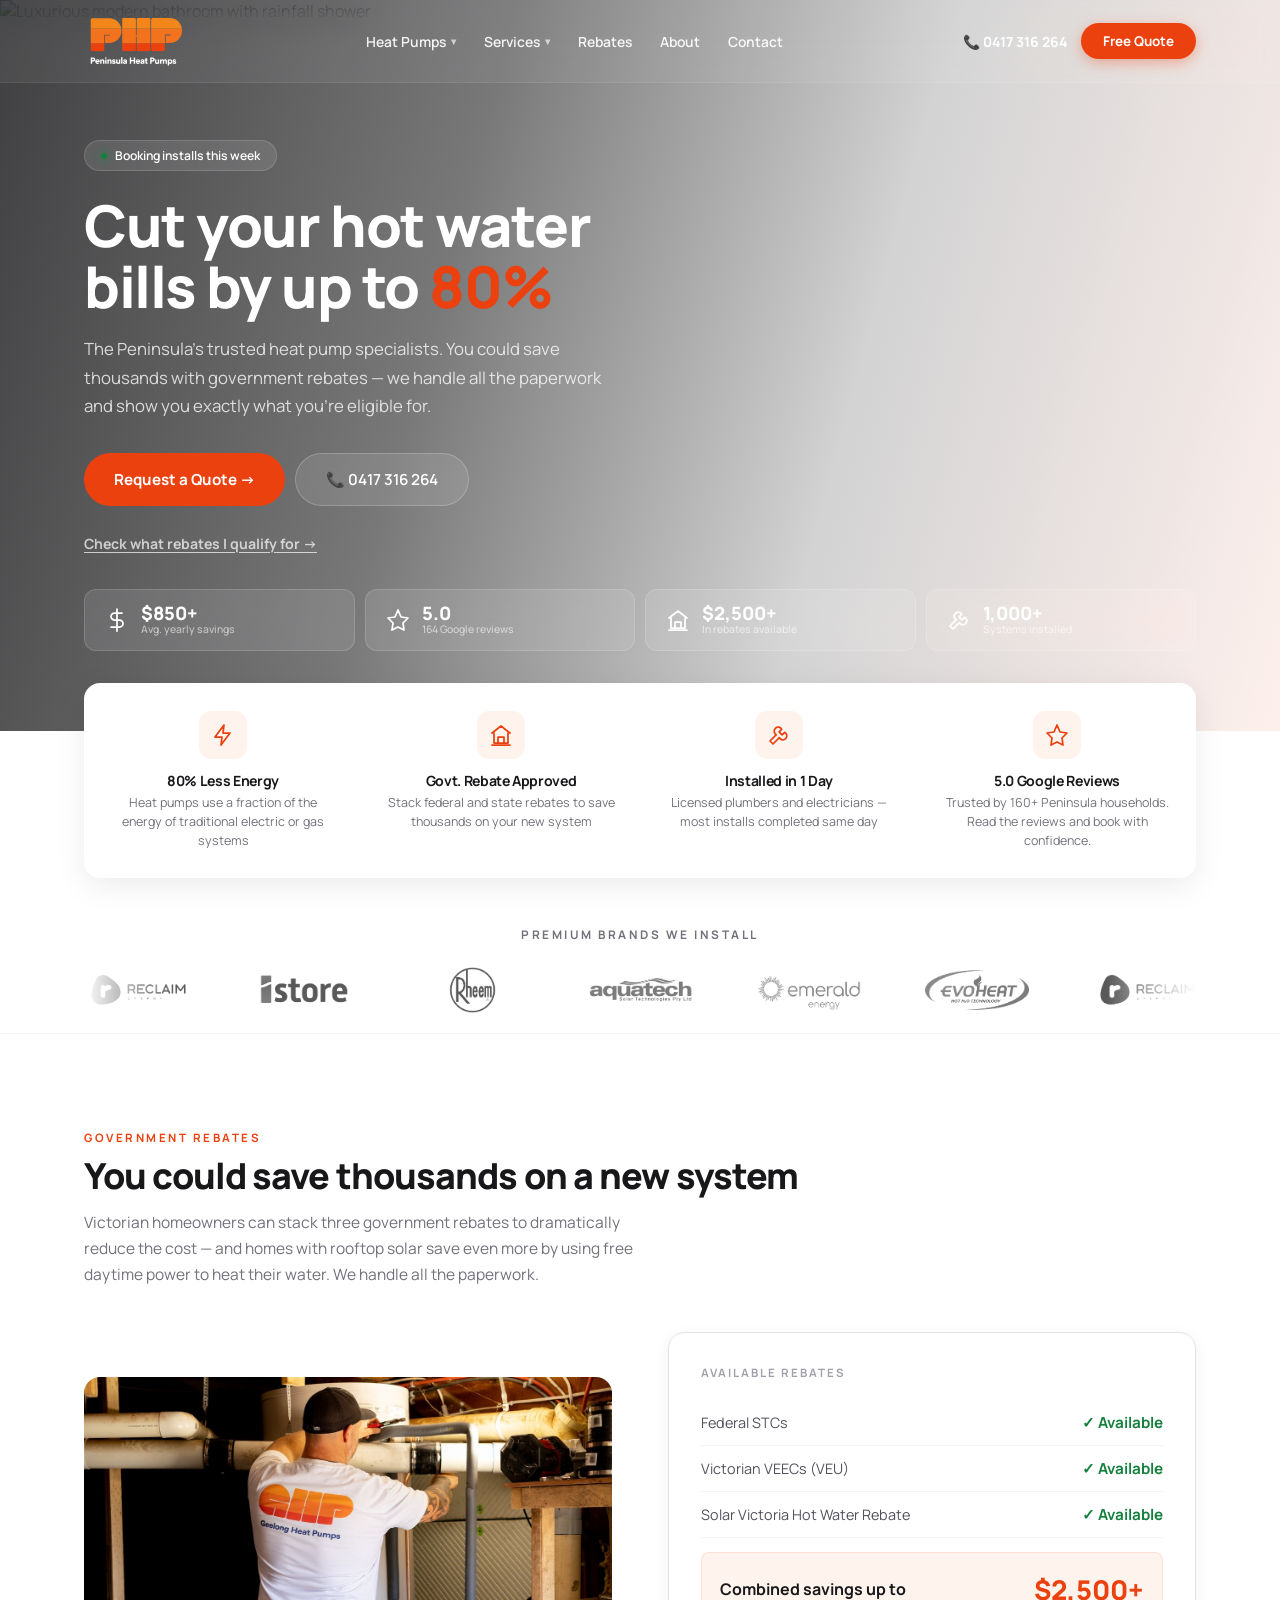
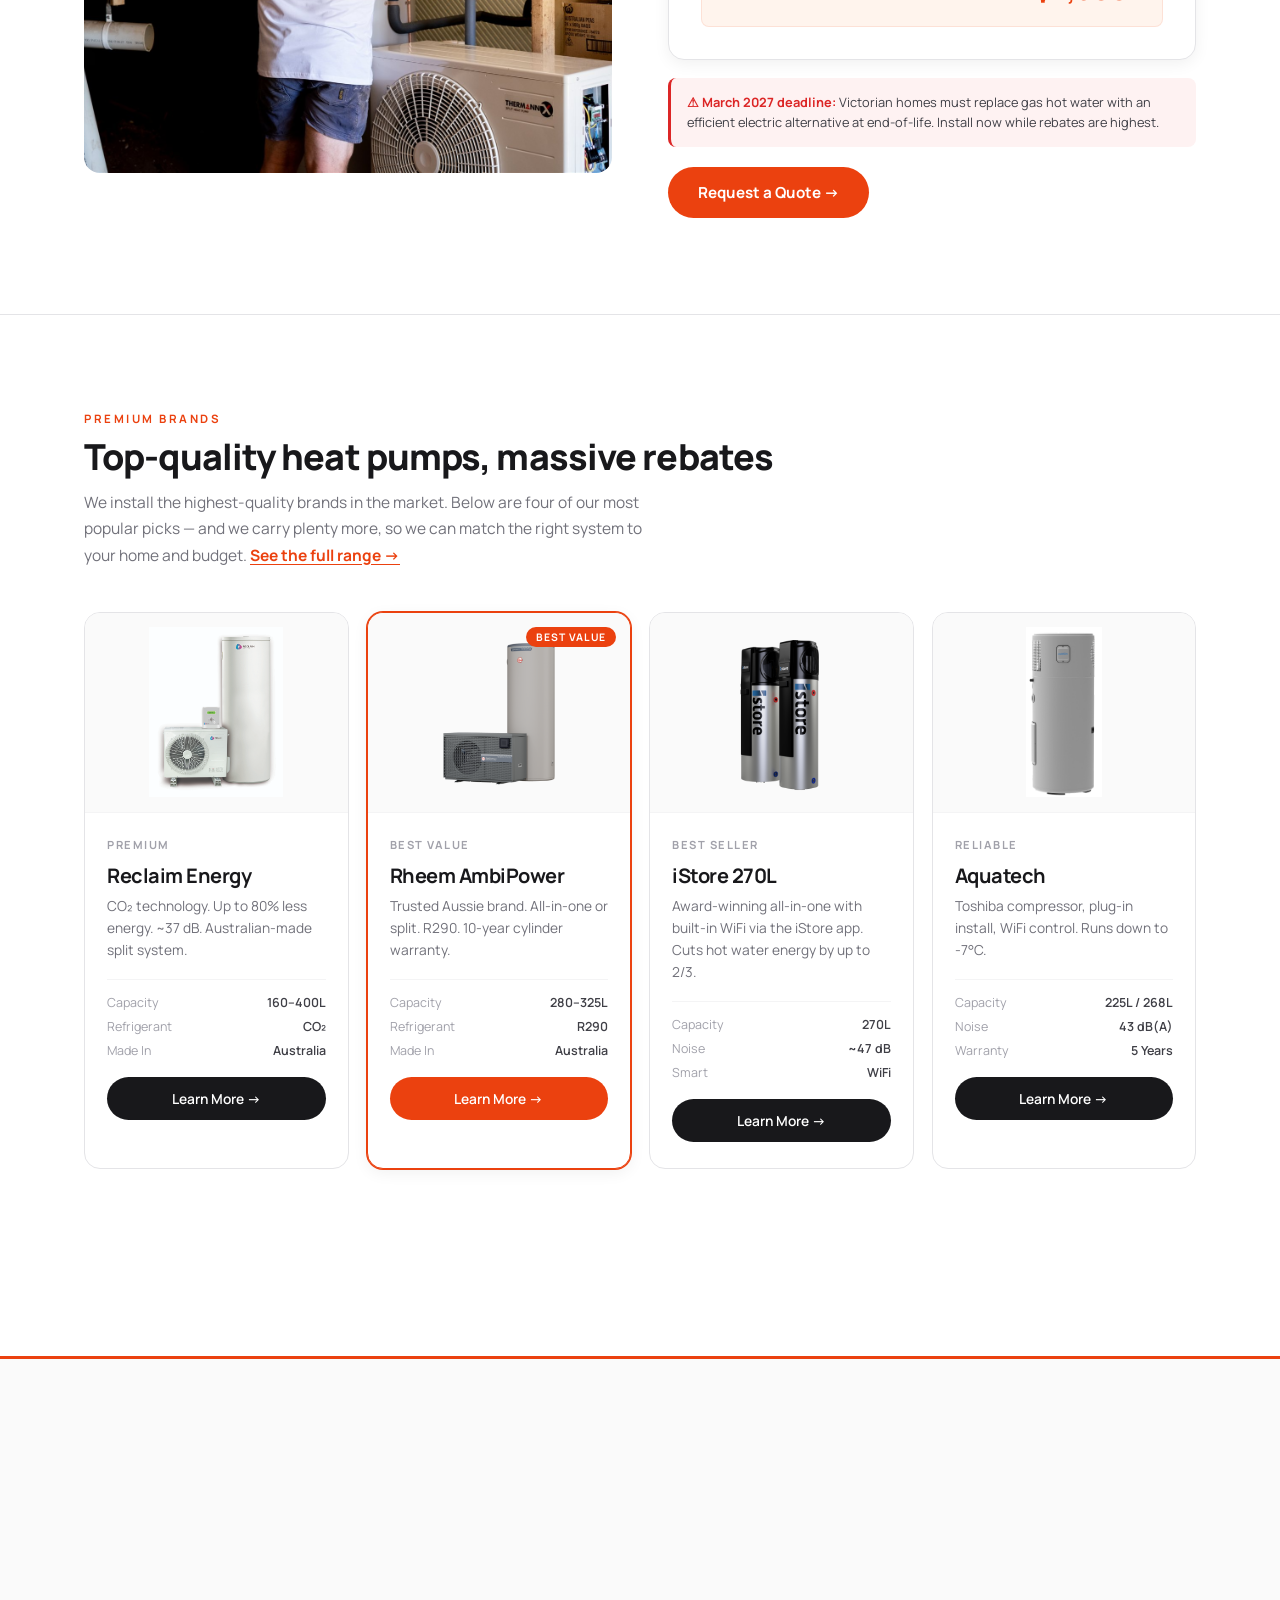
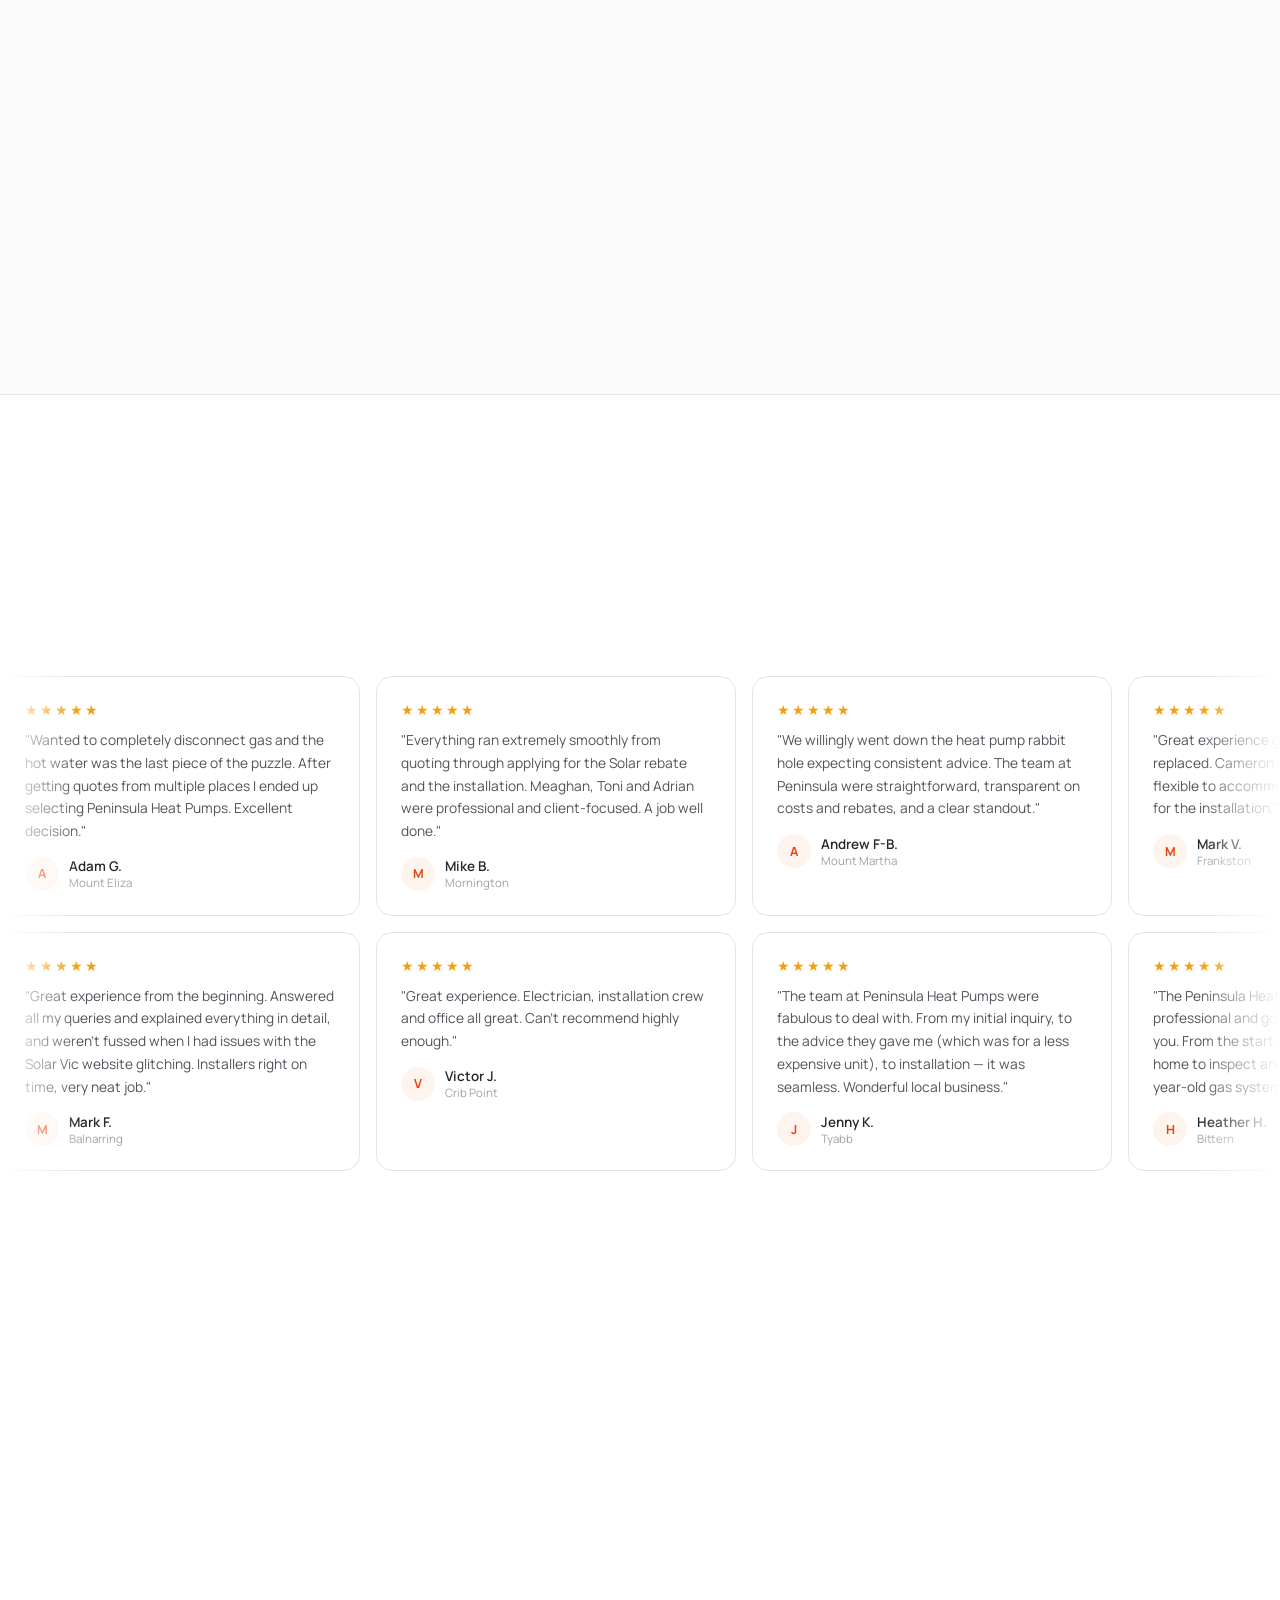
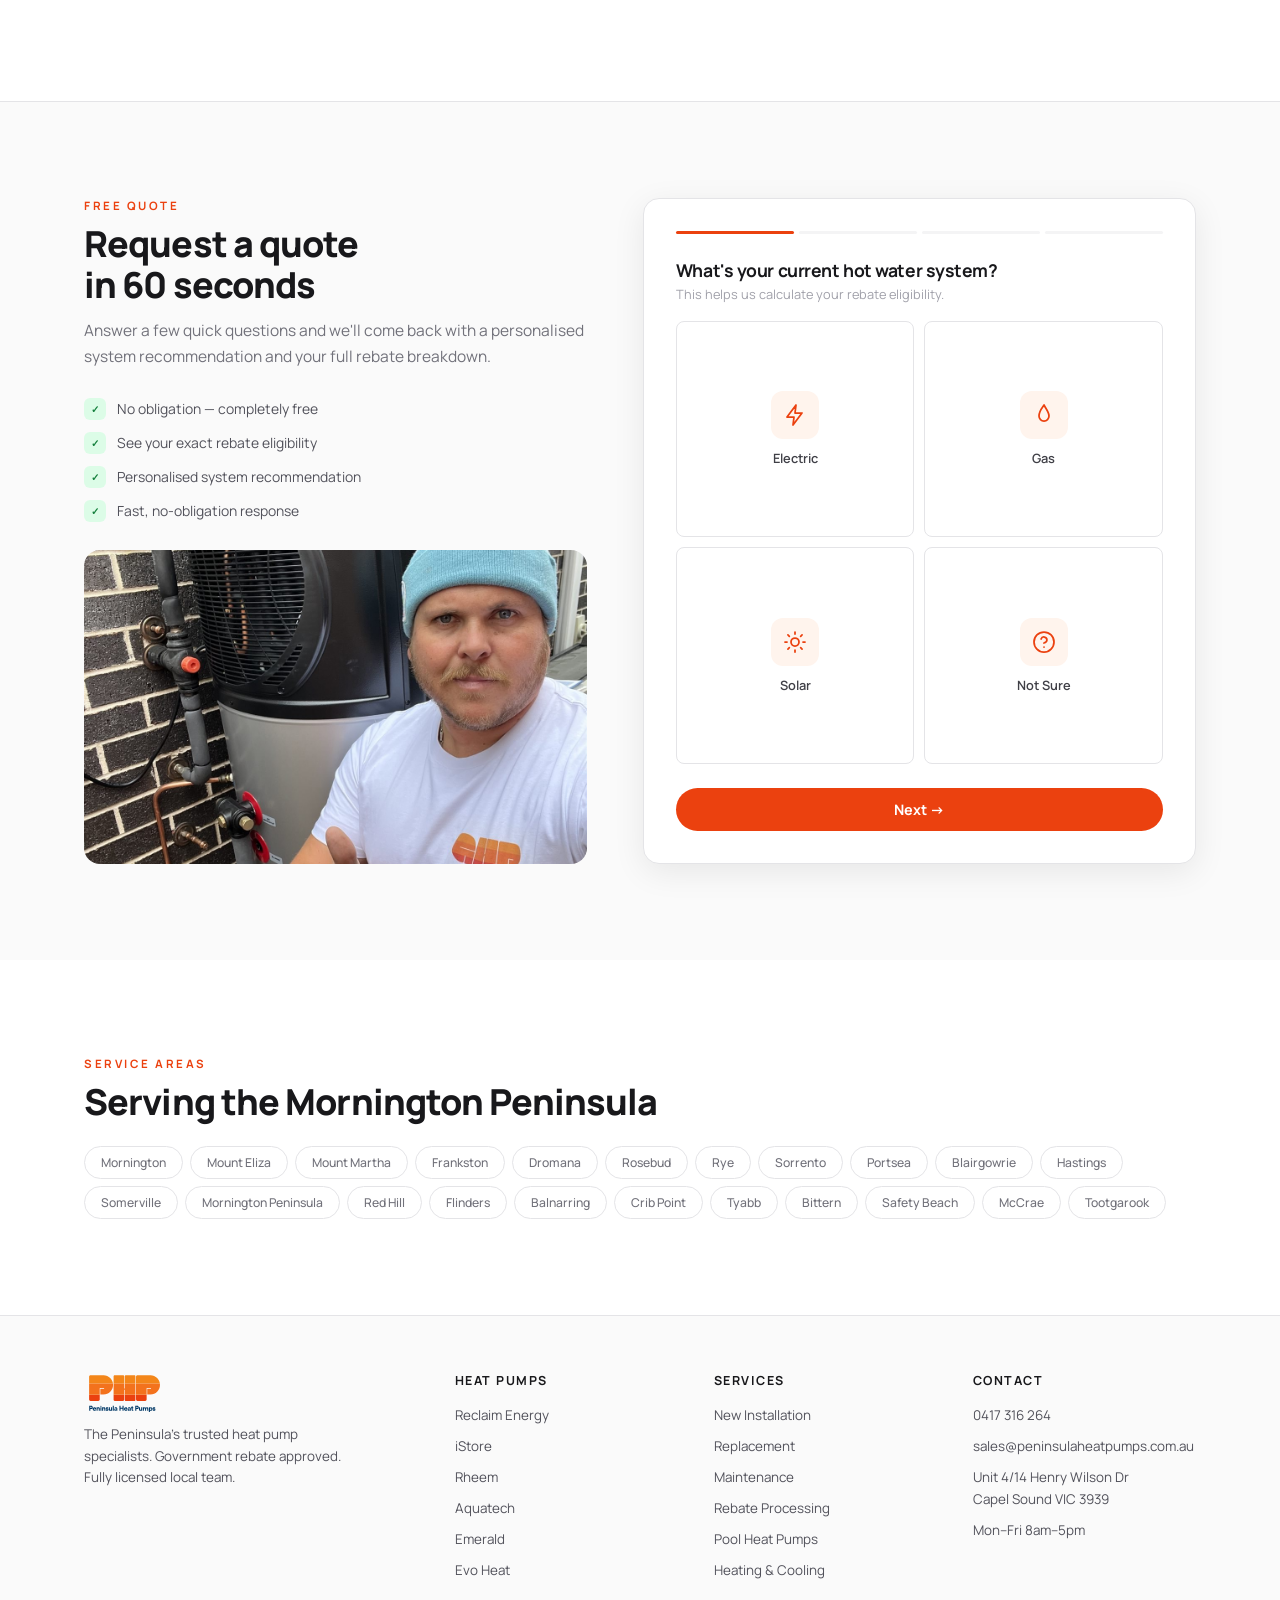
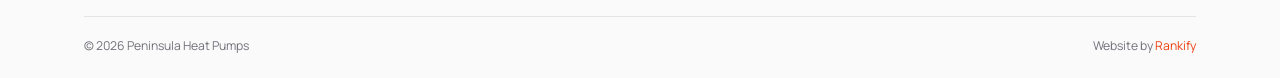
==== commit 1a6a43ab: "Peninsula reviews: 28 real Google reviews + slowed marquee pace 14 per row × 2 (duplicated for seaml" ====
--- a/index.html
+++ b/index.html
@@ -270,32 +270,64 @@
     </a>
   </div>
   <div class="marquee-row right"><div class="marquee-track">
-    <div class="rcard"><div class="rs">★★★★★</div><p class="rt">"Incredible service from start to finish. They handled all the rebate paperwork and the install was done in half a day. Already noticing the savings on our bills."</p><div class="ra"><div class="rav">S</div><div><div class="ran">Sarah M.</div><div class="ral">Mount Eliza</div></div></div></div>
-    <div class="rcard"><div class="rs">★★★★★</div><p class="rt">"Got quotes from three companies — these guys beat them all AND were the most professional. The iStore unit is whisper quiet. Highly recommend."</p><div class="ra"><div class="rav">D</div><div><div class="ran">David T.</div><div class="ral">Mornington</div></div></div></div>
-    <div class="rcard"><div class="rs">★★★★★</div><p class="rt">"Our old gas system died on a Friday — they had us booked for Monday and installed by lunch. Saved heaps with the rebates. Absolute legends."</p><div class="ra"><div class="rav">J</div><div><div class="ran">Jenny K.</div><div class="ral">Rosebud</div></div></div></div>
-    <div class="rcard"><div class="rs">★★★★★</div><p class="rt">"Very happy with our Reclaim system. The team explained everything clearly, handled the VIC rebate, and left the site spotless. Couldn't ask for more."</p><div class="ra"><div class="rav">M</div><div><div class="ran">Mark R.</div><div class="ral">Mount Martha</div></div></div></div>
-    <div class="rcard"><div class="rs">★★★★★</div><p class="rt">"Switched from gas to the Hydrotherm X8. The whole process was seamless — quote to install in under a week. Our energy bills have dropped significantly."</p><div class="ra"><div class="rav">L</div><div><div class="ran">Lisa P.</div><div class="ral">Sorrento</div></div></div></div>
-    <div class="rcard"><div class="rs">★★★★★</div><p class="rt">"Josh and the team were fantastic. They came out same day for an emergency replacement, handled all the rebate applications, and the new system works perfectly."</p><div class="ra"><div class="rav">C</div><div><div class="ran">Chris W.</div><div class="ral">Frankston</div></div></div></div>
-    <div class="rcard"><div class="rs">★★★★★</div><p class="rt">"Incredible service from start to finish. They handled all the rebate paperwork and the install was done in half a day. Already noticing the savings on our bills."</p><div class="ra"><div class="rav">S</div><div><div class="ran">Sarah M.</div><div class="ral">Mount Eliza</div></div></div></div>
-    <div class="rcard"><div class="rs">★★★★★</div><p class="rt">"Got quotes from three companies — these guys beat them all AND were the most professional. The iStore unit is whisper quiet. Highly recommend."</p><div class="ra"><div class="rav">D</div><div><div class="ran">David T.</div><div class="ral">Mornington</div></div></div></div>
-    <div class="rcard"><div class="rs">★★★★★</div><p class="rt">"Our old gas system died on a Friday — they had us booked for Monday and installed by lunch. Saved heaps with the rebates. Absolute legends."</p><div class="ra"><div class="rav">J</div><div><div class="ran">Jenny K.</div><div class="ral">Rosebud</div></div></div></div>
-    <div class="rcard"><div class="rs">★★★★★</div><p class="rt">"Very happy with our Reclaim system. The team explained everything clearly, handled the VIC rebate, and left the site spotless. Couldn't ask for more."</p><div class="ra"><div class="rav">M</div><div><div class="ran">Mark R.</div><div class="ral">Mount Martha</div></div></div></div>
-    <div class="rcard"><div class="rs">★★★★★</div><p class="rt">"Switched from gas to the Hydrotherm X8. The whole process was seamless — quote to install in under a week. Our energy bills have dropped significantly."</p><div class="ra"><div class="rav">L</div><div><div class="ran">Lisa P.</div><div class="ral">Sorrento</div></div></div></div>
-    <div class="rcard"><div class="rs">★★★★★</div><p class="rt">"Josh and the team were fantastic. They came out same day for an emergency replacement, handled all the rebate applications, and the new system works perfectly."</p><div class="ra"><div class="rav">C</div><div><div class="ran">Chris W.</div><div class="ral">Frankston</div></div></div></div>
+    <div class="rcard"><div class="rs">&#9733;&#9733;&#9733;&#9733;&#9733;</div><p class="rt">"Wanted to completely disconnect gas and the hot&nbsp;water was the last piece of the puzzle. After getting quotes from multiple places I ended up selecting Peninsula Heat&nbsp;Pumps. Excellent decision."</p><div class="ra"><div class="rav">A</div><div><div class="ran">Adam G.</div><div class="ral">Mount Eliza</div></div></div></div>
+    <div class="rcard"><div class="rs">&#9733;&#9733;&#9733;&#9733;&#9733;</div><p class="rt">"Everything ran extremely smoothly from quoting through applying for the Solar rebate and the installation. Meaghan, Toni and Adrian were professional and client-focused. A job well done."</p><div class="ra"><div class="rav">M</div><div><div class="ran">Mike B.</div><div class="ral">Mornington</div></div></div></div>
+    <div class="rcard"><div class="rs">&#9733;&#9733;&#9733;&#9733;&#9733;</div><p class="rt">"We willingly went down the heat&nbsp;pump rabbit hole expecting consistent advice. The team at Peninsula were straightforward, transparent on costs and rebates, and a clear standout."</p><div class="ra"><div class="rav">A</div><div><div class="ran">Andrew F-B.</div><div class="ral">Mount Martha</div></div></div></div>
+    <div class="rcard"><div class="rs">&#9733;&#9733;&#9733;&#9733;&#9733;</div><p class="rt">"Great experience getting my water heat&nbsp;pump replaced. Cameron gave good advice and was flexible to accommodate my specific requests for the installation."</p><div class="ra"><div class="rav">M</div><div><div class="ran">Mark V.</div><div class="ral">Frankston</div></div></div></div>
+    <div class="rcard"><div class="rs">&#9733;&#9733;&#9733;&#9733;&#9733;</div><p class="rt">"The communication with Meagan was top notch and the team that installed the Aquatech heat&nbsp;pump were very thorough. Glad we made the switch."</p><div class="ra"><div class="rav">C</div><div><div class="ran">Cameron H.</div><div class="ral">Dromana</div></div></div></div>
+    <div class="rcard"><div class="rs">&#9733;&#9733;&#9733;&#9733;&#9733;</div><p class="rt">"I'd like to thank the team for their excellent support. They were incredibly helpful and efficient during my urgent situation when my unit failed. Acted quickly and resolved everything seamlessly."</p><div class="ra"><div class="rav">J</div><div><div class="ran">James S.</div><div class="ral">Rosebud</div></div></div></div>
+    <div class="rcard"><div class="rs">&#9733;&#9733;&#9733;&#9733;&#9733;</div><p class="rt">"Peninsula Heat&nbsp;Pumps were a pleasure to deal with &mdash; great communication and knowledgeable about which hot&nbsp;water system to purchase. The installation was seamless."</p><div class="ra"><div class="rav">M</div><div><div class="ran">Matt P.</div><div class="ral">Rye</div></div></div></div>
+    <div class="rcard"><div class="rs">&#9733;&#9733;&#9733;&#9733;&#9733;</div><p class="rt">"Cannot recommend these guys enough! My mum needed a new hot&nbsp;water system urgently. Responded to my email on the weekend, came to look on Monday, new heat&nbsp;pump installed Tuesday."</p><div class="ra"><div class="rav">D</div><div><div class="ran">David G.</div><div class="ral">Sorrento</div></div></div></div>
+    <div class="rcard"><div class="rs">&#9733;&#9733;&#9733;&#9733;&#9733;</div><p class="rt">"First-rate customer service and great product. Had an iStore 270 installed and couldn't be happier. The quote process through Meagan was easy and the install team were friendly and professional."</p><div class="ra"><div class="rav">M</div><div><div class="ran">Mark J.</div><div class="ral">Portsea</div></div></div></div>
+    <div class="rcard"><div class="rs">&#9733;&#9733;&#9733;&#9733;&#9733;</div><p class="rt">"Meagan was always lovely to deal with and answered any questions in a timely manner. The tradesmen were polite and worked out a cost-effective solution for my needs."</p><div class="ra"><div class="rav">R</div><div><div class="ran">Ross C.</div><div class="ral">Blairgowrie</div></div></div></div>
+    <div class="rcard"><div class="rs">&#9733;&#9733;&#9733;&#9733;&#9733;</div><p class="rt">"Can highly recommend Peninsula Heat&nbsp;Pumps. Very quick with providing a quote &mdash; when I needed an urgent install as the old gas system needed replacing, Meagan attended same day and organised installation within days."</p><div class="ra"><div class="rav">S</div><div><div class="ran">Sophie H.</div><div class="ral">Hastings</div></div></div></div>
+    <div class="rcard"><div class="rs">&#9733;&#9733;&#9733;&#9733;&#9733;</div><p class="rt">"So professional and completed the installation of our heat&nbsp;pump without fuss. Our hot&nbsp;water service had died and Peninsula Heat&nbsp;Pumps were able to come the following day. Love our new system."</p><div class="ra"><div class="rav">K</div><div><div class="ran">Karen G.</div><div class="ral">Somerville</div></div></div></div>
+    <div class="rcard"><div class="rs">&#9733;&#9733;&#9733;&#9733;&#9733;</div><p class="rt">"Prompt call back from Meagan whose knowledge and help was amazing. She was able to help me sooner rather than later as I had no hot&nbsp;water. Adrian and Jarrod fitted my new unit and had it set up within 3 hours."</p><div class="ra"><div class="rav">J</div><div><div class="ran">Josie B.</div><div class="ral">Red Hill</div></div></div></div>
+    <div class="rcard"><div class="rs">&#9733;&#9733;&#9733;&#9733;&#9733;</div><p class="rt">"Needed a hot&nbsp;water system ASAP before Christmas as our gas system suddenly gave up. Tried everywhere &mdash; finally got in contact with Meagan and all worries were gone. So grateful for the quick install."</p><div class="ra"><div class="rav">K</div><div><div class="ran">Kevin Z.</div><div class="ral">Flinders</div></div></div></div>
+    <div class="rcard"><div class="rs">&#9733;&#9733;&#9733;&#9733;&#9733;</div><p class="rt">"Wanted to completely disconnect gas and the hot&nbsp;water was the last piece of the puzzle. After getting quotes from multiple places I ended up selecting Peninsula Heat&nbsp;Pumps. Excellent decision."</p><div class="ra"><div class="rav">A</div><div><div class="ran">Adam G.</div><div class="ral">Mount Eliza</div></div></div></div>
+    <div class="rcard"><div class="rs">&#9733;&#9733;&#9733;&#9733;&#9733;</div><p class="rt">"Everything ran extremely smoothly from quoting through applying for the Solar rebate and the installation. Meaghan, Toni and Adrian were professional and client-focused. A job well done."</p><div class="ra"><div class="rav">M</div><div><div class="ran">Mike B.</div><div class="ral">Mornington</div></div></div></div>
+    <div class="rcard"><div class="rs">&#9733;&#9733;&#9733;&#9733;&#9733;</div><p class="rt">"We willingly went down the heat&nbsp;pump rabbit hole expecting consistent advice. The team at Peninsula were straightforward, transparent on costs and rebates, and a clear standout."</p><div class="ra"><div class="rav">A</div><div><div class="ran">Andrew F-B.</div><div class="ral">Mount Martha</div></div></div></div>
+    <div class="rcard"><div class="rs">&#9733;&#9733;&#9733;&#9733;&#9733;</div><p class="rt">"Great experience getting my water heat&nbsp;pump replaced. Cameron gave good advice and was flexible to accommodate my specific requests for the installation."</p><div class="ra"><div class="rav">M</div><div><div class="ran">Mark V.</div><div class="ral">Frankston</div></div></div></div>
+    <div class="rcard"><div class="rs">&#9733;&#9733;&#9733;&#9733;&#9733;</div><p class="rt">"The communication with Meagan was top notch and the team that installed the Aquatech heat&nbsp;pump were very thorough. Glad we made the switch."</p><div class="ra"><div class="rav">C</div><div><div class="ran">Cameron H.</div><div class="ral">Dromana</div></div></div></div>
+    <div class="rcard"><div class="rs">&#9733;&#9733;&#9733;&#9733;&#9733;</div><p class="rt">"I'd like to thank the team for their excellent support. They were incredibly helpful and efficient during my urgent situation when my unit failed. Acted quickly and resolved everything seamlessly."</p><div class="ra"><div class="rav">J</div><div><div class="ran">James S.</div><div class="ral">Rosebud</div></div></div></div>
+    <div class="rcard"><div class="rs">&#9733;&#9733;&#9733;&#9733;&#9733;</div><p class="rt">"Peninsula Heat&nbsp;Pumps were a pleasure to deal with &mdash; great communication and knowledgeable about which hot&nbsp;water system to purchase. The installation was seamless."</p><div class="ra"><div class="rav">M</div><div><div class="ran">Matt P.</div><div class="ral">Rye</div></div></div></div>
+    <div class="rcard"><div class="rs">&#9733;&#9733;&#9733;&#9733;&#9733;</div><p class="rt">"Cannot recommend these guys enough! My mum needed a new hot&nbsp;water system urgently. Responded to my email on the weekend, came to look on Monday, new heat&nbsp;pump installed Tuesday."</p><div class="ra"><div class="rav">D</div><div><div class="ran">David G.</div><div class="ral">Sorrento</div></div></div></div>
+    <div class="rcard"><div class="rs">&#9733;&#9733;&#9733;&#9733;&#9733;</div><p class="rt">"First-rate customer service and great product. Had an iStore 270 installed and couldn't be happier. The quote process through Meagan was easy and the install team were friendly and professional."</p><div class="ra"><div class="rav">M</div><div><div class="ran">Mark J.</div><div class="ral">Portsea</div></div></div></div>
+    <div class="rcard"><div class="rs">&#9733;&#9733;&#9733;&#9733;&#9733;</div><p class="rt">"Meagan was always lovely to deal with and answered any questions in a timely manner. The tradesmen were polite and worked out a cost-effective solution for my needs."</p><div class="ra"><div class="rav">R</div><div><div class="ran">Ross C.</div><div class="ral">Blairgowrie</div></div></div></div>
+    <div class="rcard"><div class="rs">&#9733;&#9733;&#9733;&#9733;&#9733;</div><p class="rt">"Can highly recommend Peninsula Heat&nbsp;Pumps. Very quick with providing a quote &mdash; when I needed an urgent install as the old gas system needed replacing, Meagan attended same day and organised installation within days."</p><div class="ra"><div class="rav">S</div><div><div class="ran">Sophie H.</div><div class="ral">Hastings</div></div></div></div>
+    <div class="rcard"><div class="rs">&#9733;&#9733;&#9733;&#9733;&#9733;</div><p class="rt">"So professional and completed the installation of our heat&nbsp;pump without fuss. Our hot&nbsp;water service had died and Peninsula Heat&nbsp;Pumps were able to come the following day. Love our new system."</p><div class="ra"><div class="rav">K</div><div><div class="ran">Karen G.</div><div class="ral">Somerville</div></div></div></div>
+    <div class="rcard"><div class="rs">&#9733;&#9733;&#9733;&#9733;&#9733;</div><p class="rt">"Prompt call back from Meagan whose knowledge and help was amazing. She was able to help me sooner rather than later as I had no hot&nbsp;water. Adrian and Jarrod fitted my new unit and had it set up within 3 hours."</p><div class="ra"><div class="rav">J</div><div><div class="ran">Josie B.</div><div class="ral">Red Hill</div></div></div></div>
+    <div class="rcard"><div class="rs">&#9733;&#9733;&#9733;&#9733;&#9733;</div><p class="rt">"Needed a hot&nbsp;water system ASAP before Christmas as our gas system suddenly gave up. Tried everywhere &mdash; finally got in contact with Meagan and all worries were gone. So grateful for the quick install."</p><div class="ra"><div class="rav">K</div><div><div class="ran">Kevin Z.</div><div class="ral">Flinders</div></div></div></div>
   </div></div>
   <div class="marquee-row left"><div class="marquee-track">
-    <div class="rcard"><div class="rs">★★★★★</div><p class="rt">"Best price, best service, best product. We compared five quotes and Peninsula Heat&nbsp;Pumps won on every front. We were impressed start to finish."</p><div class="ra"><div class="rav">A</div><div><div class="ran">Amanda H.</div><div class="ral">Hastings</div></div></div></div>
-    <div class="rcard"><div class="rs">★★★★★</div><p class="rt">"Had no idea about the government rebates until these guys explained it. Ended up saving thousands. The Emerald unit has been running great for six months now."</p><div class="ra"><div class="rav">T</div><div><div class="ran">Tony B.</div><div class="ral">Somerville</div></div></div></div>
-    <div class="rcard"><div class="rs">★★★★★</div><p class="rt">"Quick, clean, professional. They removed the old gas unit and had the new heat&nbsp;pump running by lunchtime. The rebate process was completely painless."</p><div class="ra"><div class="rav">R</div><div><div class="ran">Rachel F.</div><div class="ral">Dromana</div></div></div></div>
-    <div class="rcard"><div class="rs">★★★★★</div><p class="rt">"We were dreading the cost of replacing our hot&nbsp;water but the rebates made it so affordable. Can't believe we didn't switch sooner. Great team."</p><div class="ra"><div class="rav">P</div><div><div class="ran">Peter D.</div><div class="ral">Rye</div></div></div></div>
-    <div class="rcard"><div class="rs">★★★★★</div><p class="rt">"Called on a Monday, quoted by Tuesday, installed by Thursday. The Rheem unit is fantastic and our bills are already noticeably lower. Top service."</p><div class="ra"><div class="rav">K</div><div><div class="ran">Karen S.</div><div class="ral">Blairgowrie</div></div></div></div>
-    <div class="rcard"><div class="rs">★★★★★</div><p class="rt">"Honest advice, no pushy sales. They recommended the right size system for our family and handled every bit of paperwork. Couldn't be happier."</p><div class="ra"><div class="rav">N</div><div><div class="ran">Nick G.</div><div class="ral">Flinders</div></div></div></div>
-    <div class="rcard"><div class="rs">★★★★★</div><p class="rt">"Best price, best service, best product. We compared five quotes and Peninsula Heat&nbsp;Pumps won on every front. We were impressed start to finish."</p><div class="ra"><div class="rav">A</div><div><div class="ran">Amanda H.</div><div class="ral">Hastings</div></div></div></div>
-    <div class="rcard"><div class="rs">★★★★★</div><p class="rt">"Had no idea about the government rebates until these guys explained it. Ended up saving thousands. The Emerald unit has been running great for six months now."</p><div class="ra"><div class="rav">T</div><div><div class="ran">Tony B.</div><div class="ral">Somerville</div></div></div></div>
-    <div class="rcard"><div class="rs">★★★★★</div><p class="rt">"Quick, clean, professional. They removed the old gas unit and had the new heat&nbsp;pump running by lunchtime. The rebate process was completely painless."</p><div class="ra"><div class="rav">R</div><div><div class="ran">Rachel F.</div><div class="ral">Dromana</div></div></div></div>
-    <div class="rcard"><div class="rs">★★★★★</div><p class="rt">"We were dreading the cost of replacing our hot&nbsp;water but the rebates made it so affordable. Can't believe we didn't switch sooner. Great team."</p><div class="ra"><div class="rav">P</div><div><div class="ran">Peter D.</div><div class="ral">Rye</div></div></div></div>
-    <div class="rcard"><div class="rs">★★★★★</div><p class="rt">"Called on a Monday, quoted by Tuesday, installed by Thursday. The Rheem unit is fantastic and our bills are already noticeably lower. Top service."</p><div class="ra"><div class="rav">K</div><div><div class="ran">Karen S.</div><div class="ral">Blairgowrie</div></div></div></div>
-    <div class="rcard"><div class="rs">★★★★★</div><p class="rt">"Honest advice, no pushy sales. They recommended the right size system for our family and handled every bit of paperwork. Couldn't be happier."</p><div class="ra"><div class="rav">N</div><div><div class="ran">Nick G.</div><div class="ral">Flinders</div></div></div></div>
+    <div class="rcard"><div class="rs">&#9733;&#9733;&#9733;&#9733;&#9733;</div><p class="rt">"Great experience from the beginning. Answered all my queries and explained everything in detail, and weren't fussed when I had issues with the Solar Vic website glitching. Installers right on time, very neat job."</p><div class="ra"><div class="rav">M</div><div><div class="ran">Mark F.</div><div class="ral">Balnarring</div></div></div></div>
+    <div class="rcard"><div class="rs">&#9733;&#9733;&#9733;&#9733;&#9733;</div><p class="rt">"Great experience. Electrician, installation crew and office all great. Can't recommend highly enough."</p><div class="ra"><div class="rav">V</div><div><div class="ran">Victor J.</div><div class="ral">Crib Point</div></div></div></div>
+    <div class="rcard"><div class="rs">&#9733;&#9733;&#9733;&#9733;&#9733;</div><p class="rt">"The team at Peninsula Heat&nbsp;Pumps were fabulous to deal with. From my initial inquiry, to the advice they gave me (which was for a less expensive unit), to installation &mdash; it was seamless. Wonderful local business."</p><div class="ra"><div class="rav">J</div><div><div class="ran">Jenny K.</div><div class="ral">Tyabb</div></div></div></div>
+    <div class="rcard"><div class="rs">&#9733;&#9733;&#9733;&#9733;&#9733;</div><p class="rt">"The Peninsula Heat&nbsp;Pumps team are very professional and go out of their way to assist you. From the start of the job they called by our home to inspect and advise on replacing our 16-year-old gas system."</p><div class="ra"><div class="rav">H</div><div><div class="ran">Heather H.</div><div class="ral">Bittern</div></div></div></div>
+    <div class="rcard"><div class="rs">&#9733;&#9733;&#9733;&#9733;&#9733;</div><p class="rt">"I had an emergency situation of no hot&nbsp;water during a cold patch. The team replaced my old dinosaur with a new iStore. Exceptional installation and even considered the aesthetics of the plumbing."</p><div class="ra"><div class="rav">N</div><div><div class="ran">Nicole R.</div><div class="ral">Safety Beach</div></div></div></div>
+    <div class="rcard"><div class="rs">&#9733;&#9733;&#9733;&#9733;&#9733;</div><p class="rt">"Need a heat&nbsp;pump? Do yourself a favour and just call these guys. From the first phone call to the finished install I couldn't have asked for a better experience. Quick and straightforward."</p><div class="ra"><div class="rav">J</div><div><div class="ran">Jacob S.</div><div class="ral">McCrae</div></div></div></div>
+    <div class="rcard"><div class="rs">&#9733;&#9733;&#9733;&#9733;&#9733;</div><p class="rt">"I wish I could give this company more stars! Very quick response after our old HWS died, competitive quote and top quality, very neat workmanship installing a new heat&nbsp;pump system."</p><div class="ra"><div class="rav">J</div><div><div class="ran">Jane S.</div><div class="ral">Tootgarook</div></div></div></div>
+    <div class="rcard"><div class="rs">&#9733;&#9733;&#9733;&#9733;&#9733;</div><p class="rt">"We had an old gas hot&nbsp;water system replaced with an iStore 270L. The whole process was great. We were offered support to apply for the government rebate and the new system was put in efficiently."</p><div class="ra"><div class="rav">C</div><div><div class="ran">Christine T.</div><div class="ral">Mount Eliza</div></div></div></div>
+    <div class="rcard"><div class="rs">&#9733;&#9733;&#9733;&#9733;&#9733;</div><p class="rt">"Adrian, Meagan and the team at Peninsula Heat&nbsp;Pumps were fantastic when our hot&nbsp;water heater broke down. They were friendly and efficient &mdash; would highly recommend them."</p><div class="ra"><div class="rav">P</div><div><div class="ran">Penny W.</div><div class="ral">Capel Sound</div></div></div></div>
+    <div class="rcard"><div class="rs">&#9733;&#9733;&#9733;&#9733;&#9733;</div><p class="rt">"A potentially complex process made easy by Peninsula Heat&nbsp;Pumps. From start to finish I was kept up to date. Friendly, professional, reliable and honest describes my experience."</p><div class="ra"><div class="rav">M</div><div><div class="ran">Michael R.</div><div class="ral">Mornington</div></div></div></div>
+    <div class="rcard"><div class="rs">&#9733;&#9733;&#9733;&#9733;&#9733;</div><p class="rt">"Our old HWS finally gave up, so we contacted Meagan who provided excellent advice on options. She inspected the site and followed up with a detailed submission &mdash; installed the following day."</p><div class="ra"><div class="rav">W</div><div><div class="ran">William K.</div><div class="ral">Mount Martha</div></div></div></div>
+    <div class="rcard"><div class="rs">&#9733;&#9733;&#9733;&#9733;&#9733;</div><p class="rt">"I would give this company 10 stars if I could: efficient service, prompt attention, hugely attentive and pleased to give advice. I could not need/want more. Highly recommended!"</p><div class="ra"><div class="rav">M</div><div><div class="ran">Marion C.</div><div class="ral">Sorrento</div></div></div></div>
+    <div class="rcard"><div class="rs">&#9733;&#9733;&#9733;&#9733;&#9733;</div><p class="rt">"Excellent guidance through the rebate process. Exceptional workmanship and attention to detail. This business stands head and shoulders above the others &mdash; don't hesitate to call them."</p><div class="ra"><div class="rav">S</div><div><div class="ran">Simon H.</div><div class="ral">Frankston</div></div></div></div>
+    <div class="rcard"><div class="rs">&#9733;&#9733;&#9733;&#9733;&#9733;</div><p class="rt">"Great to deal with from the quoting process to installation. Install was neat and tidy."</p><div class="ra"><div class="rav">M</div><div><div class="ran">Michael S.</div><div class="ral">Dromana</div></div></div></div>
+    <div class="rcard"><div class="rs">&#9733;&#9733;&#9733;&#9733;&#9733;</div><p class="rt">"Great experience from the beginning. Answered all my queries and explained everything in detail, and weren't fussed when I had issues with the Solar Vic website glitching. Installers right on time, very neat job."</p><div class="ra"><div class="rav">M</div><div><div class="ran">Mark F.</div><div class="ral">Balnarring</div></div></div></div>
+    <div class="rcard"><div class="rs">&#9733;&#9733;&#9733;&#9733;&#9733;</div><p class="rt">"Great experience. Electrician, installation crew and office all great. Can't recommend highly enough."</p><div class="ra"><div class="rav">V</div><div><div class="ran">Victor J.</div><div class="ral">Crib Point</div></div></div></div>
+    <div class="rcard"><div class="rs">&#9733;&#9733;&#9733;&#9733;&#9733;</div><p class="rt">"The team at Peninsula Heat&nbsp;Pumps were fabulous to deal with. From my initial inquiry, to the advice they gave me (which was for a less expensive unit), to installation &mdash; it was seamless. Wonderful local business."</p><div class="ra"><div class="rav">J</div><div><div class="ran">Jenny K.</div><div class="ral">Tyabb</div></div></div></div>
+    <div class="rcard"><div class="rs">&#9733;&#9733;&#9733;&#9733;&#9733;</div><p class="rt">"The Peninsula Heat&nbsp;Pumps team are very professional and go out of their way to assist you. From the start of the job they called by our home to inspect and advise on replacing our 16-year-old gas system."</p><div class="ra"><div class="rav">H</div><div><div class="ran">Heather H.</div><div class="ral">Bittern</div></div></div></div>
+    <div class="rcard"><div class="rs">&#9733;&#9733;&#9733;&#9733;&#9733;</div><p class="rt">"I had an emergency situation of no hot&nbsp;water during a cold patch. The team replaced my old dinosaur with a new iStore. Exceptional installation and even considered the aesthetics of the plumbing."</p><div class="ra"><div class="rav">N</div><div><div class="ran">Nicole R.</div><div class="ral">Safety Beach</div></div></div></div>
+    <div class="rcard"><div class="rs">&#9733;&#9733;&#9733;&#9733;&#9733;</div><p class="rt">"Need a heat&nbsp;pump? Do yourself a favour and just call these guys. From the first phone call to the finished install I couldn't have asked for a better experience. Quick and straightforward."</p><div class="ra"><div class="rav">J</div><div><div class="ran">Jacob S.</div><div class="ral">McCrae</div></div></div></div>
+    <div class="rcard"><div class="rs">&#9733;&#9733;&#9733;&#9733;&#9733;</div><p class="rt">"I wish I could give this company more stars! Very quick response after our old HWS died, competitive quote and top quality, very neat workmanship installing a new heat&nbsp;pump system."</p><div class="ra"><div class="rav">J</div><div><div class="ran">Jane S.</div><div class="ral">Tootgarook</div></div></div></div>
+    <div class="rcard"><div class="rs">&#9733;&#9733;&#9733;&#9733;&#9733;</div><p class="rt">"We had an old gas hot&nbsp;water system replaced with an iStore 270L. The whole process was great. We were offered support to apply for the government rebate and the new system was put in efficiently."</p><div class="ra"><div class="rav">C</div><div><div class="ran">Christine T.</div><div class="ral">Mount Eliza</div></div></div></div>
+    <div class="rcard"><div class="rs">&#9733;&#9733;&#9733;&#9733;&#9733;</div><p class="rt">"Adrian, Meagan and the team at Peninsula Heat&nbsp;Pumps were fantastic when our hot&nbsp;water heater broke down. They were friendly and efficient &mdash; would highly recommend them."</p><div class="ra"><div class="rav">P</div><div><div class="ran">Penny W.</div><div class="ral">Capel Sound</div></div></div></div>
+    <div class="rcard"><div class="rs">&#9733;&#9733;&#9733;&#9733;&#9733;</div><p class="rt">"A potentially complex process made easy by Peninsula Heat&nbsp;Pumps. From start to finish I was kept up to date. Friendly, professional, reliable and honest describes my experience."</p><div class="ra"><div class="rav">M</div><div><div class="ran">Michael R.</div><div class="ral">Mornington</div></div></div></div>
+    <div class="rcard"><div class="rs">&#9733;&#9733;&#9733;&#9733;&#9733;</div><p class="rt">"Our old HWS finally gave up, so we contacted Meagan who provided excellent advice on options. She inspected the site and followed up with a detailed submission &mdash; installed the following day."</p><div class="ra"><div class="rav">W</div><div><div class="ran">William K.</div><div class="ral">Mount Martha</div></div></div></div>
+    <div class="rcard"><div class="rs">&#9733;&#9733;&#9733;&#9733;&#9733;</div><p class="rt">"I would give this company 10 stars if I could: efficient service, prompt attention, hugely attentive and pleased to give advice. I could not need/want more. Highly recommended!"</p><div class="ra"><div class="rav">M</div><div><div class="ran">Marion C.</div><div class="ral">Sorrento</div></div></div></div>
+    <div class="rcard"><div class="rs">&#9733;&#9733;&#9733;&#9733;&#9733;</div><p class="rt">"Excellent guidance through the rebate process. Exceptional workmanship and attention to detail. This business stands head and shoulders above the others &mdash; don't hesitate to call them."</p><div class="ra"><div class="rav">S</div><div><div class="ran">Simon H.</div><div class="ral">Frankston</div></div></div></div>
+    <div class="rcard"><div class="rs">&#9733;&#9733;&#9733;&#9733;&#9733;</div><p class="rt">"Great to deal with from the quoting process to installation. Install was neat and tidy."</p><div class="ra"><div class="rav">M</div><div><div class="ran">Michael S.</div><div class="ral">Dromana</div></div></div></div>
   </div></div>
 </section>
 
--- a/assets/site.css
+++ b/assets/site.css
@@ -256,8 +256,8 @@
 .marquee-row::before{left:0;background:linear-gradient(90deg,var(--white),transparent)}
 .marquee-row::after{right:0;background:linear-gradient(270deg,var(--white),transparent)}
 .marquee-track{display:flex;gap:16px;width:max-content}
-.marquee-row.right .marquee-track{animation:scrollRight 45s linear infinite}
-.marquee-row.left .marquee-track{animation:scrollLeft 50s linear infinite}
+.marquee-row.right .marquee-track{animation:scrollRight 105s linear infinite}
+.marquee-row.left .marquee-track{animation:scrollLeft 115s linear infinite}
 .marquee-row:hover .marquee-track{animation-play-state:paused}
 @keyframes scrollRight{0%{transform:translateX(0)}100%{transform:translateX(-50%)}}
 @keyframes scrollLeft{0%{transform:translateX(-50%)}100%{transform:translateX(0)}}
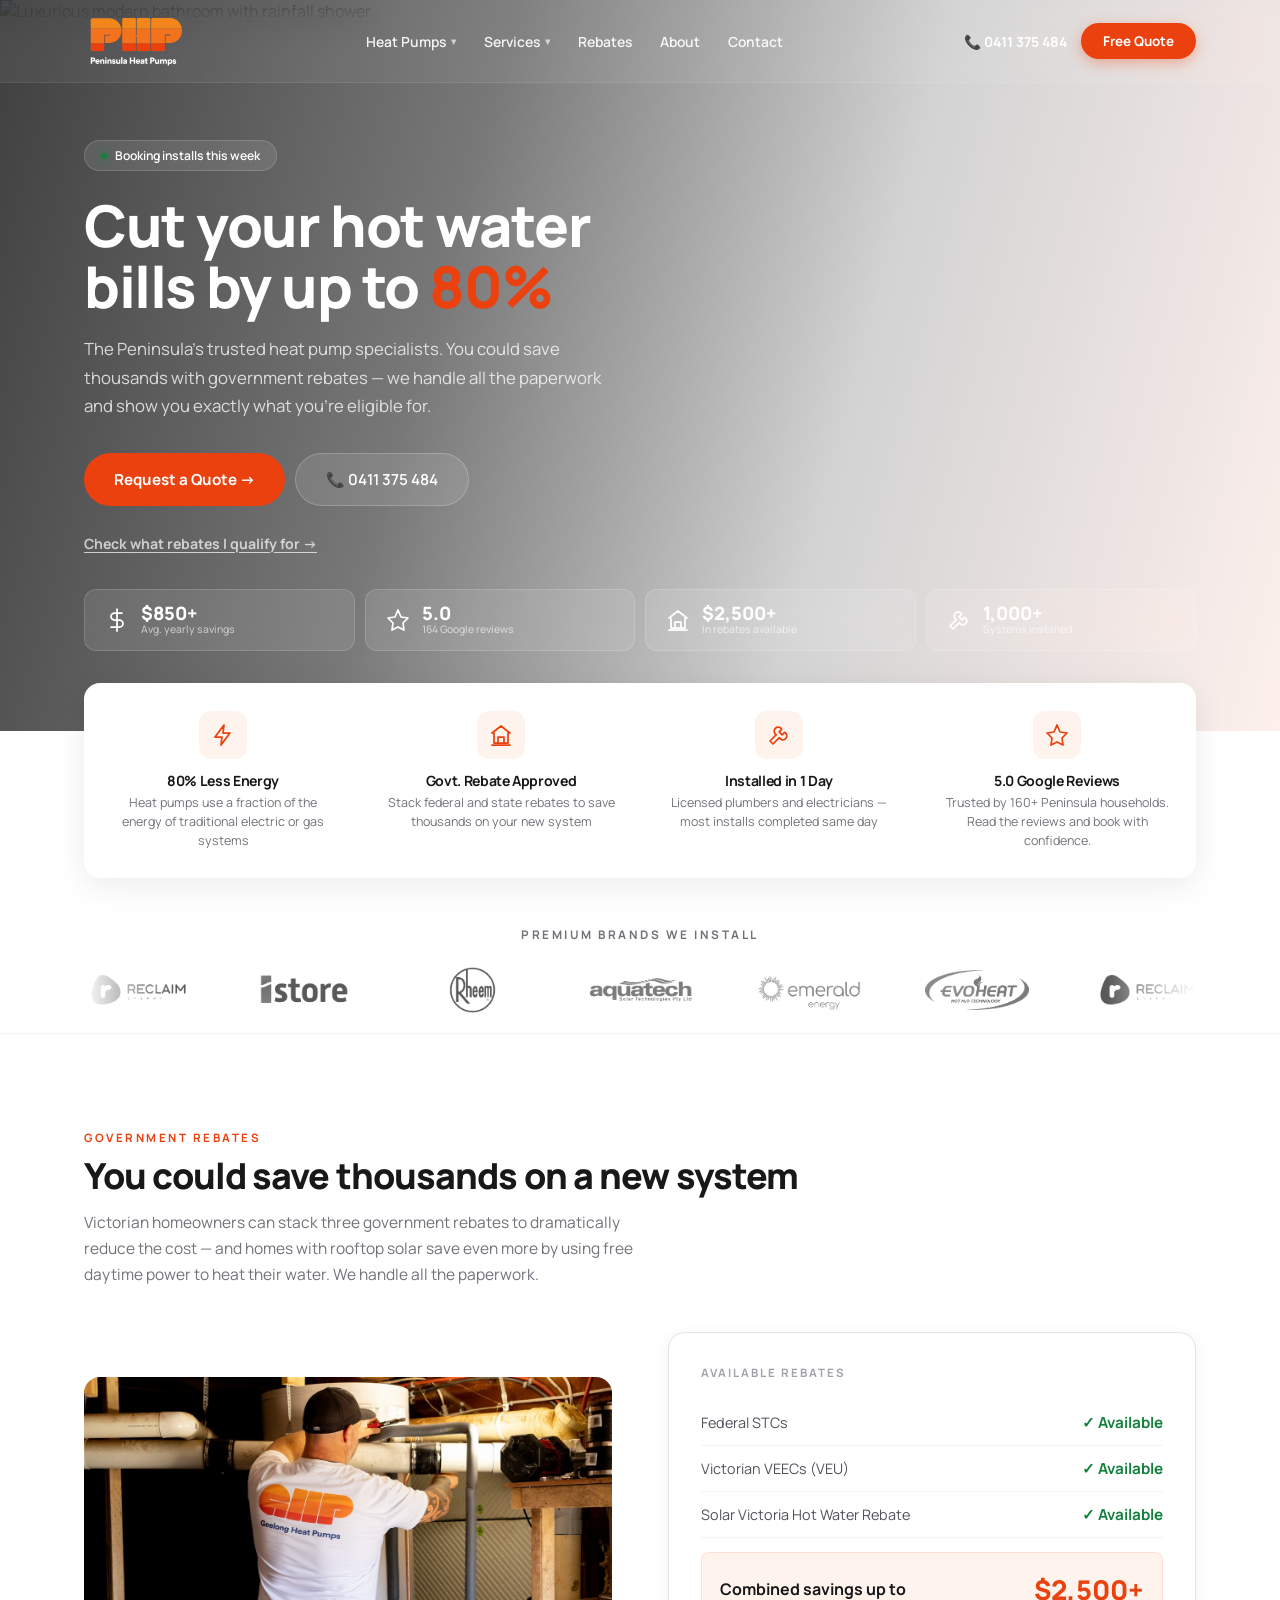
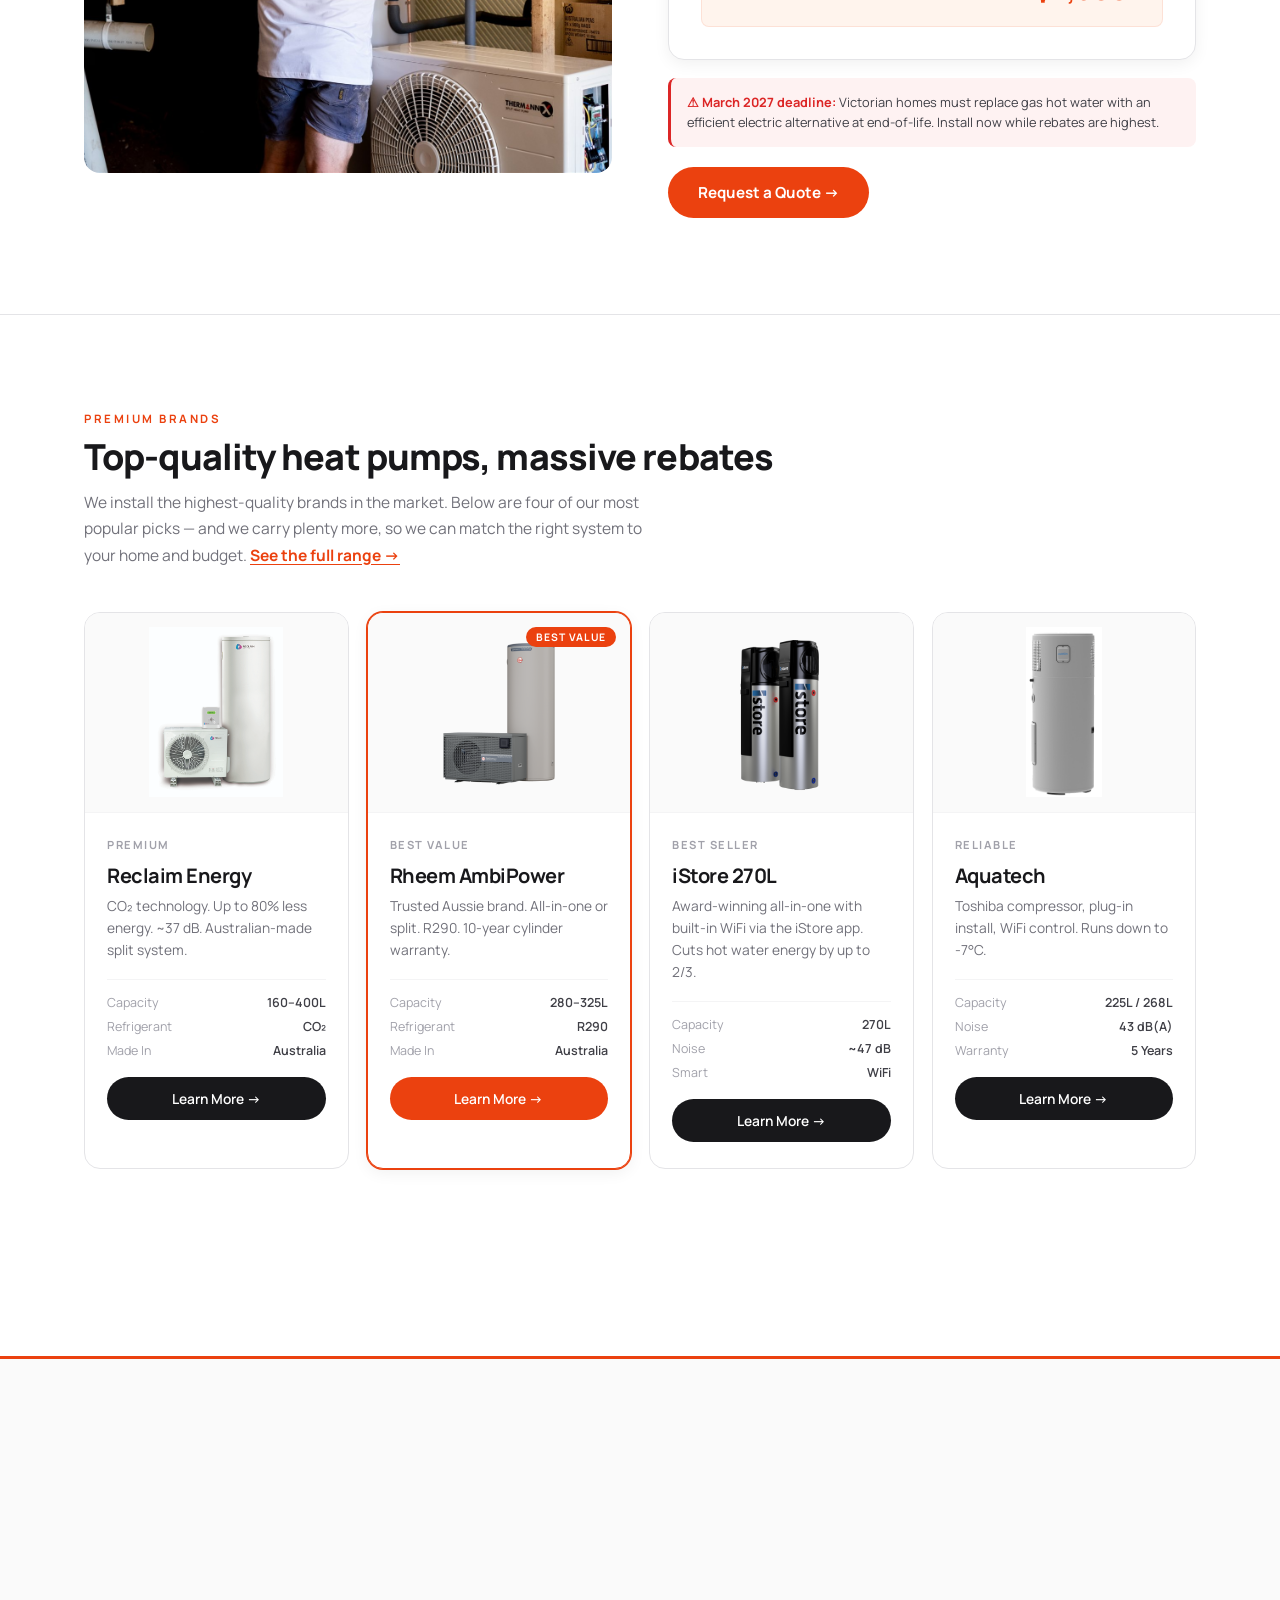
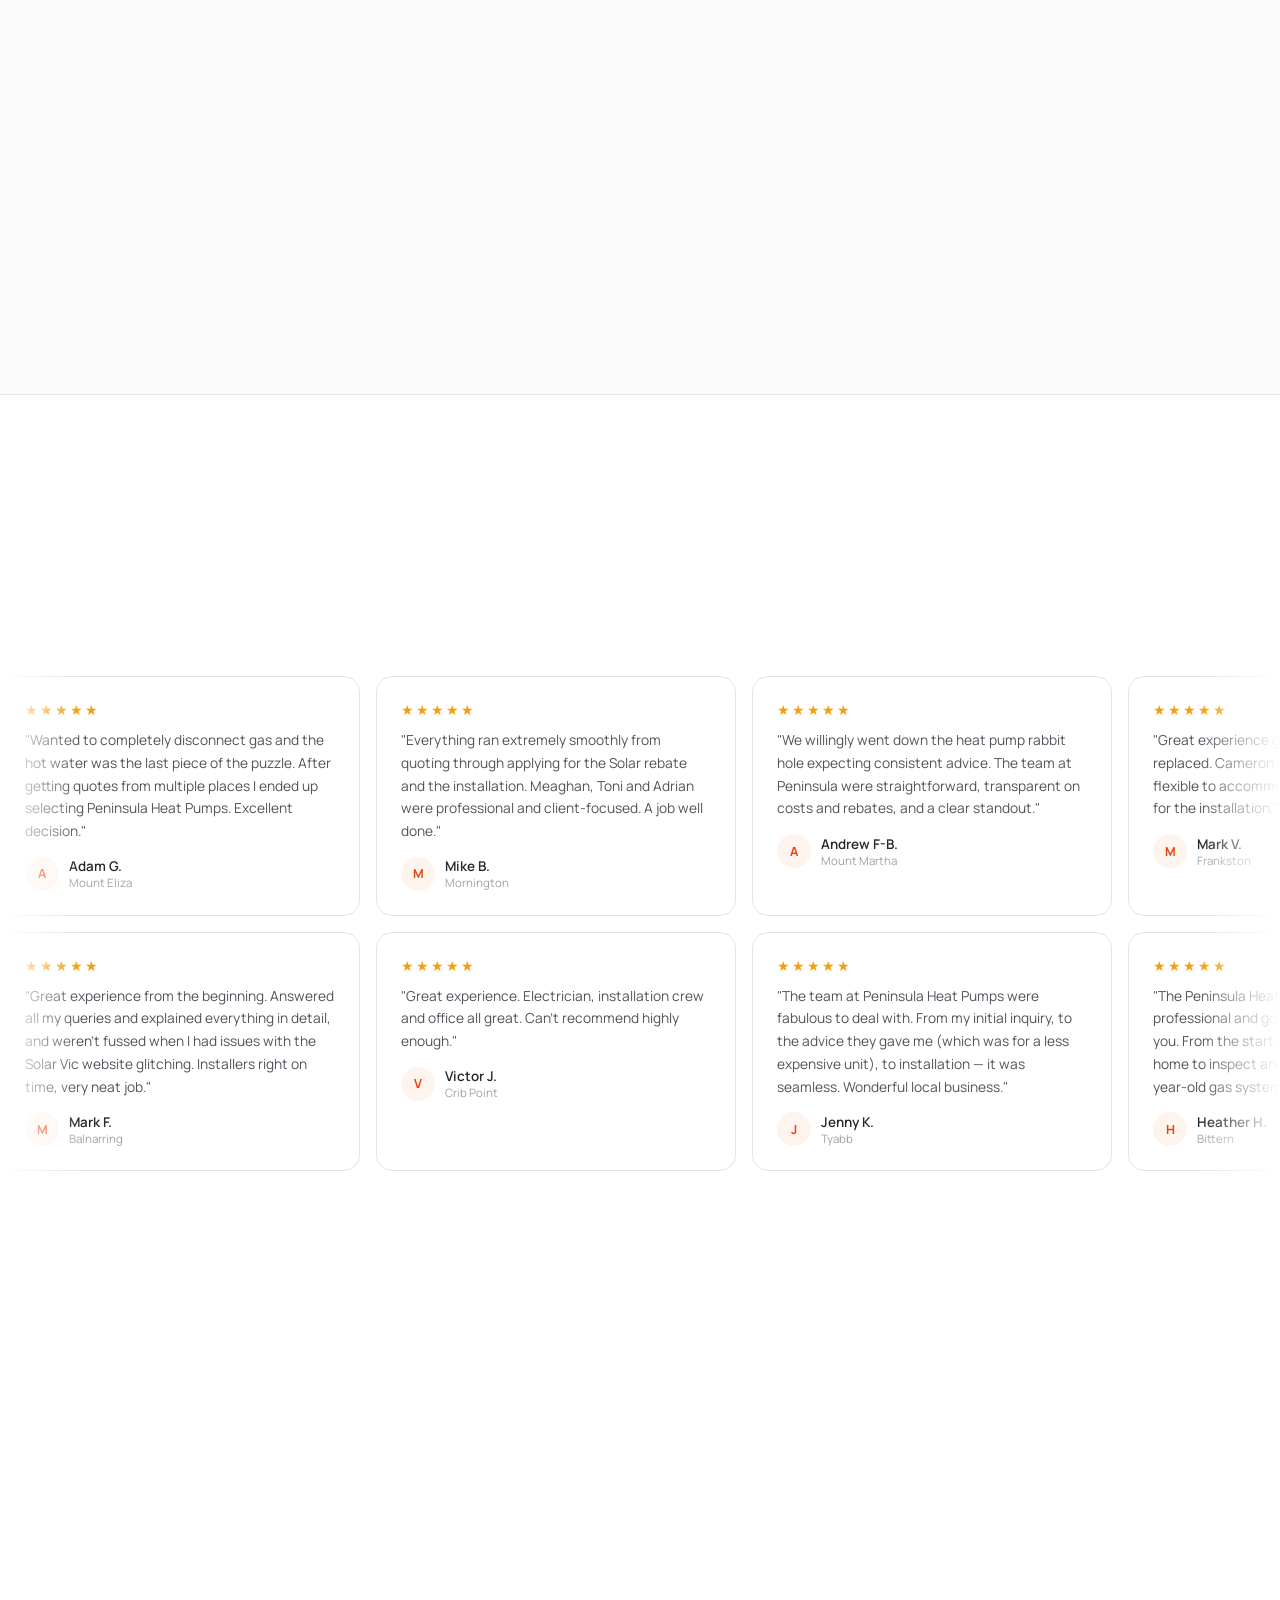
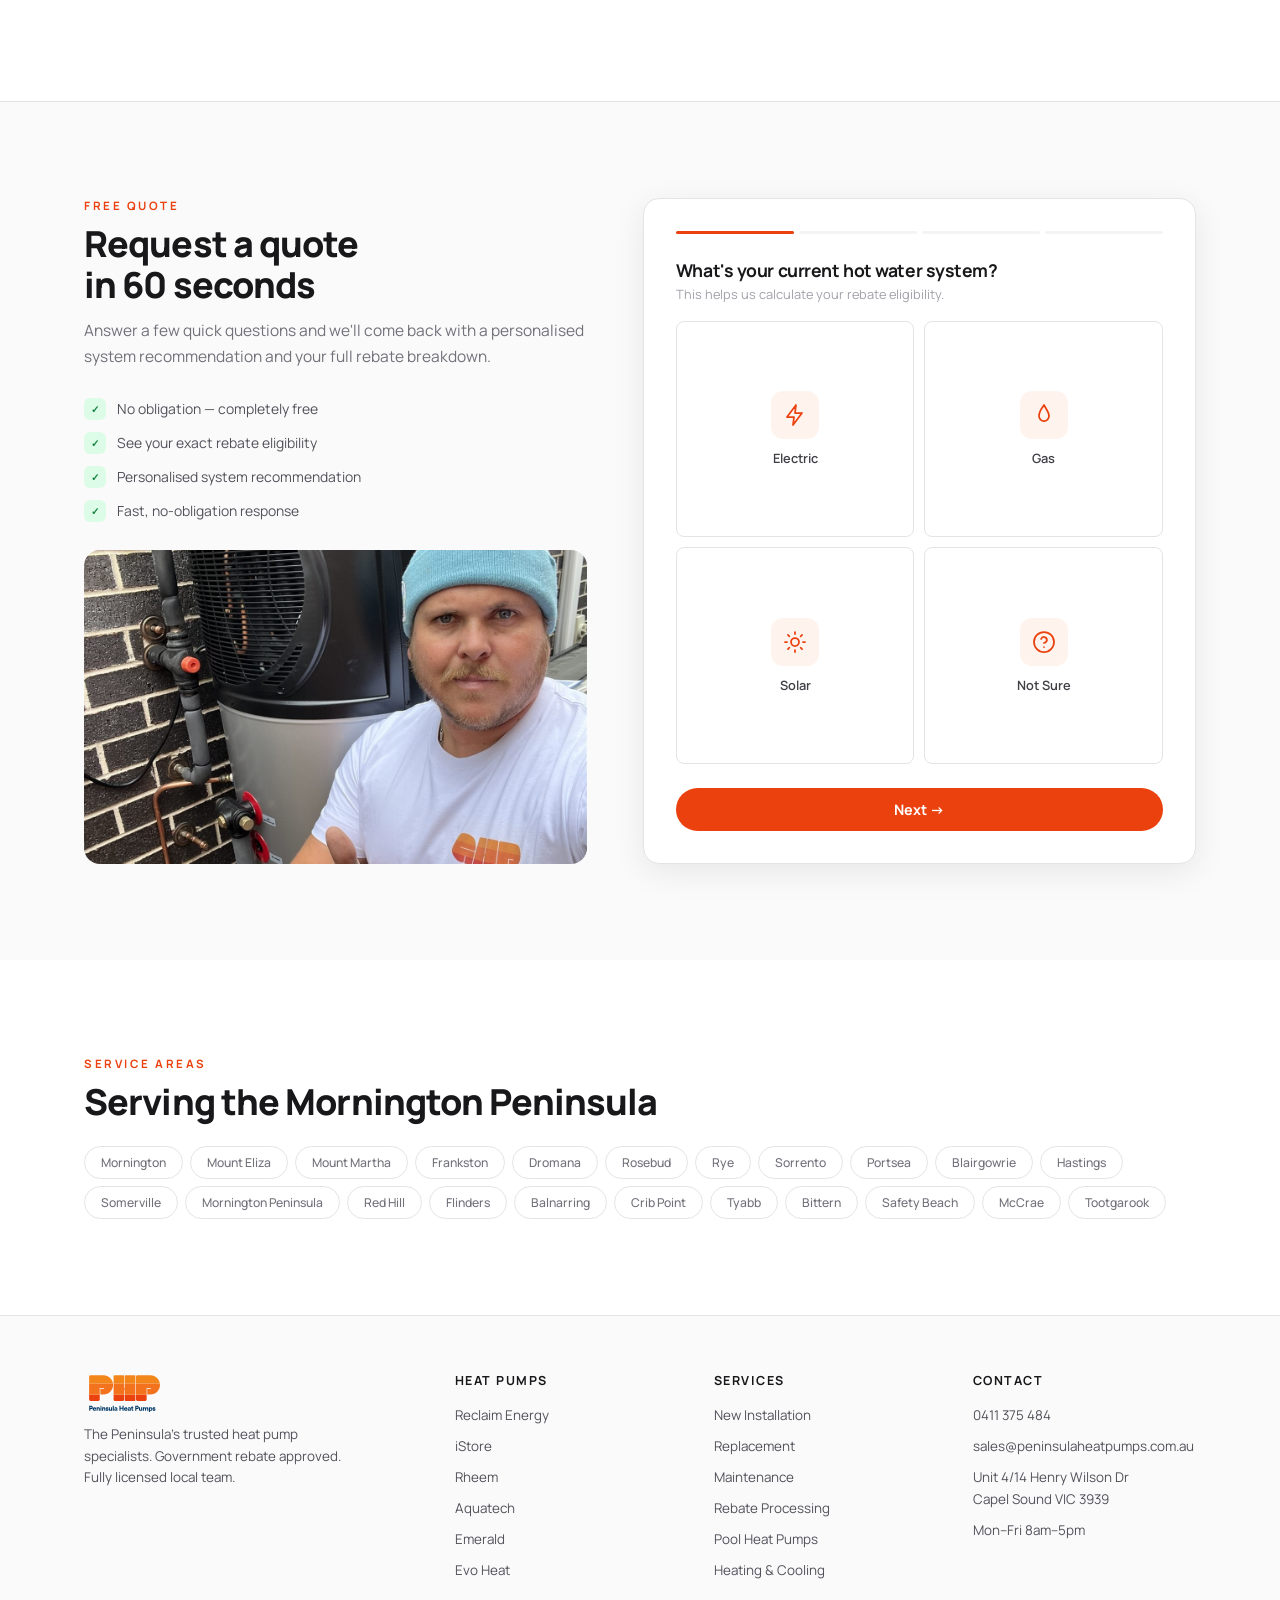
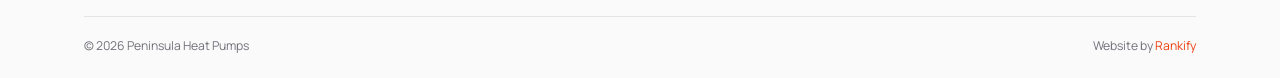
==== commit 7fb41017: "Update phone number to 0411 375 484 site wide" ====
--- a/index.html
+++ b/index.html
@@ -1,16 +1,27 @@
 <!DOCTYPE html>
 <html lang="en">
 <head>
+<!-- Google Tag Manager -->
+<script>(function(w,d,s,l,i){w[l]=w[l]||[];w[l].push({'gtm.start':
+new Date().getTime(),event:'gtm.js'});var f=d.getElementsByTagName(s)[0],
+j=d.createElement(s),dl=l!='dataLayer'?'&l='+l:'';j.async=true;j.src=
+'https://www.googletagmanager.com/gtm.js?id='+i+dl;f.parentNode.insertBefore(j,f);
+})(window,document,'script','dataLayer','GTM-5JXBKLQL');</script>
+<!-- End Google Tag Manager -->
 <meta charset="UTF-8">
 <meta name="viewport" content="width=device-width, initial-scale=1.0">
 <title>Peninsula Heat&nbsp;Pumps | Save Up To 80% On Hot&nbsp;Water Bills</title>
 <meta name="description" content="The Peninsula's trusted heat&nbsp;pump specialists. Government rebates save you up to $2,500. Price beat guarantee. Free quotes.">
-<link rel="icon" type="image/png" href="images/favicon.png">
+<link rel="icon" type="image/png" href="images/favicon.png"><link rel="icon" type="image/png" sizes="32x32" href="images/favicon-32x32.png"><link rel="icon" type="image/png" sizes="16x16" href="images/favicon-16x16.png"><link rel="apple-touch-icon" sizes="180x180" href="images/apple-touch-icon.png">
 <link rel="preconnect" href="https://fonts.googleapis.com">
 <link href="https://fonts.googleapis.com/css2?family=Manrope:wght@400;500;600;700;800&display=swap" rel="stylesheet">
 <link rel="stylesheet" href="assets/site.css">
 </head>
 <body>
+<!-- Google Tag Manager (noscript) -->
+<noscript><iframe src="https://www.googletagmanager.com/ns.html?id=GTM-5JXBKLQL"
+height="0" width="0" style="display:none;visibility:hidden"></iframe></noscript>
+<!-- End Google Tag Manager (noscript) -->
 
 <nav class="nav" id="nav">
   <div class="nav-in">
@@ -44,7 +55,7 @@
       <li><a href="contact-us.html">Contact</a></li>
     </ul>
     <div class="nav-r">
-      <a href="tel:0417316264" class="nav-ph">📞 0417 316 264</a>
+      <a href="tel:0411375484" class="nav-ph">📞 0411 375 484</a>
       <a href="#quote-form" class="nav-cta">Free Quote</a>
     </div>
     <button class="mob-tog" aria-label="Menu"><span></span><span></span><span></span></button>
@@ -82,7 +93,7 @@
     <li><a href="contact-us.html">Contact</a></li>
   </ul>
   <div class="mdrawer-cta">
-    <a href="tel:0417316264" class="mc-call">&#128222; 0417 316 264</a>
+    <a href="tel:0411375484" class="mc-call">&#128222; 0411 375 484</a>
     <a href="#quote-form" class="mc-quote">Get a Free Quote &rarr;</a>
   </div>
 </aside>
@@ -98,7 +109,7 @@
         <p class="hero-sub">The Peninsula's trusted heat&nbsp;pump specialists. You could save thousands with government rebates — we handle all the paperwork and show you exactly what you're eligible for.</p>
         <div class="hero-btns">
           <a href="#quote-form" class="btn-p">Request a Quote →</a>
-          <a href="tel:0417316264" class="btn-glass">📞 0417 316 264</a>
+          <a href="tel:0411375484" class="btn-glass">📞 0411 375 484</a>
         </div>
         <p class="hero-ph"><a href="rebates.html" style="color:rgba(255,255,255,.7);text-decoration:underline;text-underline-offset:3px">Check what rebates I qualify for →</a></p>
       </div>
@@ -422,13 +433,13 @@
       <div><h4>Heat&nbsp;Pumps</h4><ul class="foot-l"><li><a href="reclaim.html">Reclaim Energy</a></li><li><a href="istore.html">iStore</a></li><li><a href="rheem.html">Rheem</a></li><li><a href="aquatech.html">Aquatech</a></li><li><a href="emeralds.html">Emerald</a></li>
         <li><a href="evoheat.html">Evo Heat</a></li></ul></div>
       <div><h4>Services</h4><ul class="foot-l"><li><a href="services.html">New Installation</a></li><li><a href="services.html">Replacement</a></li><li><a href="services.html">Maintenance</a></li><li><a href="rebates.html">Rebate Processing</a></li><li><a href="pool-heat-pumps.html">Pool Heat&nbsp;Pumps</a></li><li><a href="heating-cooling.html">Heating &amp; Cooling</a></li></ul></div>
-      <div><h4>Contact</h4><ul class="foot-l"><li><a href="tel:0417316264">0417 316 264</a></li><li><a href="mailto:sales@peninsulaheatpumps.com.au">sales@peninsulaheatpumps.com.au</a></li><li><a>Unit 4/14 Henry Wilson Dr<br>Capel Sound VIC 3939</a></li><li><a>Mon–Fri 8am–5pm</a></li></ul></div>
+      <div><h4>Contact</h4><ul class="foot-l"><li><a href="tel:0411375484">0411 375 484</a></li><li><a href="mailto:sales@peninsulaheatpumps.com.au">sales@peninsulaheatpumps.com.au</a></li><li><a>Unit 4/14 Henry Wilson Dr<br>Capel Sound VIC 3939</a></li><li><a>Mon–Fri 8am–5pm</a></li></ul></div>
     </div>
     <div class="foot-b"><span>© 2026 Peninsula Heat&nbsp;Pumps</span><span>Website by <a href="https://rankify.com.au">Rankify</a></span></div>
   </div>
 </footer>
 
-<div class="sticky"><a href="tel:0417316264" class="sc">📞 Call</a><a href="#quote-form" class="sq">Free Quote</a></div>
+<div class="sticky"><a href="tel:0411375484" class="sc">📞 Call</a><a href="#quote-form" class="sq">Free Quote</a></div>
 <script src="assets/site.js"></script>
 </body>
 </html>
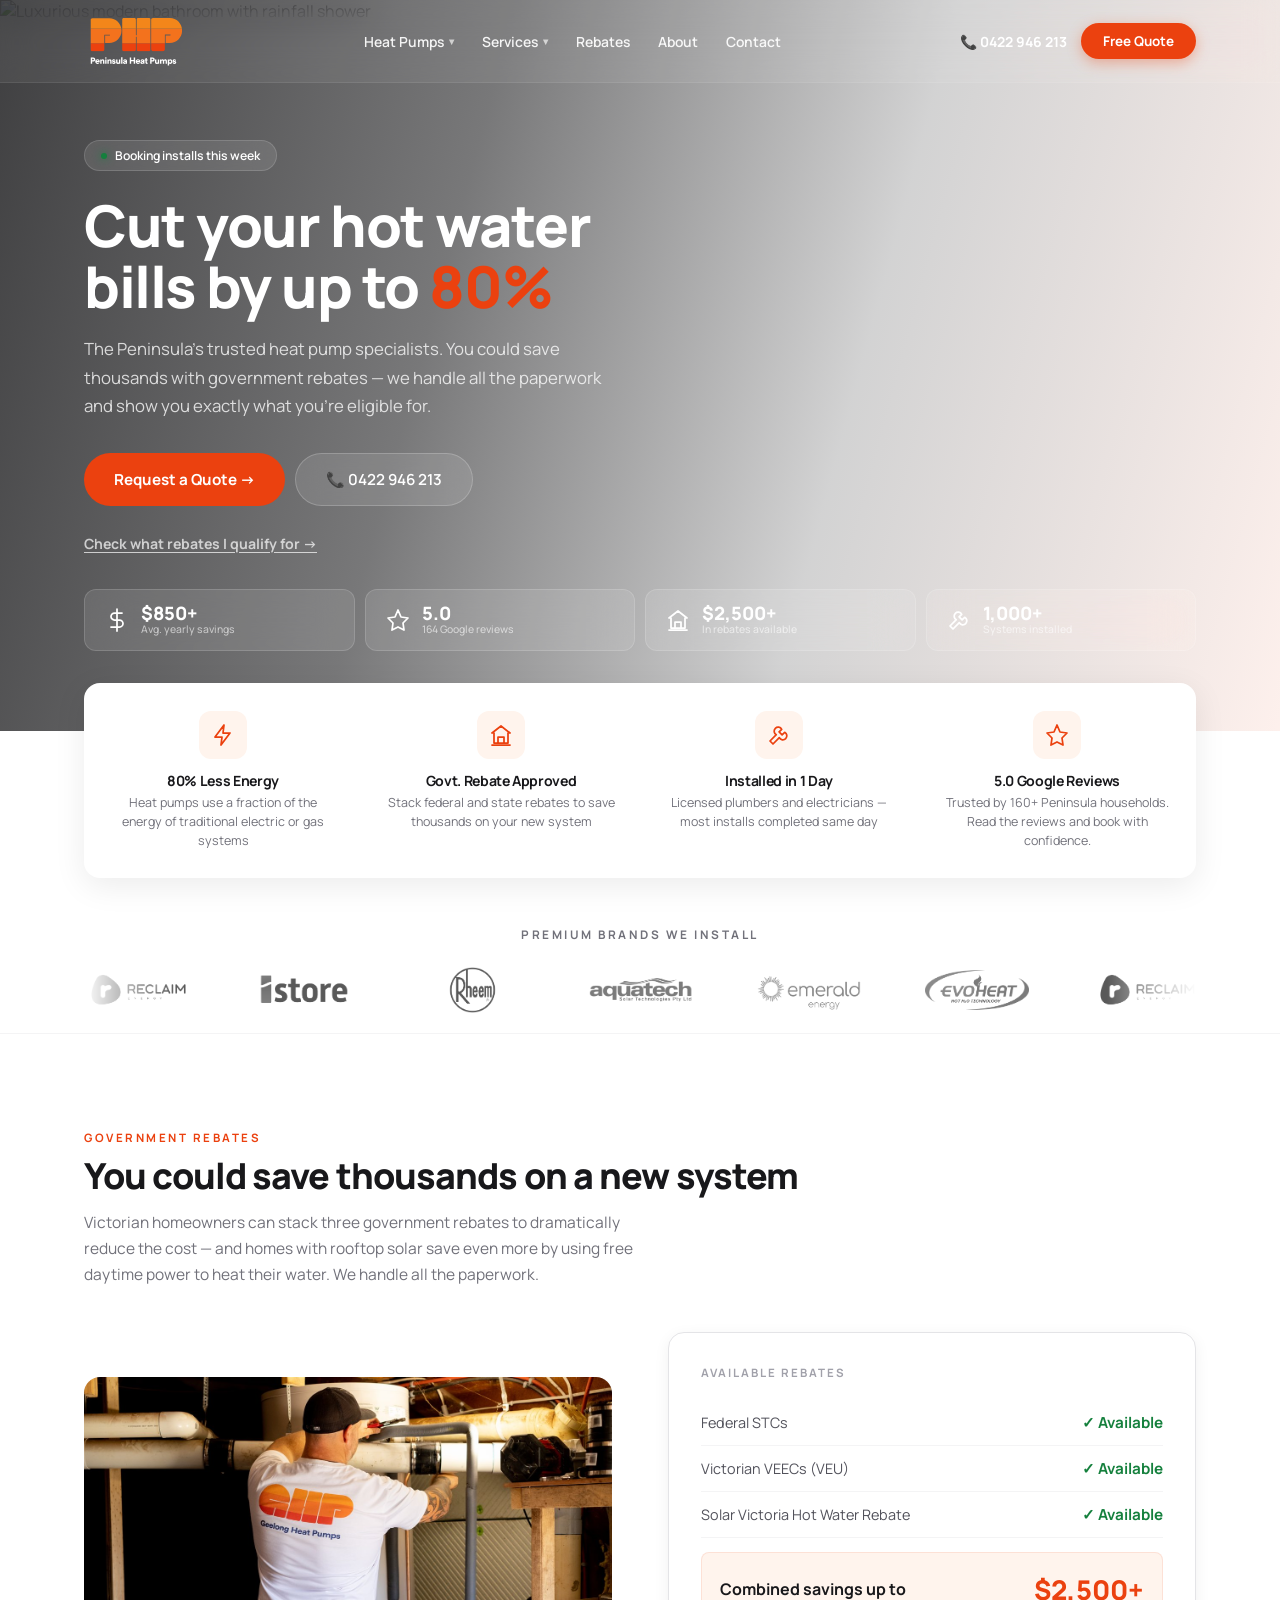
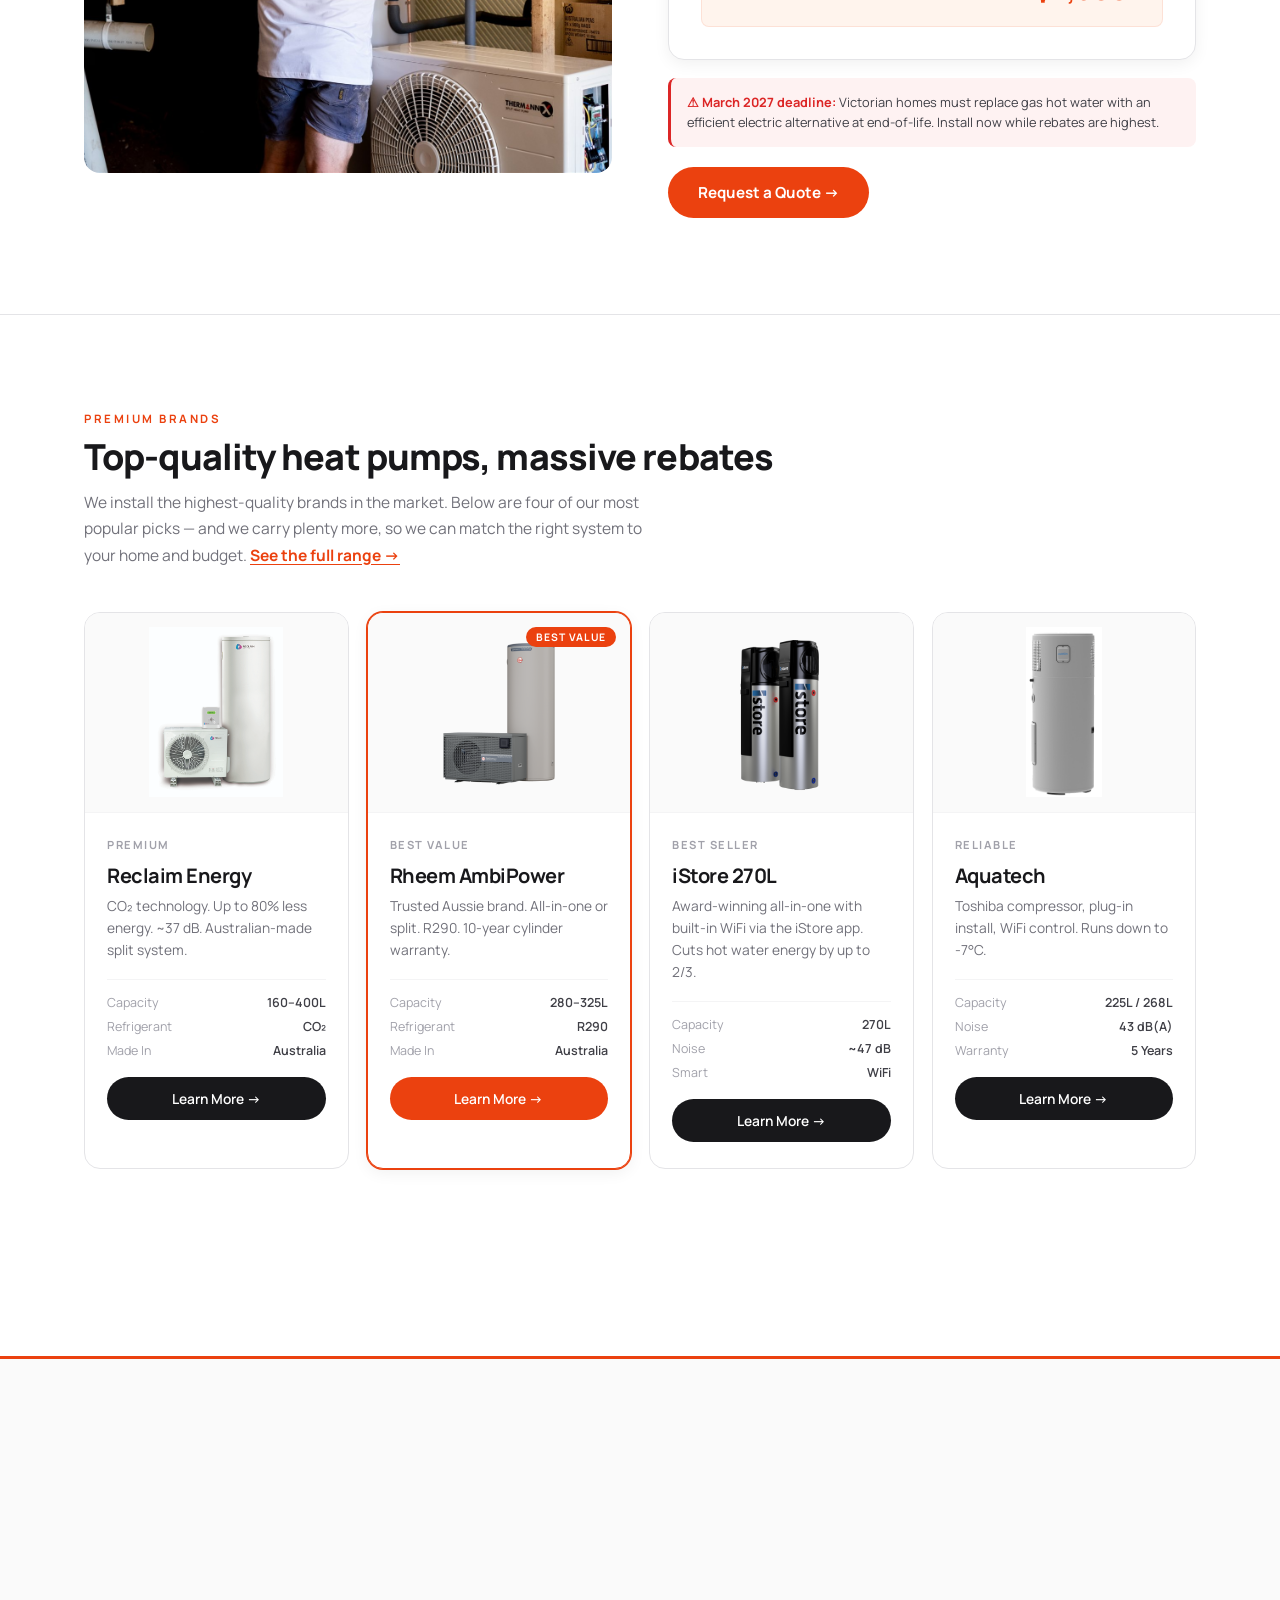
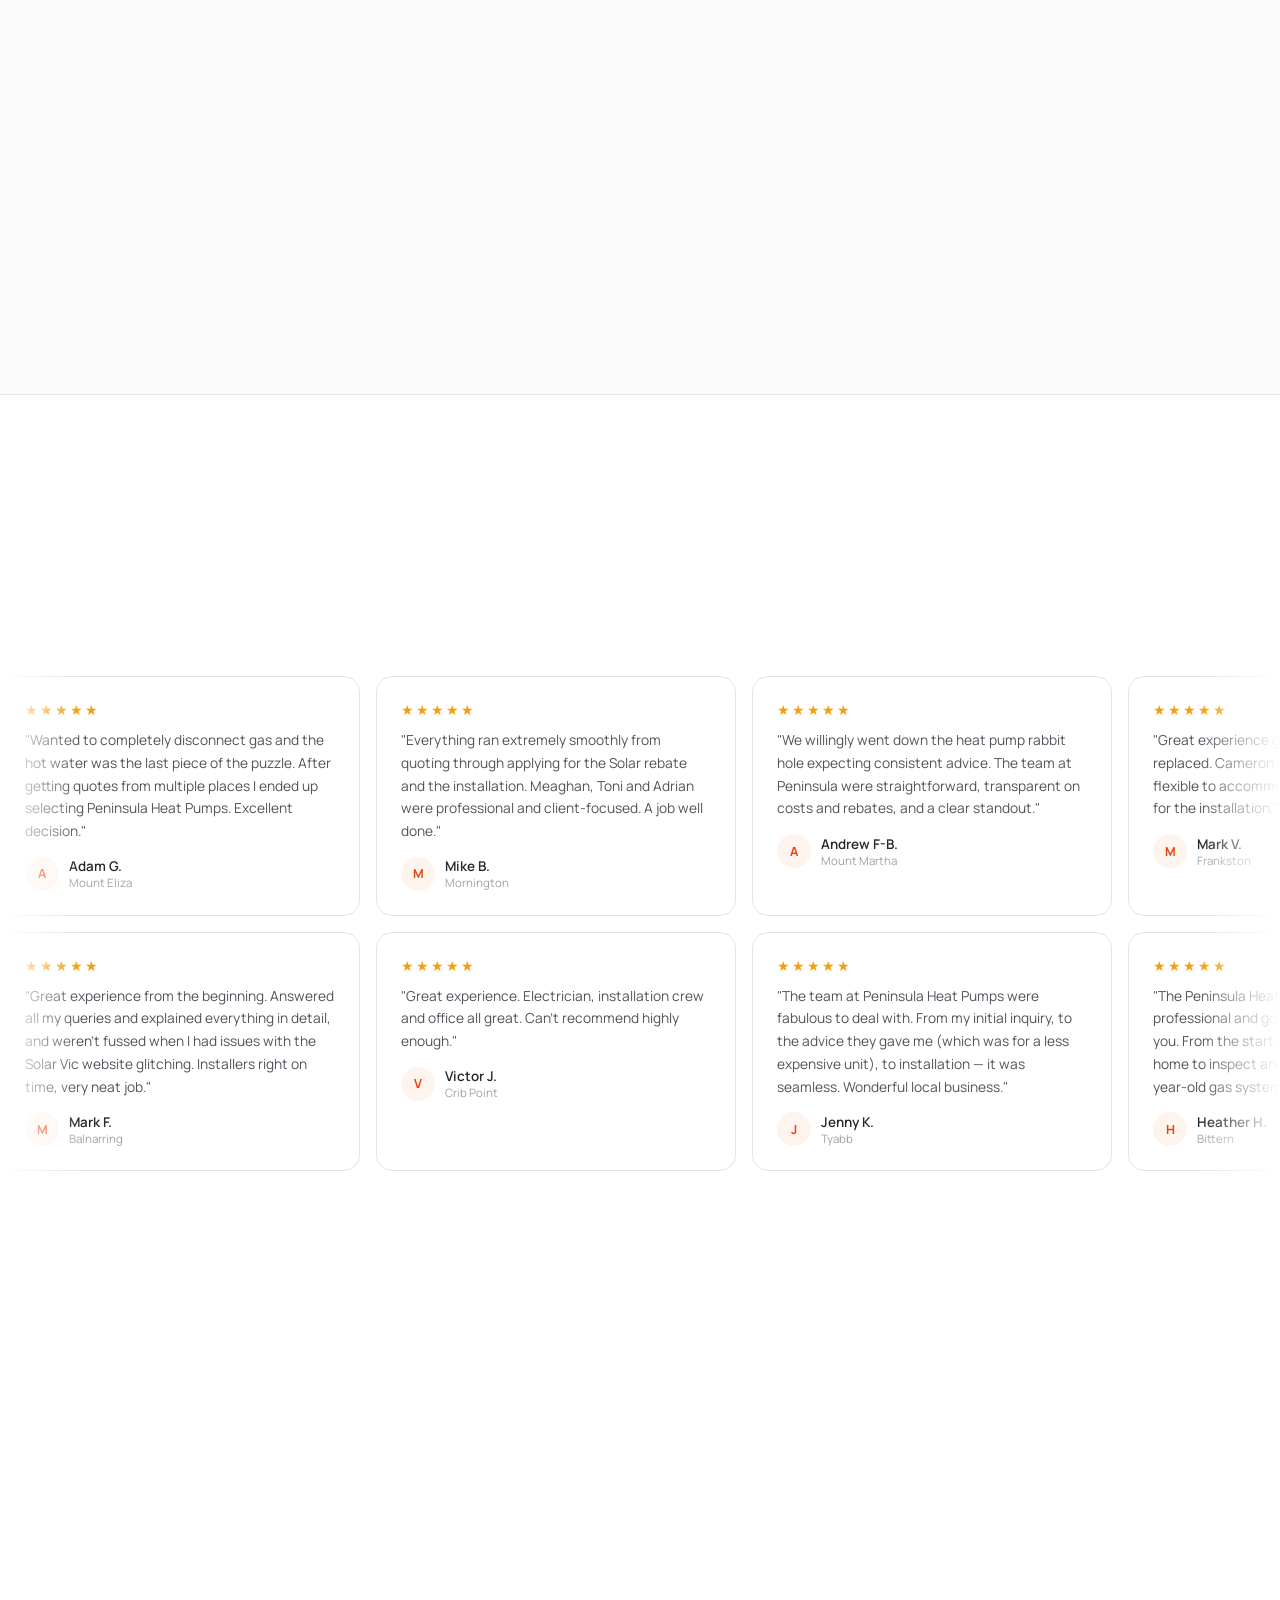
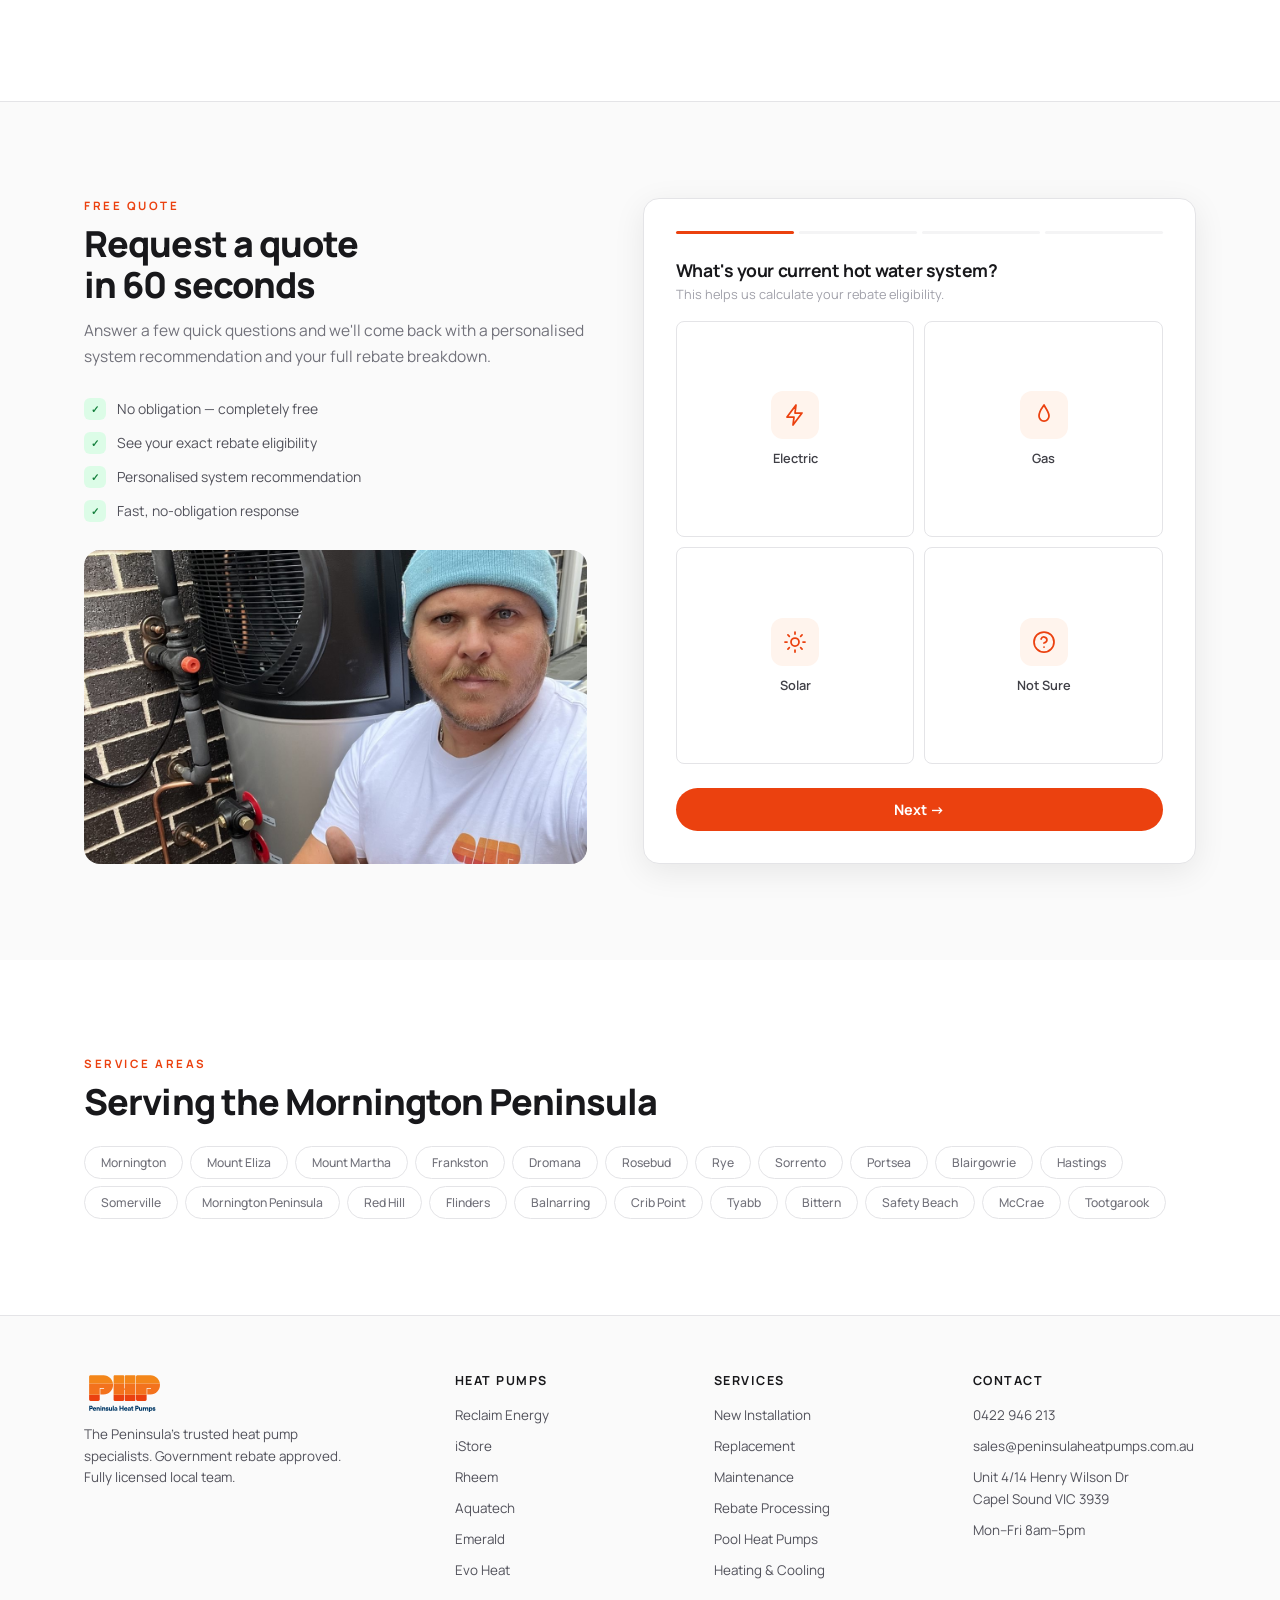
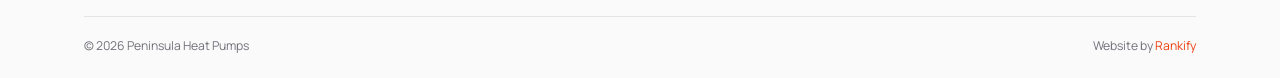
==== commit bc4f9dfe: "Update phone number sitewide to 0422 946 213 Co-Authored-By: Claude Opus 4.7 (1M context) <noreply@a" ====
--- a/index.html
+++ b/index.html
@@ -55,7 +55,7 @@
       <li><a href="contact-us.html">Contact</a></li>
     </ul>
     <div class="nav-r">
-      <a href="tel:0411375484" class="nav-ph">📞 0411 375 484</a>
+      <a href="tel:0422946213" class="nav-ph">📞 0422 946 213</a>
       <a href="#quote-form" class="nav-cta">Free Quote</a>
     </div>
     <button class="mob-tog" aria-label="Menu"><span></span><span></span><span></span></button>
@@ -93,7 +93,7 @@
     <li><a href="contact-us.html">Contact</a></li>
   </ul>
   <div class="mdrawer-cta">
-    <a href="tel:0411375484" class="mc-call">&#128222; 0411 375 484</a>
+    <a href="tel:0422946213" class="mc-call">&#128222; 0422 946 213</a>
     <a href="#quote-form" class="mc-quote">Get a Free Quote &rarr;</a>
   </div>
 </aside>
@@ -109,7 +109,7 @@
         <p class="hero-sub">The Peninsula's trusted heat&nbsp;pump specialists. You could save thousands with government rebates — we handle all the paperwork and show you exactly what you're eligible for.</p>
         <div class="hero-btns">
           <a href="#quote-form" class="btn-p">Request a Quote →</a>
-          <a href="tel:0411375484" class="btn-glass">📞 0411 375 484</a>
+          <a href="tel:0422946213" class="btn-glass">📞 0422 946 213</a>
         </div>
         <p class="hero-ph"><a href="rebates.html" style="color:rgba(255,255,255,.7);text-decoration:underline;text-underline-offset:3px">Check what rebates I qualify for →</a></p>
       </div>
@@ -433,13 +433,13 @@
       <div><h4>Heat&nbsp;Pumps</h4><ul class="foot-l"><li><a href="reclaim.html">Reclaim Energy</a></li><li><a href="istore.html">iStore</a></li><li><a href="rheem.html">Rheem</a></li><li><a href="aquatech.html">Aquatech</a></li><li><a href="emeralds.html">Emerald</a></li>
         <li><a href="evoheat.html">Evo Heat</a></li></ul></div>
       <div><h4>Services</h4><ul class="foot-l"><li><a href="services.html">New Installation</a></li><li><a href="services.html">Replacement</a></li><li><a href="services.html">Maintenance</a></li><li><a href="rebates.html">Rebate Processing</a></li><li><a href="pool-heat-pumps.html">Pool Heat&nbsp;Pumps</a></li><li><a href="heating-cooling.html">Heating &amp; Cooling</a></li></ul></div>
-      <div><h4>Contact</h4><ul class="foot-l"><li><a href="tel:0411375484">0411 375 484</a></li><li><a href="mailto:sales@peninsulaheatpumps.com.au">sales@peninsulaheatpumps.com.au</a></li><li><a>Unit 4/14 Henry Wilson Dr<br>Capel Sound VIC 3939</a></li><li><a>Mon–Fri 8am–5pm</a></li></ul></div>
+      <div><h4>Contact</h4><ul class="foot-l"><li><a href="tel:0422946213">0422 946 213</a></li><li><a href="mailto:sales@peninsulaheatpumps.com.au">sales@peninsulaheatpumps.com.au</a></li><li><a>Unit 4/14 Henry Wilson Dr<br>Capel Sound VIC 3939</a></li><li><a>Mon–Fri 8am–5pm</a></li></ul></div>
     </div>
     <div class="foot-b"><span>© 2026 Peninsula Heat&nbsp;Pumps</span><span>Website by <a href="https://rankify.com.au">Rankify</a></span></div>
   </div>
 </footer>
 
-<div class="sticky"><a href="tel:0411375484" class="sc">📞 Call</a><a href="#quote-form" class="sq">Free Quote</a></div>
+<div class="sticky"><a href="tel:0422946213" class="sc">📞 Call</a><a href="#quote-form" class="sq">Free Quote</a></div>
 <script src="assets/site.js"></script>
 </body>
 </html>
